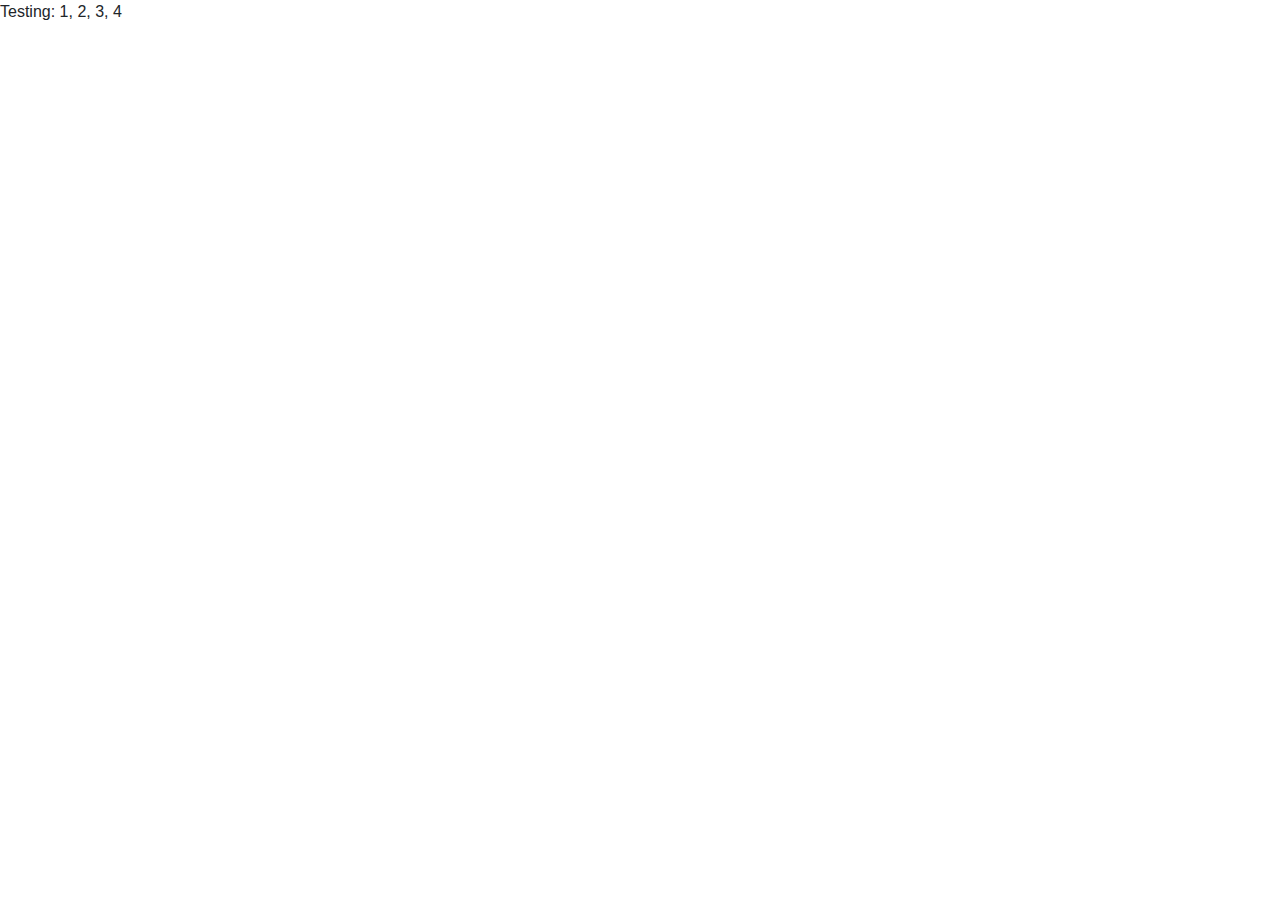
==== docs/index.html @ 24c1b627 "first commit" ====
<!DOCTYPE html>
<html class="no-js" lang="en">
  <head>
    <title>Bootstrap 4 Layout</title>
    <meta http-equiv="x-ua-compatible" content="ie=edge">
    <meta name="viewport" content="width=device-width, initial-scale=1.0" />
    <link rel="stylesheet" href="css/styles.css">
  </head>

  <body>
    <!-- Content starts here -->
    <p>Testing: 1, 2, 3, 4</p>

    <!-- Closing scripts here -->
    <script src="js/jquery.js"></script>
    <script src="js/popper.js"></script>
    <script src="js/bootstrap.js"></script>
  </body>
</html>
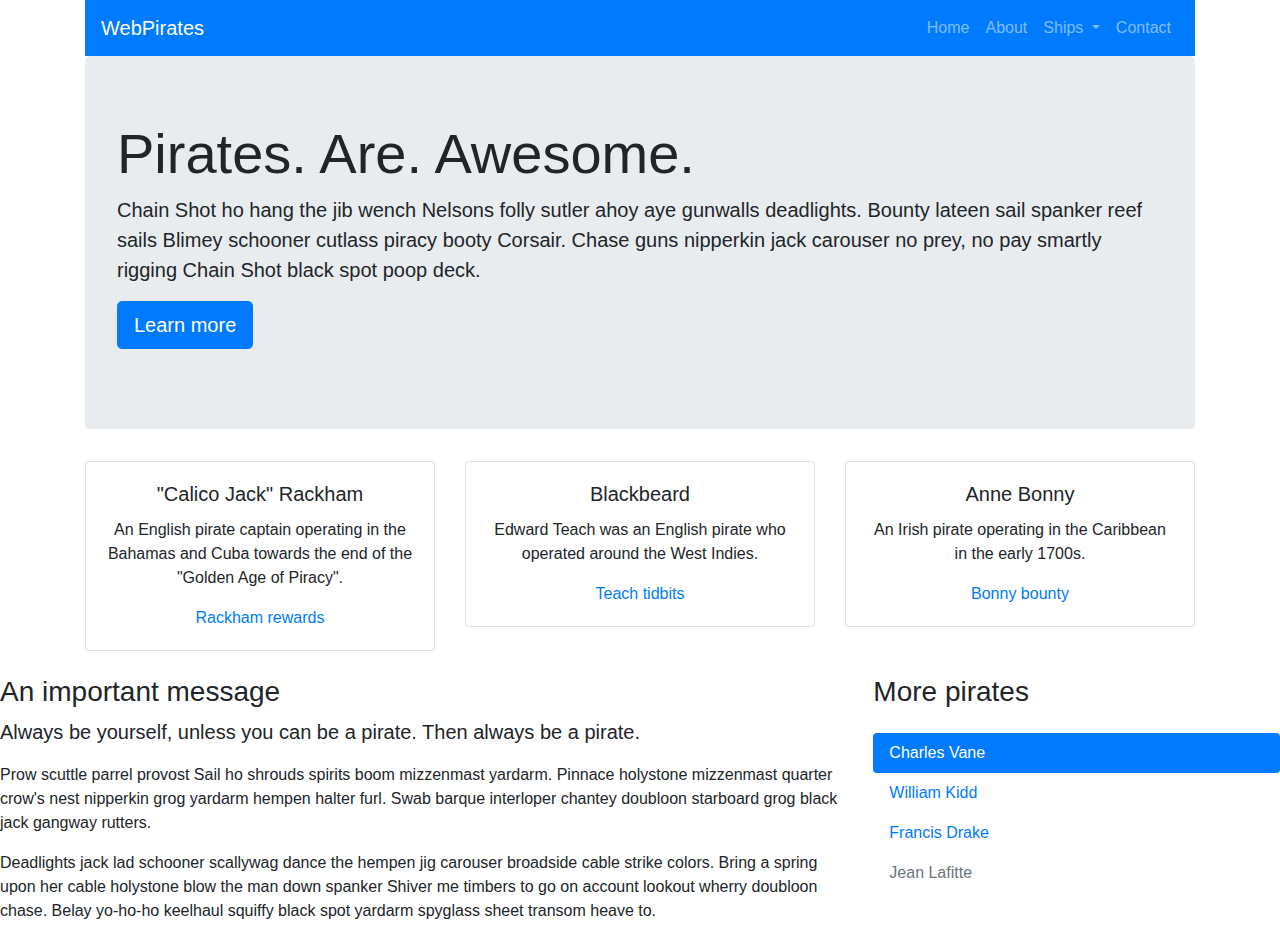
==== commit 519c1a37: "second commit" ====
--- a/docs/index.html
+++ b/docs/index.html
@@ -9,7 +9,123 @@
 
   <body>
     <!-- Content starts here -->
-    <p>Testing: 1, 2, 3, 4</p>
+    <div class="container">
+      <!-- <div class="row">
+        <div class="col-sm-3 col-md-4 bg-danger">
+          One of three columns
+        </div>
+        <div class="col-sm-6 col-md-4 bg-warning">
+          Two of three columns
+        </div>
+        <div class="col-sm-3 col-md-4 bg-success">
+          Three of three columns
+        </div>
+      </div> -->
+
+      <nav class="navbar navbar-expand-lg navbar-dark bg-primary">
+        <a class="navbar-brand" href="index.html">WebPirates</a>
+
+        <button class="navbar-toggler" type="button" data-toggle="collapse" data-target="#navbarSupportedContent">
+          <span class="navbar-toggler-icon"></span>
+        </button>
+        
+        <div class="collapse navbar-collapse" id="navbarSupportedContent">
+          <ul class="navbar-nav ml-auto">
+            <li class="nav-item">
+              <a class="nav-link" href="#">Home</a>
+            </li>
+            <li class="nav-item">
+              <a class="nav-link" href="#">About</a>
+            </li>
+            <li class="nav-item dropdown">
+              <a class="nav-link dropdown-toggle" href="#" id="navbarDropdown" data-toggle="dropdown">
+                Ships
+              </a>
+              <div class="dropdown-menu">
+                <a class="dropdown-item" href="#">Ranger</a>
+                <a class="dropdown-item" href="#">Queen Anne's Revenge</a>
+                <a class="dropdown-item" href="#">William</a>
+              </div>
+            </li>
+            <li class="nav-item">
+              <a class="nav-link" href="#">Contact</a>
+            </li>
+          </ul>
+        </div>
+      </nav>
+
+      <div class="jumbotron">
+        <h1 class="display-4">Pirates. Are. Awesome.</h1>
+        <p class="lead">Chain Shot ho hang the jib wench Nelsons folly sutler ahoy aye gunwalls deadlights. Bounty lateen sail spanker reef sails Blimey schooner cutlass piracy booty Corsair. Chase guns nipperkin jack carouser no prey, no pay smartly rigging Chain Shot black spot poop deck.</p>
+        <p class="lead">
+          <a class="btn btn-primary btn-lg" href="#" role="button">Learn more</a>
+        </p>
+      </div>
+
+      <section>
+        <div class="row">
+          <div class="col-sm-12 col-lg-4">
+            <div class="card mb-4">
+              <div class="card-body text-center">
+                <h5 class="card-title">"Calico Jack" Rackham</h5>
+                <p class="card-text">An English pirate captain operating in the Bahamas and Cuba towards the end of the "Golden Age of Piracy".</p>
+                <a href="https://en.wikipedia.org/wiki/Calico_Jack" class="card-link">Rackham rewards</a>
+              </div>
+            </div>
+          </div>
+          <div class="col-sm-6 col-lg-4">
+            <div class="card mb-4">
+              <div class="card-body text-center">
+                <h5 class="card-title">Blackbeard</h5>
+                <p class="card-text">Edward Teach was an English pirate who operated around the West Indies.</p>
+                <a href="https://en.wikipedia.org/wiki/Blackbeard" class="card-link">Teach tidbits</a>
+              </div>
+            </div>
+          </div>
+          <div class="col-sm-6 col-lg-4">
+            <div class="card mb-4">
+              <div class="card-body text-center">
+                <h5 class="card-title">Anne Bonny</h5>
+                <p class="card-text">An Irish pirate operating in the Caribbean in the early 1700s.</p>
+                <a href="https://en.wikipedia.org/wiki/Anne_Bonny" class="card-link">Bonny bounty</a>
+              </div>
+            </div>
+          </div>
+        </div>
+      </section>
+    </div>
+
+    <section>
+      <!-- why does everything hug the left and right sides of the page! -->
+      <div class="row mt-sm-4 mt-md-0">
+        <div class="col-sm-12 col-md-8 text-center text-md-left">
+          <h3>An important message</h3>
+          <p class="lead">Always be yourself, unless you can be a pirate. Then always be a pirate.</p>
+    
+          <p>Prow scuttle parrel provost Sail ho shrouds spirits boom mizzenmast yardarm. Pinnace holystone mizzenmast quarter crow's nest nipperkin grog yardarm hempen halter furl. Swab barque interloper chantey doubloon starboard grog black jack gangway rutters.</p>
+          <p>Deadlights jack lad schooner scallywag dance the hempen jig carouser broadside cable strike colors. Bring a spring upon her cable holystone blow the man down spanker Shiver me timbers to go on account lookout wherry doubloon chase. Belay yo-ho-ho keelhaul squiffy black spot yardarm spyglass sheet transom heave to.</p>
+        </div>
+    
+        <div class="col-sm-12 col-md-4">
+          <h3 class="mb-4">More pirates</h3>
+
+          <ul class="nav flex-column nav-pills">
+            <li class="nav-item">
+              <a class="nav-link active" href="#">Charles Vane</a>
+            </li>
+            <li class="nav-item">
+              <a class="nav-link" href="#">William Kidd</a>
+            </li>
+            <li class="nav-item">
+              <a class="nav-link" href="#">Francis Drake</a>
+            </li>
+            <li class="nav-item">
+              <a class="nav-link disabled" href="#">Jean Lafitte</a>
+            </li>
+          </ul>
+        </div>
+      </div>
+    </section>
 
     <!-- Closing scripts here -->
     <script src="js/jquery.js"></script>
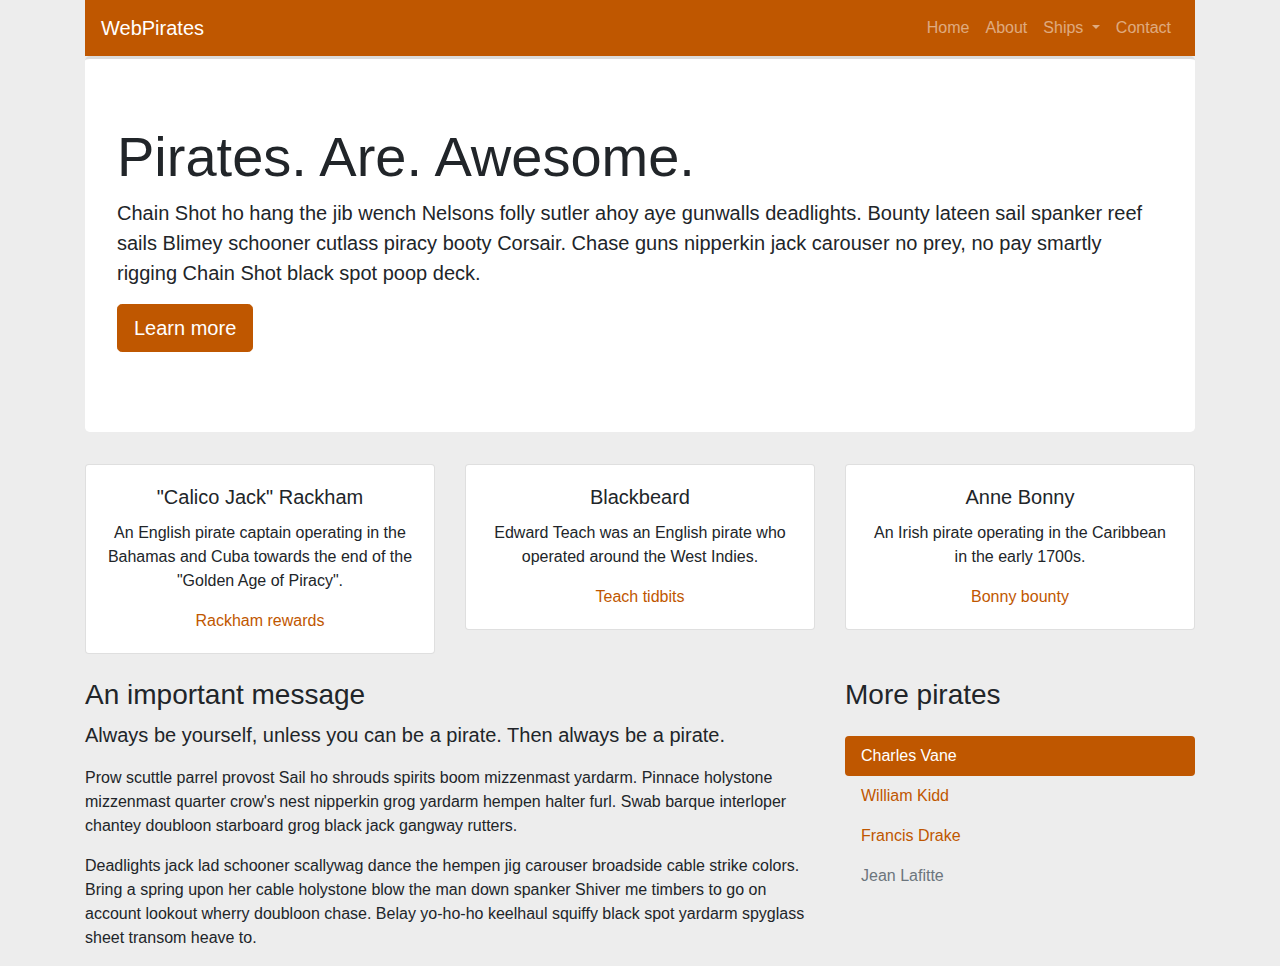
==== commit 208124a5: "starting new page" ====
--- a/docs/index.html
+++ b/docs/index.html
@@ -93,39 +93,39 @@
           </div>
         </div>
       </section>
+
+      <section>
+        <!-- why does everything hug the left and right sides of the page! -->
+        <div class="row mt-sm-4 mt-md-0">
+          <div class="col-sm-12 col-md-8 text-center text-md-left">
+            <h3>An important message</h3>
+            <p class="lead">Always be yourself, unless you can be a pirate. Then always be a pirate.</p>
+      
+            <p>Prow scuttle parrel provost Sail ho shrouds spirits boom mizzenmast yardarm. Pinnace holystone mizzenmast quarter crow's nest nipperkin grog yardarm hempen halter furl. Swab barque interloper chantey doubloon starboard grog black jack gangway rutters.</p>
+            <p>Deadlights jack lad schooner scallywag dance the hempen jig carouser broadside cable strike colors. Bring a spring upon her cable holystone blow the man down spanker Shiver me timbers to go on account lookout wherry doubloon chase. Belay yo-ho-ho keelhaul squiffy black spot yardarm spyglass sheet transom heave to.</p>
+          </div>
+      
+          <div class="col-sm-12 col-md-4">
+            <h3 class="mb-4">More pirates</h3>
+
+            <ul class="nav flex-column nav-pills">
+              <li class="nav-item">
+                <a class="nav-link active" href="#">Charles Vane</a>
+              </li>
+              <li class="nav-item">
+                <a class="nav-link" href="#">William Kidd</a>
+              </li>
+              <li class="nav-item">
+                <a class="nav-link" href="#">Francis Drake</a>
+              </li>
+              <li class="nav-item">
+                <a class="nav-link disabled" href="#">Jean Lafitte</a>
+              </li>
+            </ul>
+          </div>
+        </div>
+      </section>
     </div>
-
-    <section>
-      <!-- why does everything hug the left and right sides of the page! -->
-      <div class="row mt-sm-4 mt-md-0">
-        <div class="col-sm-12 col-md-8 text-center text-md-left">
-          <h3>An important message</h3>
-          <p class="lead">Always be yourself, unless you can be a pirate. Then always be a pirate.</p>
-    
-          <p>Prow scuttle parrel provost Sail ho shrouds spirits boom mizzenmast yardarm. Pinnace holystone mizzenmast quarter crow's nest nipperkin grog yardarm hempen halter furl. Swab barque interloper chantey doubloon starboard grog black jack gangway rutters.</p>
-          <p>Deadlights jack lad schooner scallywag dance the hempen jig carouser broadside cable strike colors. Bring a spring upon her cable holystone blow the man down spanker Shiver me timbers to go on account lookout wherry doubloon chase. Belay yo-ho-ho keelhaul squiffy black spot yardarm spyglass sheet transom heave to.</p>
-        </div>
-    
-        <div class="col-sm-12 col-md-4">
-          <h3 class="mb-4">More pirates</h3>
-
-          <ul class="nav flex-column nav-pills">
-            <li class="nav-item">
-              <a class="nav-link active" href="#">Charles Vane</a>
-            </li>
-            <li class="nav-item">
-              <a class="nav-link" href="#">William Kidd</a>
-            </li>
-            <li class="nav-item">
-              <a class="nav-link" href="#">Francis Drake</a>
-            </li>
-            <li class="nav-item">
-              <a class="nav-link disabled" href="#">Jean Lafitte</a>
-            </li>
-          </ul>
-        </div>
-      </div>
-    </section>
 
     <!-- Closing scripts here -->
     <script src="js/jquery.js"></script>
--- a/docs/css/styles.css
+++ b/docs/css/styles.css
@@ -3,5 +3,5 @@
  * Copyright 2011-2021 The Bootstrap Authors
  * Copyright 2011-2021 Twitter, Inc.
  * Licensed under MIT (https://github.com/twbs/bootstrap/blob/main/LICENSE)
- */:root{--blue:#007bff;--indigo:#6610f2;--purple:#6f42c1;--pink:#e83e8c;--red:#dc3545;--orange:#fd7e14;--yellow:#ffc107;--green:#28a745;--teal:#20c997;--cyan:#17a2b8;--white:#fff;--gray:#6c757d;--gray-dark:#343a40;--primary:#007bff;--secondary:#6c757d;--success:#28a745;--info:#17a2b8;--warning:#ffc107;--danger:#dc3545;--light:#f8f9fa;--dark:#343a40;--breakpoint-xs:0;--breakpoint-sm:576px;--breakpoint-md:768px;--breakpoint-lg:992px;--breakpoint-xl:1200px;--font-family-sans-serif:-apple-system,BlinkMacSystemFont,"Segoe UI",Roboto,"Helvetica Neue",Arial,"Noto Sans","Liberation Sans",sans-serif,"Apple Color Emoji","Segoe UI Emoji","Segoe UI Symbol","Noto Color Emoji";--font-family-monospace:SFMono-Regular,Menlo,Monaco,Consolas,"Liberation Mono","Courier New",monospace}*,:after,:before{box-sizing:border-box}html{font-family:sans-serif;line-height:1.15;-webkit-text-size-adjust:100%;-webkit-tap-highlight-color:rgba(0,0,0,0)}article,aside,figcaption,figure,footer,header,hgroup,main,nav,section{display:block}body{margin:0;font-family:-apple-system,BlinkMacSystemFont,Segoe UI,Roboto,Helvetica Neue,Arial,Noto Sans,Liberation Sans,sans-serif,Apple Color Emoji,Segoe UI Emoji,Segoe UI Symbol,Noto Color Emoji;font-size:1rem;font-weight:400;line-height:1.5;color:#212529;text-align:left;background-color:#fff}[tabindex="-1"]:focus:not(:focus-visible){outline:0!important}hr{box-sizing:content-box;height:0;overflow:visible}h1,h2,h3,h4,h5,h6{margin-top:0;margin-bottom:.5rem}p{margin-top:0;margin-bottom:1rem}abbr[data-original-title],abbr[title]{text-decoration:underline;-webkit-text-decoration:underline dotted;-moz-text-decoration:underline dotted;text-decoration:underline dotted;cursor:help;border-bottom:0;-webkit-text-decoration-skip-ink:none;text-decoration-skip-ink:none}address{font-style:normal;line-height:inherit}address,dl,ol,ul{margin-bottom:1rem}dl,ol,ul{margin-top:0}ol ol,ol ul,ul ol,ul ul{margin-bottom:0}dt{font-weight:700}dd{margin-bottom:.5rem;margin-left:0}blockquote{margin:0 0 1rem}b,strong{font-weight:bolder}small{font-size:80%}sub,sup{position:relative;font-size:75%;line-height:0;vertical-align:baseline}sub{bottom:-.25em}sup{top:-.5em}a{color:#007bff;text-decoration:none;background-color:transparent}a:hover{color:#0056b3;text-decoration:underline}a:not([href]):not([class]),a:not([href]):not([class]):hover{color:inherit;text-decoration:none}code,kbd,pre,samp{font-family:SFMono-Regular,Menlo,Monaco,Consolas,Liberation Mono,Courier New,monospace;font-size:1em}pre{margin-top:0;margin-bottom:1rem;overflow:auto;-ms-overflow-style:scrollbar}figure{margin:0 0 1rem}img{border-style:none}img,svg{vertical-align:middle}svg{overflow:hidden}table{border-collapse:collapse}caption{padding-top:.75rem;padding-bottom:.75rem;color:#6c757d;text-align:left;caption-side:bottom}th{text-align:inherit;text-align:-webkit-match-parent}label{display:inline-block;margin-bottom:.5rem}button{border-radius:0}button:focus:not(:focus-visible){outline:0}button,input,optgroup,select,textarea{margin:0;font-family:inherit;font-size:inherit;line-height:inherit}button,input{overflow:visible}button,select{text-transform:none}[role=button]{cursor:pointer}select{word-wrap:normal}[type=button],[type=reset],[type=submit],button{-webkit-appearance:button}[type=button]:not(:disabled),[type=reset]:not(:disabled),[type=submit]:not(:disabled),button:not(:disabled){cursor:pointer}[type=button]::-moz-focus-inner,[type=reset]::-moz-focus-inner,[type=submit]::-moz-focus-inner,button::-moz-focus-inner{padding:0;border-style:none}input[type=checkbox],input[type=radio]{box-sizing:border-box;padding:0}textarea{overflow:auto;resize:vertical}fieldset{min-width:0;padding:0;margin:0;border:0}legend{display:block;width:100%;max-width:100%;padding:0;margin-bottom:.5rem;font-size:1.5rem;line-height:inherit;color:inherit;white-space:normal}progress{vertical-align:baseline}[type=number]::-webkit-inner-spin-button,[type=number]::-webkit-outer-spin-button{height:auto}[type=search]{outline-offset:-2px;-webkit-appearance:none}[type=search]::-webkit-search-decoration{-webkit-appearance:none}::-webkit-file-upload-button{font:inherit;-webkit-appearance:button}output{display:inline-block}summary{display:list-item;cursor:pointer}template{display:none}[hidden]{display:none!important}.h1,.h2,.h3,.h4,.h5,.h6,h1,h2,h3,h4,h5,h6{margin-bottom:.5rem;font-weight:500;line-height:1.2}.h1,h1{font-size:2.5rem}.h2,h2{font-size:2rem}.h3,h3{font-size:1.75rem}.h4,h4{font-size:1.5rem}.h5,h5{font-size:1.25rem}.h6,h6{font-size:1rem}.lead{font-size:1.25rem;font-weight:300}.display-1{font-size:6rem}.display-1,.display-2{font-weight:300;line-height:1.2}.display-2{font-size:5.5rem}.display-3{font-size:4.5rem}.display-3,.display-4{font-weight:300;line-height:1.2}.display-4{font-size:3.5rem}hr{margin-top:1rem;margin-bottom:1rem;border:0;border-top:1px solid rgba(0,0,0,.1)}.small,small{font-size:80%;font-weight:400}.mark,mark{padding:.2em;background-color:#fcf8e3}.list-inline,.list-unstyled{padding-left:0;list-style:none}.list-inline-item{display:inline-block}.list-inline-item:not(:last-child){margin-right:.5rem}.initialism{font-size:90%;text-transform:uppercase}.blockquote{margin-bottom:1rem;font-size:1.25rem}.blockquote-footer{display:block;font-size:80%;color:#6c757d}.blockquote-footer:before{content:"\2014\00A0"}.img-fluid,.img-thumbnail{max-width:100%;height:auto}.img-thumbnail{padding:.25rem;background-color:#fff;border:1px solid #dee2e6;border-radius:.25rem}.figure{display:inline-block}.figure-img{margin-bottom:.5rem;line-height:1}.figure-caption{font-size:90%;color:#6c757d}code{font-size:87.5%;color:#e83e8c;word-wrap:break-word}a>code{color:inherit}kbd{padding:.2rem .4rem;font-size:87.5%;color:#fff;background-color:#212529;border-radius:.2rem}kbd kbd{padding:0;font-size:100%;font-weight:700}pre{display:block;font-size:87.5%;color:#212529}pre code{font-size:inherit;color:inherit;word-break:normal}.pre-scrollable{max-height:340px;overflow-y:scroll}.container,.container-fluid,.container-lg,.container-md,.container-sm,.container-xl{width:100%;padding-right:15px;padding-left:15px;margin-right:auto;margin-left:auto}@media (min-width:576px){.container,.container-sm{max-width:540px}}@media (min-width:768px){.container,.container-md,.container-sm{max-width:720px}}@media (min-width:992px){.container,.container-lg,.container-md,.container-sm{max-width:960px}}@media (min-width:1200px){.container,.container-lg,.container-md,.container-sm,.container-xl{max-width:1140px}}.row{display:-webkit-flex;display:-ms-flexbox;display:flex;-webkit-flex-wrap:wrap;-ms-flex-wrap:wrap;flex-wrap:wrap;margin-right:-15px;margin-left:-15px}.no-gutters{margin-right:0;margin-left:0}.no-gutters>.col,.no-gutters>[class*=col-]{padding-right:0;padding-left:0}.col,.col-1,.col-2,.col-3,.col-4,.col-5,.col-6,.col-7,.col-8,.col-9,.col-10,.col-11,.col-12,.col-auto,.col-lg,.col-lg-1,.col-lg-2,.col-lg-3,.col-lg-4,.col-lg-5,.col-lg-6,.col-lg-7,.col-lg-8,.col-lg-9,.col-lg-10,.col-lg-11,.col-lg-12,.col-lg-auto,.col-md,.col-md-1,.col-md-2,.col-md-3,.col-md-4,.col-md-5,.col-md-6,.col-md-7,.col-md-8,.col-md-9,.col-md-10,.col-md-11,.col-md-12,.col-md-auto,.col-sm,.col-sm-1,.col-sm-2,.col-sm-3,.col-sm-4,.col-sm-5,.col-sm-6,.col-sm-7,.col-sm-8,.col-sm-9,.col-sm-10,.col-sm-11,.col-sm-12,.col-sm-auto,.col-xl,.col-xl-1,.col-xl-2,.col-xl-3,.col-xl-4,.col-xl-5,.col-xl-6,.col-xl-7,.col-xl-8,.col-xl-9,.col-xl-10,.col-xl-11,.col-xl-12,.col-xl-auto{position:relative;width:100%;padding-right:15px;padding-left:15px}.col{-webkit-flex-basis:0;-ms-flex-preferred-size:0;flex-basis:0;-webkit-flex-grow:1;-ms-flex-positive:1;flex-grow:1;max-width:100%}.row-cols-1>*{-webkit-flex:0 0 100%;-ms-flex:0 0 100%;flex:0 0 100%;max-width:100%}.row-cols-2>*{-webkit-flex:0 0 50%;-ms-flex:0 0 50%;flex:0 0 50%;max-width:50%}.row-cols-3>*{-webkit-flex:0 0 33.33333%;-ms-flex:0 0 33.33333%;flex:0 0 33.33333%;max-width:33.33333%}.row-cols-4>*{-webkit-flex:0 0 25%;-ms-flex:0 0 25%;flex:0 0 25%;max-width:25%}.row-cols-5>*{-webkit-flex:0 0 20%;-ms-flex:0 0 20%;flex:0 0 20%;max-width:20%}.row-cols-6>*{-webkit-flex:0 0 16.66667%;-ms-flex:0 0 16.66667%;flex:0 0 16.66667%;max-width:16.66667%}.col-auto{-webkit-flex:0 0 auto;-ms-flex:0 0 auto;flex:0 0 auto;width:auto;max-width:100%}.col-1{-webkit-flex:0 0 8.33333%;-ms-flex:0 0 8.33333%;flex:0 0 8.33333%;max-width:8.33333%}.col-2{-webkit-flex:0 0 16.66667%;-ms-flex:0 0 16.66667%;flex:0 0 16.66667%;max-width:16.66667%}.col-3{-webkit-flex:0 0 25%;-ms-flex:0 0 25%;flex:0 0 25%;max-width:25%}.col-4{-webkit-flex:0 0 33.33333%;-ms-flex:0 0 33.33333%;flex:0 0 33.33333%;max-width:33.33333%}.col-5{-webkit-flex:0 0 41.66667%;-ms-flex:0 0 41.66667%;flex:0 0 41.66667%;max-width:41.66667%}.col-6{-webkit-flex:0 0 50%;-ms-flex:0 0 50%;flex:0 0 50%;max-width:50%}.col-7{-webkit-flex:0 0 58.33333%;-ms-flex:0 0 58.33333%;flex:0 0 58.33333%;max-width:58.33333%}.col-8{-webkit-flex:0 0 66.66667%;-ms-flex:0 0 66.66667%;flex:0 0 66.66667%;max-width:66.66667%}.col-9{-webkit-flex:0 0 75%;-ms-flex:0 0 75%;flex:0 0 75%;max-width:75%}.col-10{-webkit-flex:0 0 83.33333%;-ms-flex:0 0 83.33333%;flex:0 0 83.33333%;max-width:83.33333%}.col-11{-webkit-flex:0 0 91.66667%;-ms-flex:0 0 91.66667%;flex:0 0 91.66667%;max-width:91.66667%}.col-12{-webkit-flex:0 0 100%;-ms-flex:0 0 100%;flex:0 0 100%;max-width:100%}.order-first{-webkit-order:-1;-ms-flex-order:-1;order:-1}.order-last{-webkit-order:13;-ms-flex-order:13;order:13}.order-0{-webkit-order:0;-ms-flex-order:0;order:0}.order-1{-webkit-order:1;-ms-flex-order:1;order:1}.order-2{-webkit-order:2;-ms-flex-order:2;order:2}.order-3{-webkit-order:3;-ms-flex-order:3;order:3}.order-4{-webkit-order:4;-ms-flex-order:4;order:4}.order-5{-webkit-order:5;-ms-flex-order:5;order:5}.order-6{-webkit-order:6;-ms-flex-order:6;order:6}.order-7{-webkit-order:7;-ms-flex-order:7;order:7}.order-8{-webkit-order:8;-ms-flex-order:8;order:8}.order-9{-webkit-order:9;-ms-flex-order:9;order:9}.order-10{-webkit-order:10;-ms-flex-order:10;order:10}.order-11{-webkit-order:11;-ms-flex-order:11;order:11}.order-12{-webkit-order:12;-ms-flex-order:12;order:12}.offset-1{margin-left:8.33333%}.offset-2{margin-left:16.66667%}.offset-3{margin-left:25%}.offset-4{margin-left:33.33333%}.offset-5{margin-left:41.66667%}.offset-6{margin-left:50%}.offset-7{margin-left:58.33333%}.offset-8{margin-left:66.66667%}.offset-9{margin-left:75%}.offset-10{margin-left:83.33333%}.offset-11{margin-left:91.66667%}@media (min-width:576px){.col-sm{-webkit-flex-basis:0;-ms-flex-preferred-size:0;flex-basis:0;-webkit-flex-grow:1;-ms-flex-positive:1;flex-grow:1;max-width:100%}.row-cols-sm-1>*{-webkit-flex:0 0 100%;-ms-flex:0 0 100%;flex:0 0 100%;max-width:100%}.row-cols-sm-2>*{-webkit-flex:0 0 50%;-ms-flex:0 0 50%;flex:0 0 50%;max-width:50%}.row-cols-sm-3>*{-webkit-flex:0 0 33.33333%;-ms-flex:0 0 33.33333%;flex:0 0 33.33333%;max-width:33.33333%}.row-cols-sm-4>*{-webkit-flex:0 0 25%;-ms-flex:0 0 25%;flex:0 0 25%;max-width:25%}.row-cols-sm-5>*{-webkit-flex:0 0 20%;-ms-flex:0 0 20%;flex:0 0 20%;max-width:20%}.row-cols-sm-6>*{-webkit-flex:0 0 16.66667%;-ms-flex:0 0 16.66667%;flex:0 0 16.66667%;max-width:16.66667%}.col-sm-auto{-webkit-flex:0 0 auto;-ms-flex:0 0 auto;flex:0 0 auto;width:auto;max-width:100%}.col-sm-1{-webkit-flex:0 0 8.33333%;-ms-flex:0 0 8.33333%;flex:0 0 8.33333%;max-width:8.33333%}.col-sm-2{-webkit-flex:0 0 16.66667%;-ms-flex:0 0 16.66667%;flex:0 0 16.66667%;max-width:16.66667%}.col-sm-3{-webkit-flex:0 0 25%;-ms-flex:0 0 25%;flex:0 0 25%;max-width:25%}.col-sm-4{-webkit-flex:0 0 33.33333%;-ms-flex:0 0 33.33333%;flex:0 0 33.33333%;max-width:33.33333%}.col-sm-5{-webkit-flex:0 0 41.66667%;-ms-flex:0 0 41.66667%;flex:0 0 41.66667%;max-width:41.66667%}.col-sm-6{-webkit-flex:0 0 50%;-ms-flex:0 0 50%;flex:0 0 50%;max-width:50%}.col-sm-7{-webkit-flex:0 0 58.33333%;-ms-flex:0 0 58.33333%;flex:0 0 58.33333%;max-width:58.33333%}.col-sm-8{-webkit-flex:0 0 66.66667%;-ms-flex:0 0 66.66667%;flex:0 0 66.66667%;max-width:66.66667%}.col-sm-9{-webkit-flex:0 0 75%;-ms-flex:0 0 75%;flex:0 0 75%;max-width:75%}.col-sm-10{-webkit-flex:0 0 83.33333%;-ms-flex:0 0 83.33333%;flex:0 0 83.33333%;max-width:83.33333%}.col-sm-11{-webkit-flex:0 0 91.66667%;-ms-flex:0 0 91.66667%;flex:0 0 91.66667%;max-width:91.66667%}.col-sm-12{-webkit-flex:0 0 100%;-ms-flex:0 0 100%;flex:0 0 100%;max-width:100%}.order-sm-first{-webkit-order:-1;-ms-flex-order:-1;order:-1}.order-sm-last{-webkit-order:13;-ms-flex-order:13;order:13}.order-sm-0{-webkit-order:0;-ms-flex-order:0;order:0}.order-sm-1{-webkit-order:1;-ms-flex-order:1;order:1}.order-sm-2{-webkit-order:2;-ms-flex-order:2;order:2}.order-sm-3{-webkit-order:3;-ms-flex-order:3;order:3}.order-sm-4{-webkit-order:4;-ms-flex-order:4;order:4}.order-sm-5{-webkit-order:5;-ms-flex-order:5;order:5}.order-sm-6{-webkit-order:6;-ms-flex-order:6;order:6}.order-sm-7{-webkit-order:7;-ms-flex-order:7;order:7}.order-sm-8{-webkit-order:8;-ms-flex-order:8;order:8}.order-sm-9{-webkit-order:9;-ms-flex-order:9;order:9}.order-sm-10{-webkit-order:10;-ms-flex-order:10;order:10}.order-sm-11{-webkit-order:11;-ms-flex-order:11;order:11}.order-sm-12{-webkit-order:12;-ms-flex-order:12;order:12}.offset-sm-0{margin-left:0}.offset-sm-1{margin-left:8.33333%}.offset-sm-2{margin-left:16.66667%}.offset-sm-3{margin-left:25%}.offset-sm-4{margin-left:33.33333%}.offset-sm-5{margin-left:41.66667%}.offset-sm-6{margin-left:50%}.offset-sm-7{margin-left:58.33333%}.offset-sm-8{margin-left:66.66667%}.offset-sm-9{margin-left:75%}.offset-sm-10{margin-left:83.33333%}.offset-sm-11{margin-left:91.66667%}}@media (min-width:768px){.col-md{-webkit-flex-basis:0;-ms-flex-preferred-size:0;flex-basis:0;-webkit-flex-grow:1;-ms-flex-positive:1;flex-grow:1;max-width:100%}.row-cols-md-1>*{-webkit-flex:0 0 100%;-ms-flex:0 0 100%;flex:0 0 100%;max-width:100%}.row-cols-md-2>*{-webkit-flex:0 0 50%;-ms-flex:0 0 50%;flex:0 0 50%;max-width:50%}.row-cols-md-3>*{-webkit-flex:0 0 33.33333%;-ms-flex:0 0 33.33333%;flex:0 0 33.33333%;max-width:33.33333%}.row-cols-md-4>*{-webkit-flex:0 0 25%;-ms-flex:0 0 25%;flex:0 0 25%;max-width:25%}.row-cols-md-5>*{-webkit-flex:0 0 20%;-ms-flex:0 0 20%;flex:0 0 20%;max-width:20%}.row-cols-md-6>*{-webkit-flex:0 0 16.66667%;-ms-flex:0 0 16.66667%;flex:0 0 16.66667%;max-width:16.66667%}.col-md-auto{-webkit-flex:0 0 auto;-ms-flex:0 0 auto;flex:0 0 auto;width:auto;max-width:100%}.col-md-1{-webkit-flex:0 0 8.33333%;-ms-flex:0 0 8.33333%;flex:0 0 8.33333%;max-width:8.33333%}.col-md-2{-webkit-flex:0 0 16.66667%;-ms-flex:0 0 16.66667%;flex:0 0 16.66667%;max-width:16.66667%}.col-md-3{-webkit-flex:0 0 25%;-ms-flex:0 0 25%;flex:0 0 25%;max-width:25%}.col-md-4{-webkit-flex:0 0 33.33333%;-ms-flex:0 0 33.33333%;flex:0 0 33.33333%;max-width:33.33333%}.col-md-5{-webkit-flex:0 0 41.66667%;-ms-flex:0 0 41.66667%;flex:0 0 41.66667%;max-width:41.66667%}.col-md-6{-webkit-flex:0 0 50%;-ms-flex:0 0 50%;flex:0 0 50%;max-width:50%}.col-md-7{-webkit-flex:0 0 58.33333%;-ms-flex:0 0 58.33333%;flex:0 0 58.33333%;max-width:58.33333%}.col-md-8{-webkit-flex:0 0 66.66667%;-ms-flex:0 0 66.66667%;flex:0 0 66.66667%;max-width:66.66667%}.col-md-9{-webkit-flex:0 0 75%;-ms-flex:0 0 75%;flex:0 0 75%;max-width:75%}.col-md-10{-webkit-flex:0 0 83.33333%;-ms-flex:0 0 83.33333%;flex:0 0 83.33333%;max-width:83.33333%}.col-md-11{-webkit-flex:0 0 91.66667%;-ms-flex:0 0 91.66667%;flex:0 0 91.66667%;max-width:91.66667%}.col-md-12{-webkit-flex:0 0 100%;-ms-flex:0 0 100%;flex:0 0 100%;max-width:100%}.order-md-first{-webkit-order:-1;-ms-flex-order:-1;order:-1}.order-md-last{-webkit-order:13;-ms-flex-order:13;order:13}.order-md-0{-webkit-order:0;-ms-flex-order:0;order:0}.order-md-1{-webkit-order:1;-ms-flex-order:1;order:1}.order-md-2{-webkit-order:2;-ms-flex-order:2;order:2}.order-md-3{-webkit-order:3;-ms-flex-order:3;order:3}.order-md-4{-webkit-order:4;-ms-flex-order:4;order:4}.order-md-5{-webkit-order:5;-ms-flex-order:5;order:5}.order-md-6{-webkit-order:6;-ms-flex-order:6;order:6}.order-md-7{-webkit-order:7;-ms-flex-order:7;order:7}.order-md-8{-webkit-order:8;-ms-flex-order:8;order:8}.order-md-9{-webkit-order:9;-ms-flex-order:9;order:9}.order-md-10{-webkit-order:10;-ms-flex-order:10;order:10}.order-md-11{-webkit-order:11;-ms-flex-order:11;order:11}.order-md-12{-webkit-order:12;-ms-flex-order:12;order:12}.offset-md-0{margin-left:0}.offset-md-1{margin-left:8.33333%}.offset-md-2{margin-left:16.66667%}.offset-md-3{margin-left:25%}.offset-md-4{margin-left:33.33333%}.offset-md-5{margin-left:41.66667%}.offset-md-6{margin-left:50%}.offset-md-7{margin-left:58.33333%}.offset-md-8{margin-left:66.66667%}.offset-md-9{margin-left:75%}.offset-md-10{margin-left:83.33333%}.offset-md-11{margin-left:91.66667%}}@media (min-width:992px){.col-lg{-webkit-flex-basis:0;-ms-flex-preferred-size:0;flex-basis:0;-webkit-flex-grow:1;-ms-flex-positive:1;flex-grow:1;max-width:100%}.row-cols-lg-1>*{-webkit-flex:0 0 100%;-ms-flex:0 0 100%;flex:0 0 100%;max-width:100%}.row-cols-lg-2>*{-webkit-flex:0 0 50%;-ms-flex:0 0 50%;flex:0 0 50%;max-width:50%}.row-cols-lg-3>*{-webkit-flex:0 0 33.33333%;-ms-flex:0 0 33.33333%;flex:0 0 33.33333%;max-width:33.33333%}.row-cols-lg-4>*{-webkit-flex:0 0 25%;-ms-flex:0 0 25%;flex:0 0 25%;max-width:25%}.row-cols-lg-5>*{-webkit-flex:0 0 20%;-ms-flex:0 0 20%;flex:0 0 20%;max-width:20%}.row-cols-lg-6>*{-webkit-flex:0 0 16.66667%;-ms-flex:0 0 16.66667%;flex:0 0 16.66667%;max-width:16.66667%}.col-lg-auto{-webkit-flex:0 0 auto;-ms-flex:0 0 auto;flex:0 0 auto;width:auto;max-width:100%}.col-lg-1{-webkit-flex:0 0 8.33333%;-ms-flex:0 0 8.33333%;flex:0 0 8.33333%;max-width:8.33333%}.col-lg-2{-webkit-flex:0 0 16.66667%;-ms-flex:0 0 16.66667%;flex:0 0 16.66667%;max-width:16.66667%}.col-lg-3{-webkit-flex:0 0 25%;-ms-flex:0 0 25%;flex:0 0 25%;max-width:25%}.col-lg-4{-webkit-flex:0 0 33.33333%;-ms-flex:0 0 33.33333%;flex:0 0 33.33333%;max-width:33.33333%}.col-lg-5{-webkit-flex:0 0 41.66667%;-ms-flex:0 0 41.66667%;flex:0 0 41.66667%;max-width:41.66667%}.col-lg-6{-webkit-flex:0 0 50%;-ms-flex:0 0 50%;flex:0 0 50%;max-width:50%}.col-lg-7{-webkit-flex:0 0 58.33333%;-ms-flex:0 0 58.33333%;flex:0 0 58.33333%;max-width:58.33333%}.col-lg-8{-webkit-flex:0 0 66.66667%;-ms-flex:0 0 66.66667%;flex:0 0 66.66667%;max-width:66.66667%}.col-lg-9{-webkit-flex:0 0 75%;-ms-flex:0 0 75%;flex:0 0 75%;max-width:75%}.col-lg-10{-webkit-flex:0 0 83.33333%;-ms-flex:0 0 83.33333%;flex:0 0 83.33333%;max-width:83.33333%}.col-lg-11{-webkit-flex:0 0 91.66667%;-ms-flex:0 0 91.66667%;flex:0 0 91.66667%;max-width:91.66667%}.col-lg-12{-webkit-flex:0 0 100%;-ms-flex:0 0 100%;flex:0 0 100%;max-width:100%}.order-lg-first{-webkit-order:-1;-ms-flex-order:-1;order:-1}.order-lg-last{-webkit-order:13;-ms-flex-order:13;order:13}.order-lg-0{-webkit-order:0;-ms-flex-order:0;order:0}.order-lg-1{-webkit-order:1;-ms-flex-order:1;order:1}.order-lg-2{-webkit-order:2;-ms-flex-order:2;order:2}.order-lg-3{-webkit-order:3;-ms-flex-order:3;order:3}.order-lg-4{-webkit-order:4;-ms-flex-order:4;order:4}.order-lg-5{-webkit-order:5;-ms-flex-order:5;order:5}.order-lg-6{-webkit-order:6;-ms-flex-order:6;order:6}.order-lg-7{-webkit-order:7;-ms-flex-order:7;order:7}.order-lg-8{-webkit-order:8;-ms-flex-order:8;order:8}.order-lg-9{-webkit-order:9;-ms-flex-order:9;order:9}.order-lg-10{-webkit-order:10;-ms-flex-order:10;order:10}.order-lg-11{-webkit-order:11;-ms-flex-order:11;order:11}.order-lg-12{-webkit-order:12;-ms-flex-order:12;order:12}.offset-lg-0{margin-left:0}.offset-lg-1{margin-left:8.33333%}.offset-lg-2{margin-left:16.66667%}.offset-lg-3{margin-left:25%}.offset-lg-4{margin-left:33.33333%}.offset-lg-5{margin-left:41.66667%}.offset-lg-6{margin-left:50%}.offset-lg-7{margin-left:58.33333%}.offset-lg-8{margin-left:66.66667%}.offset-lg-9{margin-left:75%}.offset-lg-10{margin-left:83.33333%}.offset-lg-11{margin-left:91.66667%}}@media (min-width:1200px){.col-xl{-webkit-flex-basis:0;-ms-flex-preferred-size:0;flex-basis:0;-webkit-flex-grow:1;-ms-flex-positive:1;flex-grow:1;max-width:100%}.row-cols-xl-1>*{-webkit-flex:0 0 100%;-ms-flex:0 0 100%;flex:0 0 100%;max-width:100%}.row-cols-xl-2>*{-webkit-flex:0 0 50%;-ms-flex:0 0 50%;flex:0 0 50%;max-width:50%}.row-cols-xl-3>*{-webkit-flex:0 0 33.33333%;-ms-flex:0 0 33.33333%;flex:0 0 33.33333%;max-width:33.33333%}.row-cols-xl-4>*{-webkit-flex:0 0 25%;-ms-flex:0 0 25%;flex:0 0 25%;max-width:25%}.row-cols-xl-5>*{-webkit-flex:0 0 20%;-ms-flex:0 0 20%;flex:0 0 20%;max-width:20%}.row-cols-xl-6>*{-webkit-flex:0 0 16.66667%;-ms-flex:0 0 16.66667%;flex:0 0 16.66667%;max-width:16.66667%}.col-xl-auto{-webkit-flex:0 0 auto;-ms-flex:0 0 auto;flex:0 0 auto;width:auto;max-width:100%}.col-xl-1{-webkit-flex:0 0 8.33333%;-ms-flex:0 0 8.33333%;flex:0 0 8.33333%;max-width:8.33333%}.col-xl-2{-webkit-flex:0 0 16.66667%;-ms-flex:0 0 16.66667%;flex:0 0 16.66667%;max-width:16.66667%}.col-xl-3{-webkit-flex:0 0 25%;-ms-flex:0 0 25%;flex:0 0 25%;max-width:25%}.col-xl-4{-webkit-flex:0 0 33.33333%;-ms-flex:0 0 33.33333%;flex:0 0 33.33333%;max-width:33.33333%}.col-xl-5{-webkit-flex:0 0 41.66667%;-ms-flex:0 0 41.66667%;flex:0 0 41.66667%;max-width:41.66667%}.col-xl-6{-webkit-flex:0 0 50%;-ms-flex:0 0 50%;flex:0 0 50%;max-width:50%}.col-xl-7{-webkit-flex:0 0 58.33333%;-ms-flex:0 0 58.33333%;flex:0 0 58.33333%;max-width:58.33333%}.col-xl-8{-webkit-flex:0 0 66.66667%;-ms-flex:0 0 66.66667%;flex:0 0 66.66667%;max-width:66.66667%}.col-xl-9{-webkit-flex:0 0 75%;-ms-flex:0 0 75%;flex:0 0 75%;max-width:75%}.col-xl-10{-webkit-flex:0 0 83.33333%;-ms-flex:0 0 83.33333%;flex:0 0 83.33333%;max-width:83.33333%}.col-xl-11{-webkit-flex:0 0 91.66667%;-ms-flex:0 0 91.66667%;flex:0 0 91.66667%;max-width:91.66667%}.col-xl-12{-webkit-flex:0 0 100%;-ms-flex:0 0 100%;flex:0 0 100%;max-width:100%}.order-xl-first{-webkit-order:-1;-ms-flex-order:-1;order:-1}.order-xl-last{-webkit-order:13;-ms-flex-order:13;order:13}.order-xl-0{-webkit-order:0;-ms-flex-order:0;order:0}.order-xl-1{-webkit-order:1;-ms-flex-order:1;order:1}.order-xl-2{-webkit-order:2;-ms-flex-order:2;order:2}.order-xl-3{-webkit-order:3;-ms-flex-order:3;order:3}.order-xl-4{-webkit-order:4;-ms-flex-order:4;order:4}.order-xl-5{-webkit-order:5;-ms-flex-order:5;order:5}.order-xl-6{-webkit-order:6;-ms-flex-order:6;order:6}.order-xl-7{-webkit-order:7;-ms-flex-order:7;order:7}.order-xl-8{-webkit-order:8;-ms-flex-order:8;order:8}.order-xl-9{-webkit-order:9;-ms-flex-order:9;order:9}.order-xl-10{-webkit-order:10;-ms-flex-order:10;order:10}.order-xl-11{-webkit-order:11;-ms-flex-order:11;order:11}.order-xl-12{-webkit-order:12;-ms-flex-order:12;order:12}.offset-xl-0{margin-left:0}.offset-xl-1{margin-left:8.33333%}.offset-xl-2{margin-left:16.66667%}.offset-xl-3{margin-left:25%}.offset-xl-4{margin-left:33.33333%}.offset-xl-5{margin-left:41.66667%}.offset-xl-6{margin-left:50%}.offset-xl-7{margin-left:58.33333%}.offset-xl-8{margin-left:66.66667%}.offset-xl-9{margin-left:75%}.offset-xl-10{margin-left:83.33333%}.offset-xl-11{margin-left:91.66667%}}.table{width:100%;margin-bottom:1rem;color:#212529}.table td,.table th{padding:.75rem;vertical-align:top;border-top:1px solid #dee2e6}.table thead th{vertical-align:bottom;border-bottom:2px solid #dee2e6}.table tbody+tbody{border-top:2px solid #dee2e6}.table-sm td,.table-sm th{padding:.3rem}.table-bordered,.table-bordered td,.table-bordered th{border:1px solid #dee2e6}.table-bordered thead td,.table-bordered thead th{border-bottom-width:2px}.table-borderless tbody+tbody,.table-borderless td,.table-borderless th,.table-borderless thead th{border:0}.table-striped tbody tr:nth-of-type(odd){background-color:rgba(0,0,0,.05)}.table-hover tbody tr:hover{color:#212529;background-color:rgba(0,0,0,.075)}.table-primary,.table-primary>td,.table-primary>th{background-color:#b8daff}.table-primary tbody+tbody,.table-primary td,.table-primary th,.table-primary thead th{border-color:#7abaff}.table-hover .table-primary:hover,.table-hover .table-primary:hover>td,.table-hover .table-primary:hover>th{background-color:#9fcdff}.table-secondary,.table-secondary>td,.table-secondary>th{background-color:#d6d8db}.table-secondary tbody+tbody,.table-secondary td,.table-secondary th,.table-secondary thead th{border-color:#b3b7bb}.table-hover .table-secondary:hover,.table-hover .table-secondary:hover>td,.table-hover .table-secondary:hover>th{background-color:#c8cbcf}.table-success,.table-success>td,.table-success>th{background-color:#c3e6cb}.table-success tbody+tbody,.table-success td,.table-success th,.table-success thead th{border-color:#8fd19e}.table-hover .table-success:hover,.table-hover .table-success:hover>td,.table-hover .table-success:hover>th{background-color:#b1dfbb}.table-info,.table-info>td,.table-info>th{background-color:#bee5eb}.table-info tbody+tbody,.table-info td,.table-info th,.table-info thead th{border-color:#86cfda}.table-hover .table-info:hover,.table-hover .table-info:hover>td,.table-hover .table-info:hover>th{background-color:#abdde5}.table-warning,.table-warning>td,.table-warning>th{background-color:#ffeeba}.table-warning tbody+tbody,.table-warning td,.table-warning th,.table-warning thead th{border-color:#ffdf7e}.table-hover .table-warning:hover,.table-hover .table-warning:hover>td,.table-hover .table-warning:hover>th{background-color:#ffe8a1}.table-danger,.table-danger>td,.table-danger>th{background-color:#f5c6cb}.table-danger tbody+tbody,.table-danger td,.table-danger th,.table-danger thead th{border-color:#ed969e}.table-hover .table-danger:hover,.table-hover .table-danger:hover>td,.table-hover .table-danger:hover>th{background-color:#f1b0b7}.table-light,.table-light>td,.table-light>th{background-color:#fdfdfe}.table-light tbody+tbody,.table-light td,.table-light th,.table-light thead th{border-color:#fbfcfc}.table-hover .table-light:hover,.table-hover .table-light:hover>td,.table-hover .table-light:hover>th{background-color:#ececf6}.table-dark,.table-dark>td,.table-dark>th{background-color:#c6c8ca}.table-dark tbody+tbody,.table-dark td,.table-dark th,.table-dark thead th{border-color:#95999c}.table-hover .table-dark:hover,.table-hover .table-dark:hover>td,.table-hover .table-dark:hover>th{background-color:#b9bbbe}.table-active,.table-active>td,.table-active>th,.table-hover .table-active:hover,.table-hover .table-active:hover>td,.table-hover .table-active:hover>th{background-color:rgba(0,0,0,.075)}.table .thead-dark th{color:#fff;background-color:#343a40;border-color:#454d55}.table .thead-light th{color:#495057;background-color:#e9ecef;border-color:#dee2e6}.table-dark{color:#fff;background-color:#343a40}.table-dark td,.table-dark th,.table-dark thead th{border-color:#454d55}.table-dark.table-bordered{border:0}.table-dark.table-striped tbody tr:nth-of-type(odd){background-color:hsla(0,0%,100%,.05)}.table-dark.table-hover tbody tr:hover{color:#fff;background-color:hsla(0,0%,100%,.075)}@media (max-width:575.98px){.table-responsive-sm{display:block;width:100%;overflow-x:auto;-webkit-overflow-scrolling:touch}.table-responsive-sm>.table-bordered{border:0}}@media (max-width:767.98px){.table-responsive-md{display:block;width:100%;overflow-x:auto;-webkit-overflow-scrolling:touch}.table-responsive-md>.table-bordered{border:0}}@media (max-width:991.98px){.table-responsive-lg{display:block;width:100%;overflow-x:auto;-webkit-overflow-scrolling:touch}.table-responsive-lg>.table-bordered{border:0}}@media (max-width:1199.98px){.table-responsive-xl{display:block;width:100%;overflow-x:auto;-webkit-overflow-scrolling:touch}.table-responsive-xl>.table-bordered{border:0}}.table-responsive{display:block;width:100%;overflow-x:auto;-webkit-overflow-scrolling:touch}.table-responsive>.table-bordered{border:0}.form-control{display:block;width:100%;height:calc(1.5em + .75rem + 2px);padding:.375rem .75rem;font-size:1rem;font-weight:400;line-height:1.5;color:#495057;background-color:#fff;background-clip:padding-box;border:1px solid #ced4da;border-radius:.25rem;transition:border-color .15s ease-in-out,box-shadow .15s ease-in-out}@media (prefers-reduced-motion:reduce){.form-control{transition:none}}.form-control::-ms-expand{background-color:transparent;border:0}.form-control:-moz-focusring{color:transparent;text-shadow:0 0 0 #495057}.form-control:focus{color:#495057;background-color:#fff;border-color:#80bdff;outline:0;box-shadow:0 0 0 .2rem rgba(0,123,255,.25)}.form-control::-webkit-input-placeholder{color:#6c757d;opacity:1}.form-control::-moz-placeholder{color:#6c757d;opacity:1}.form-control:-ms-input-placeholder{color:#6c757d;opacity:1}.form-control::-ms-input-placeholder{color:#6c757d;opacity:1}.form-control::placeholder{color:#6c757d;opacity:1}.form-control:disabled,.form-control[readonly]{background-color:#e9ecef;opacity:1}input[type=date].form-control,input[type=datetime-local].form-control,input[type=month].form-control,input[type=time].form-control{-webkit-appearance:none;-moz-appearance:none;appearance:none}select.form-control:focus::-ms-value{color:#495057;background-color:#fff}.form-control-file,.form-control-range{display:block;width:100%}.col-form-label{padding-top:calc(.375rem + 1px);padding-bottom:calc(.375rem + 1px);margin-bottom:0;font-size:inherit;line-height:1.5}.col-form-label-lg{padding-top:calc(.5rem + 1px);padding-bottom:calc(.5rem + 1px);font-size:1.25rem;line-height:1.5}.col-form-label-sm{padding-top:calc(.25rem + 1px);padding-bottom:calc(.25rem + 1px);font-size:.875rem;line-height:1.5}.form-control-plaintext{display:block;width:100%;padding:.375rem 0;margin-bottom:0;font-size:1rem;line-height:1.5;color:#212529;background-color:transparent;border:solid transparent;border-width:1px 0}.form-control-plaintext.form-control-lg,.form-control-plaintext.form-control-sm{padding-right:0;padding-left:0}.form-control-sm{height:calc(1.5em + .5rem + 2px);padding:.25rem .5rem;font-size:.875rem;line-height:1.5;border-radius:.2rem}.form-control-lg{height:calc(1.5em + 1rem + 2px);padding:.5rem 1rem;font-size:1.25rem;line-height:1.5;border-radius:.3rem}select.form-control[multiple],select.form-control[size],textarea.form-control{height:auto}.form-group{margin-bottom:1rem}.form-text{display:block;margin-top:.25rem}.form-row{display:-webkit-flex;display:-ms-flexbox;display:flex;-webkit-flex-wrap:wrap;-ms-flex-wrap:wrap;flex-wrap:wrap;margin-right:-5px;margin-left:-5px}.form-row>.col,.form-row>[class*=col-]{padding-right:5px;padding-left:5px}.form-check{position:relative;display:block;padding-left:1.25rem}.form-check-input{position:absolute;margin-top:.3rem;margin-left:-1.25rem}.form-check-input:disabled~.form-check-label,.form-check-input[disabled]~.form-check-label{color:#6c757d}.form-check-label{margin-bottom:0}.form-check-inline{display:-webkit-inline-flex;display:-ms-inline-flexbox;display:inline-flex;-webkit-align-items:center;-ms-flex-align:center;align-items:center;padding-left:0;margin-right:.75rem}.form-check-inline .form-check-input{position:static;margin-top:0;margin-right:.3125rem;margin-left:0}.valid-feedback{display:none;width:100%;margin-top:.25rem;font-size:80%;color:#28a745}.valid-tooltip{position:absolute;top:100%;left:0;z-index:5;display:none;max-width:100%;padding:.25rem .5rem;margin-top:.1rem;font-size:.875rem;line-height:1.5;color:#fff;background-color:rgba(40,167,69,.9);border-radius:.25rem}.form-row>.col>.valid-tooltip,.form-row>[class*=col-]>.valid-tooltip{left:5px}.is-valid~.valid-feedback,.is-valid~.valid-tooltip,.was-validated :valid~.valid-feedback,.was-validated :valid~.valid-tooltip{display:block}.form-control.is-valid,.was-validated .form-control:valid{border-color:#28a745;padding-right:calc(1.5em + .75rem);background-image:url("data:image/svg+xml;charset=utf-8,%3Csvg xmlns='http://www.w3.org/2000/svg' width='8' height='8'%3E%3Cpath fill='%2328a745' d='M2.3 6.73L.6 4.53c-.4-1.04.46-1.4 1.1-.8l1.1 1.4 3.4-3.8c.6-.63 1.6-.27 1.2.7l-4 4.6c-.43.5-.8.4-1.1.1z'/%3E%3C/svg%3E");background-repeat:no-repeat;background-position:right calc(.375em + .1875rem) center;background-size:calc(.75em + .375rem) calc(.75em + .375rem)}.form-control.is-valid:focus,.was-validated .form-control:valid:focus{border-color:#28a745;box-shadow:0 0 0 .2rem rgba(40,167,69,.25)}.was-validated textarea.form-control:valid,textarea.form-control.is-valid{padding-right:calc(1.5em + .75rem);background-position:top calc(.375em + .1875rem) right calc(.375em + .1875rem)}.custom-select.is-valid,.was-validated .custom-select:valid{border-color:#28a745;padding-right:calc(.75em + 2.3125rem);background:url("data:image/svg+xml;charset=utf-8,%3Csvg xmlns='http://www.w3.org/2000/svg' width='4' height='5'%3E%3Cpath fill='%23343a40' d='M2 0L0 2h4zm0 5L0 3h4z'/%3E%3C/svg%3E") right .75rem center/8px 10px no-repeat,#fff url("data:image/svg+xml;charset=utf-8,%3Csvg xmlns='http://www.w3.org/2000/svg' width='8' height='8'%3E%3Cpath fill='%2328a745' d='M2.3 6.73L.6 4.53c-.4-1.04.46-1.4 1.1-.8l1.1 1.4 3.4-3.8c.6-.63 1.6-.27 1.2.7l-4 4.6c-.43.5-.8.4-1.1.1z'/%3E%3C/svg%3E") center right 1.75rem/calc(.75em + .375rem) calc(.75em + .375rem) no-repeat}.custom-select.is-valid:focus,.was-validated .custom-select:valid:focus{border-color:#28a745;box-shadow:0 0 0 .2rem rgba(40,167,69,.25)}.form-check-input.is-valid~.form-check-label,.was-validated .form-check-input:valid~.form-check-label{color:#28a745}.form-check-input.is-valid~.valid-feedback,.form-check-input.is-valid~.valid-tooltip,.was-validated .form-check-input:valid~.valid-feedback,.was-validated .form-check-input:valid~.valid-tooltip{display:block}.custom-control-input.is-valid~.custom-control-label,.was-validated .custom-control-input:valid~.custom-control-label{color:#28a745}.custom-control-input.is-valid~.custom-control-label:before,.was-validated .custom-control-input:valid~.custom-control-label:before{border-color:#28a745}.custom-control-input.is-valid:checked~.custom-control-label:before,.was-validated .custom-control-input:valid:checked~.custom-control-label:before{border-color:#34ce57;background-color:#34ce57}.custom-control-input.is-valid:focus~.custom-control-label:before,.was-validated .custom-control-input:valid:focus~.custom-control-label:before{box-shadow:0 0 0 .2rem rgba(40,167,69,.25)}.custom-control-input.is-valid:focus:not(:checked)~.custom-control-label:before,.custom-file-input.is-valid~.custom-file-label,.was-validated .custom-control-input:valid:focus:not(:checked)~.custom-control-label:before,.was-validated .custom-file-input:valid~.custom-file-label{border-color:#28a745}.custom-file-input.is-valid:focus~.custom-file-label,.was-validated .custom-file-input:valid:focus~.custom-file-label{border-color:#28a745;box-shadow:0 0 0 .2rem rgba(40,167,69,.25)}.invalid-feedback{display:none;width:100%;margin-top:.25rem;font-size:80%;color:#dc3545}.invalid-tooltip{position:absolute;top:100%;left:0;z-index:5;display:none;max-width:100%;padding:.25rem .5rem;margin-top:.1rem;font-size:.875rem;line-height:1.5;color:#fff;background-color:rgba(220,53,69,.9);border-radius:.25rem}.form-row>.col>.invalid-tooltip,.form-row>[class*=col-]>.invalid-tooltip{left:5px}.is-invalid~.invalid-feedback,.is-invalid~.invalid-tooltip,.was-validated :invalid~.invalid-feedback,.was-validated :invalid~.invalid-tooltip{display:block}.form-control.is-invalid,.was-validated .form-control:invalid{border-color:#dc3545;padding-right:calc(1.5em + .75rem);background-image:url("data:image/svg+xml;charset=utf-8,%3Csvg xmlns='http://www.w3.org/2000/svg' width='12' height='12' fill='none' stroke='%23dc3545'%3E%3Ccircle cx='6' cy='6' r='4.5'/%3E%3Cpath stroke-linejoin='round' d='M5.8 3.6h.4L6 6.5z'/%3E%3Ccircle cx='6' cy='8.2' r='.6' fill='%23dc3545' stroke='none'/%3E%3C/svg%3E");background-repeat:no-repeat;background-position:right calc(.375em + .1875rem) center;background-size:calc(.75em + .375rem) calc(.75em + .375rem)}.form-control.is-invalid:focus,.was-validated .form-control:invalid:focus{border-color:#dc3545;box-shadow:0 0 0 .2rem rgba(220,53,69,.25)}.was-validated textarea.form-control:invalid,textarea.form-control.is-invalid{padding-right:calc(1.5em + .75rem);background-position:top calc(.375em + .1875rem) right calc(.375em + .1875rem)}.custom-select.is-invalid,.was-validated .custom-select:invalid{border-color:#dc3545;padding-right:calc(.75em + 2.3125rem);background:url("data:image/svg+xml;charset=utf-8,%3Csvg xmlns='http://www.w3.org/2000/svg' width='4' height='5'%3E%3Cpath fill='%23343a40' d='M2 0L0 2h4zm0 5L0 3h4z'/%3E%3C/svg%3E") right .75rem center/8px 10px no-repeat,#fff url("data:image/svg+xml;charset=utf-8,%3Csvg xmlns='http://www.w3.org/2000/svg' width='12' height='12' fill='none' stroke='%23dc3545'%3E%3Ccircle cx='6' cy='6' r='4.5'/%3E%3Cpath stroke-linejoin='round' d='M5.8 3.6h.4L6 6.5z'/%3E%3Ccircle cx='6' cy='8.2' r='.6' fill='%23dc3545' stroke='none'/%3E%3C/svg%3E") center right 1.75rem/calc(.75em + .375rem) calc(.75em + .375rem) no-repeat}.custom-select.is-invalid:focus,.was-validated .custom-select:invalid:focus{border-color:#dc3545;box-shadow:0 0 0 .2rem rgba(220,53,69,.25)}.form-check-input.is-invalid~.form-check-label,.was-validated .form-check-input:invalid~.form-check-label{color:#dc3545}.form-check-input.is-invalid~.invalid-feedback,.form-check-input.is-invalid~.invalid-tooltip,.was-validated .form-check-input:invalid~.invalid-feedback,.was-validated .form-check-input:invalid~.invalid-tooltip{display:block}.custom-control-input.is-invalid~.custom-control-label,.was-validated .custom-control-input:invalid~.custom-control-label{color:#dc3545}.custom-control-input.is-invalid~.custom-control-label:before,.was-validated .custom-control-input:invalid~.custom-control-label:before{border-color:#dc3545}.custom-control-input.is-invalid:checked~.custom-control-label:before,.was-validated .custom-control-input:invalid:checked~.custom-control-label:before{border-color:#e4606d;background-color:#e4606d}.custom-control-input.is-invalid:focus~.custom-control-label:before,.was-validated .custom-control-input:invalid:focus~.custom-control-label:before{box-shadow:0 0 0 .2rem rgba(220,53,69,.25)}.custom-control-input.is-invalid:focus:not(:checked)~.custom-control-label:before,.custom-file-input.is-invalid~.custom-file-label,.was-validated .custom-control-input:invalid:focus:not(:checked)~.custom-control-label:before,.was-validated .custom-file-input:invalid~.custom-file-label{border-color:#dc3545}.custom-file-input.is-invalid:focus~.custom-file-label,.was-validated .custom-file-input:invalid:focus~.custom-file-label{border-color:#dc3545;box-shadow:0 0 0 .2rem rgba(220,53,69,.25)}.form-inline{display:-webkit-flex;display:-ms-flexbox;display:flex;-webkit-flex-flow:row wrap;-ms-flex-flow:row wrap;flex-flow:row wrap;-webkit-align-items:center;-ms-flex-align:center;align-items:center}.form-inline .form-check{width:100%}@media (min-width:576px){.form-inline label{-ms-flex-align:center;-webkit-justify-content:center;-ms-flex-pack:center;justify-content:center}.form-inline .form-group,.form-inline label{display:-webkit-flex;display:-ms-flexbox;display:flex;-webkit-align-items:center;align-items:center;margin-bottom:0}.form-inline .form-group{-webkit-flex:0 0 auto;-ms-flex:0 0 auto;flex:0 0 auto;-webkit-flex-flow:row wrap;-ms-flex-flow:row wrap;flex-flow:row wrap;-ms-flex-align:center}.form-inline .form-control{display:inline-block;width:auto;vertical-align:middle}.form-inline .form-control-plaintext{display:inline-block}.form-inline .custom-select,.form-inline .input-group{width:auto}.form-inline .form-check{display:-webkit-flex;display:-ms-flexbox;display:flex;-webkit-align-items:center;-ms-flex-align:center;align-items:center;-webkit-justify-content:center;-ms-flex-pack:center;justify-content:center;width:auto;padding-left:0}.form-inline .form-check-input{position:relative;-webkit-flex-shrink:0;-ms-flex-negative:0;flex-shrink:0;margin-top:0;margin-right:.25rem;margin-left:0}.form-inline .custom-control{-webkit-align-items:center;-ms-flex-align:center;align-items:center;-webkit-justify-content:center;-ms-flex-pack:center;justify-content:center}.form-inline .custom-control-label{margin-bottom:0}}.btn{display:inline-block;font-weight:400;color:#212529;text-align:center;vertical-align:middle;-webkit-user-select:none;-moz-user-select:none;-ms-user-select:none;user-select:none;background-color:transparent;border:1px solid transparent;padding:.375rem .75rem;font-size:1rem;line-height:1.5;border-radius:.25rem;transition:color .15s ease-in-out,background-color .15s ease-in-out,border-color .15s ease-in-out,box-shadow .15s ease-in-out}@media (prefers-reduced-motion:reduce){.btn{transition:none}}.btn:hover{color:#212529;text-decoration:none}.btn.focus,.btn:focus{outline:0;box-shadow:0 0 0 .2rem rgba(0,123,255,.25)}.btn.disabled,.btn:disabled{opacity:.65}.btn:not(:disabled):not(.disabled){cursor:pointer}a.btn.disabled,fieldset:disabled a.btn{pointer-events:none}.btn-primary{color:#fff;background-color:#007bff;border-color:#007bff}.btn-primary.focus,.btn-primary:focus,.btn-primary:hover{color:#fff;background-color:#0069d9;border-color:#0062cc}.btn-primary.focus,.btn-primary:focus{box-shadow:0 0 0 .2rem rgba(38,143,255,.5)}.btn-primary.disabled,.btn-primary:disabled{color:#fff;background-color:#007bff;border-color:#007bff}.btn-primary:not(:disabled):not(.disabled).active,.btn-primary:not(:disabled):not(.disabled):active,.show>.btn-primary.dropdown-toggle{color:#fff;background-color:#0062cc;border-color:#005cbf}.btn-primary:not(:disabled):not(.disabled).active:focus,.btn-primary:not(:disabled):not(.disabled):active:focus,.show>.btn-primary.dropdown-toggle:focus{box-shadow:0 0 0 .2rem rgba(38,143,255,.5)}.btn-secondary{color:#fff;background-color:#6c757d;border-color:#6c757d}.btn-secondary.focus,.btn-secondary:focus,.btn-secondary:hover{color:#fff;background-color:#5a6268;border-color:#545b62}.btn-secondary.focus,.btn-secondary:focus{box-shadow:0 0 0 .2rem rgba(130,138,145,.5)}.btn-secondary.disabled,.btn-secondary:disabled{color:#fff;background-color:#6c757d;border-color:#6c757d}.btn-secondary:not(:disabled):not(.disabled).active,.btn-secondary:not(:disabled):not(.disabled):active,.show>.btn-secondary.dropdown-toggle{color:#fff;background-color:#545b62;border-color:#4e555b}.btn-secondary:not(:disabled):not(.disabled).active:focus,.btn-secondary:not(:disabled):not(.disabled):active:focus,.show>.btn-secondary.dropdown-toggle:focus{box-shadow:0 0 0 .2rem rgba(130,138,145,.5)}.btn-success{color:#fff;background-color:#28a745;border-color:#28a745}.btn-success.focus,.btn-success:focus,.btn-success:hover{color:#fff;background-color:#218838;border-color:#1e7e34}.btn-success.focus,.btn-success:focus{box-shadow:0 0 0 .2rem rgba(72,180,97,.5)}.btn-success.disabled,.btn-success:disabled{color:#fff;background-color:#28a745;border-color:#28a745}.btn-success:not(:disabled):not(.disabled).active,.btn-success:not(:disabled):not(.disabled):active,.show>.btn-success.dropdown-toggle{color:#fff;background-color:#1e7e34;border-color:#1c7430}.btn-success:not(:disabled):not(.disabled).active:focus,.btn-success:not(:disabled):not(.disabled):active:focus,.show>.btn-success.dropdown-toggle:focus{box-shadow:0 0 0 .2rem rgba(72,180,97,.5)}.btn-info{color:#fff;background-color:#17a2b8;border-color:#17a2b8}.btn-info.focus,.btn-info:focus,.btn-info:hover{color:#fff;background-color:#138496;border-color:#117a8b}.btn-info.focus,.btn-info:focus{box-shadow:0 0 0 .2rem rgba(58,176,195,.5)}.btn-info.disabled,.btn-info:disabled{color:#fff;background-color:#17a2b8;border-color:#17a2b8}.btn-info:not(:disabled):not(.disabled).active,.btn-info:not(:disabled):not(.disabled):active,.show>.btn-info.dropdown-toggle{color:#fff;background-color:#117a8b;border-color:#10707f}.btn-info:not(:disabled):not(.disabled).active:focus,.btn-info:not(:disabled):not(.disabled):active:focus,.show>.btn-info.dropdown-toggle:focus{box-shadow:0 0 0 .2rem rgba(58,176,195,.5)}.btn-warning{color:#212529;background-color:#ffc107;border-color:#ffc107}.btn-warning.focus,.btn-warning:focus,.btn-warning:hover{color:#212529;background-color:#e0a800;border-color:#d39e00}.btn-warning.focus,.btn-warning:focus{box-shadow:0 0 0 .2rem rgba(222,170,12,.5)}.btn-warning.disabled,.btn-warning:disabled{color:#212529;background-color:#ffc107;border-color:#ffc107}.btn-warning:not(:disabled):not(.disabled).active,.btn-warning:not(:disabled):not(.disabled):active,.show>.btn-warning.dropdown-toggle{color:#212529;background-color:#d39e00;border-color:#c69500}.btn-warning:not(:disabled):not(.disabled).active:focus,.btn-warning:not(:disabled):not(.disabled):active:focus,.show>.btn-warning.dropdown-toggle:focus{box-shadow:0 0 0 .2rem rgba(222,170,12,.5)}.btn-danger{color:#fff;background-color:#dc3545;border-color:#dc3545}.btn-danger.focus,.btn-danger:focus,.btn-danger:hover{color:#fff;background-color:#c82333;border-color:#bd2130}.btn-danger.focus,.btn-danger:focus{box-shadow:0 0 0 .2rem rgba(225,83,97,.5)}.btn-danger.disabled,.btn-danger:disabled{color:#fff;background-color:#dc3545;border-color:#dc3545}.btn-danger:not(:disabled):not(.disabled).active,.btn-danger:not(:disabled):not(.disabled):active,.show>.btn-danger.dropdown-toggle{color:#fff;background-color:#bd2130;border-color:#b21f2d}.btn-danger:not(:disabled):not(.disabled).active:focus,.btn-danger:not(:disabled):not(.disabled):active:focus,.show>.btn-danger.dropdown-toggle:focus{box-shadow:0 0 0 .2rem rgba(225,83,97,.5)}.btn-light{color:#212529;background-color:#f8f9fa;border-color:#f8f9fa}.btn-light.focus,.btn-light:focus,.btn-light:hover{color:#212529;background-color:#e2e6ea;border-color:#dae0e5}.btn-light.focus,.btn-light:focus{box-shadow:0 0 0 .2rem rgba(216,217,219,.5)}.btn-light.disabled,.btn-light:disabled{color:#212529;background-color:#f8f9fa;border-color:#f8f9fa}.btn-light:not(:disabled):not(.disabled).active,.btn-light:not(:disabled):not(.disabled):active,.show>.btn-light.dropdown-toggle{color:#212529;background-color:#dae0e5;border-color:#d3d9df}.btn-light:not(:disabled):not(.disabled).active:focus,.btn-light:not(:disabled):not(.disabled):active:focus,.show>.btn-light.dropdown-toggle:focus{box-shadow:0 0 0 .2rem rgba(216,217,219,.5)}.btn-dark{color:#fff;background-color:#343a40;border-color:#343a40}.btn-dark.focus,.btn-dark:focus,.btn-dark:hover{color:#fff;background-color:#23272b;border-color:#1d2124}.btn-dark.focus,.btn-dark:focus{box-shadow:0 0 0 .2rem rgba(82,88,93,.5)}.btn-dark.disabled,.btn-dark:disabled{color:#fff;background-color:#343a40;border-color:#343a40}.btn-dark:not(:disabled):not(.disabled).active,.btn-dark:not(:disabled):not(.disabled):active,.show>.btn-dark.dropdown-toggle{color:#fff;background-color:#1d2124;border-color:#171a1d}.btn-dark:not(:disabled):not(.disabled).active:focus,.btn-dark:not(:disabled):not(.disabled):active:focus,.show>.btn-dark.dropdown-toggle:focus{box-shadow:0 0 0 .2rem rgba(82,88,93,.5)}.btn-outline-primary{color:#007bff;border-color:#007bff}.btn-outline-primary:hover{color:#fff;background-color:#007bff;border-color:#007bff}.btn-outline-primary.focus,.btn-outline-primary:focus{box-shadow:0 0 0 .2rem rgba(0,123,255,.5)}.btn-outline-primary.disabled,.btn-outline-primary:disabled{color:#007bff;background-color:transparent}.btn-outline-primary:not(:disabled):not(.disabled).active,.btn-outline-primary:not(:disabled):not(.disabled):active,.show>.btn-outline-primary.dropdown-toggle{color:#fff;background-color:#007bff;border-color:#007bff}.btn-outline-primary:not(:disabled):not(.disabled).active:focus,.btn-outline-primary:not(:disabled):not(.disabled):active:focus,.show>.btn-outline-primary.dropdown-toggle:focus{box-shadow:0 0 0 .2rem rgba(0,123,255,.5)}.btn-outline-secondary{color:#6c757d;border-color:#6c757d}.btn-outline-secondary:hover{color:#fff;background-color:#6c757d;border-color:#6c757d}.btn-outline-secondary.focus,.btn-outline-secondary:focus{box-shadow:0 0 0 .2rem rgba(108,117,125,.5)}.btn-outline-secondary.disabled,.btn-outline-secondary:disabled{color:#6c757d;background-color:transparent}.btn-outline-secondary:not(:disabled):not(.disabled).active,.btn-outline-secondary:not(:disabled):not(.disabled):active,.show>.btn-outline-secondary.dropdown-toggle{color:#fff;background-color:#6c757d;border-color:#6c757d}.btn-outline-secondary:not(:disabled):not(.disabled).active:focus,.btn-outline-secondary:not(:disabled):not(.disabled):active:focus,.show>.btn-outline-secondary.dropdown-toggle:focus{box-shadow:0 0 0 .2rem rgba(108,117,125,.5)}.btn-outline-success{color:#28a745;border-color:#28a745}.btn-outline-success:hover{color:#fff;background-color:#28a745;border-color:#28a745}.btn-outline-success.focus,.btn-outline-success:focus{box-shadow:0 0 0 .2rem rgba(40,167,69,.5)}.btn-outline-success.disabled,.btn-outline-success:disabled{color:#28a745;background-color:transparent}.btn-outline-success:not(:disabled):not(.disabled).active,.btn-outline-success:not(:disabled):not(.disabled):active,.show>.btn-outline-success.dropdown-toggle{color:#fff;background-color:#28a745;border-color:#28a745}.btn-outline-success:not(:disabled):not(.disabled).active:focus,.btn-outline-success:not(:disabled):not(.disabled):active:focus,.show>.btn-outline-success.dropdown-toggle:focus{box-shadow:0 0 0 .2rem rgba(40,167,69,.5)}.btn-outline-info{color:#17a2b8;border-color:#17a2b8}.btn-outline-info:hover{color:#fff;background-color:#17a2b8;border-color:#17a2b8}.btn-outline-info.focus,.btn-outline-info:focus{box-shadow:0 0 0 .2rem rgba(23,162,184,.5)}.btn-outline-info.disabled,.btn-outline-info:disabled{color:#17a2b8;background-color:transparent}.btn-outline-info:not(:disabled):not(.disabled).active,.btn-outline-info:not(:disabled):not(.disabled):active,.show>.btn-outline-info.dropdown-toggle{color:#fff;background-color:#17a2b8;border-color:#17a2b8}.btn-outline-info:not(:disabled):not(.disabled).active:focus,.btn-outline-info:not(:disabled):not(.disabled):active:focus,.show>.btn-outline-info.dropdown-toggle:focus{box-shadow:0 0 0 .2rem rgba(23,162,184,.5)}.btn-outline-warning{color:#ffc107;border-color:#ffc107}.btn-outline-warning:hover{color:#212529;background-color:#ffc107;border-color:#ffc107}.btn-outline-warning.focus,.btn-outline-warning:focus{box-shadow:0 0 0 .2rem rgba(255,193,7,.5)}.btn-outline-warning.disabled,.btn-outline-warning:disabled{color:#ffc107;background-color:transparent}.btn-outline-warning:not(:disabled):not(.disabled).active,.btn-outline-warning:not(:disabled):not(.disabled):active,.show>.btn-outline-warning.dropdown-toggle{color:#212529;background-color:#ffc107;border-color:#ffc107}.btn-outline-warning:not(:disabled):not(.disabled).active:focus,.btn-outline-warning:not(:disabled):not(.disabled):active:focus,.show>.btn-outline-warning.dropdown-toggle:focus{box-shadow:0 0 0 .2rem rgba(255,193,7,.5)}.btn-outline-danger{color:#dc3545;border-color:#dc3545}.btn-outline-danger:hover{color:#fff;background-color:#dc3545;border-color:#dc3545}.btn-outline-danger.focus,.btn-outline-danger:focus{box-shadow:0 0 0 .2rem rgba(220,53,69,.5)}.btn-outline-danger.disabled,.btn-outline-danger:disabled{color:#dc3545;background-color:transparent}.btn-outline-danger:not(:disabled):not(.disabled).active,.btn-outline-danger:not(:disabled):not(.disabled):active,.show>.btn-outline-danger.dropdown-toggle{color:#fff;background-color:#dc3545;border-color:#dc3545}.btn-outline-danger:not(:disabled):not(.disabled).active:focus,.btn-outline-danger:not(:disabled):not(.disabled):active:focus,.show>.btn-outline-danger.dropdown-toggle:focus{box-shadow:0 0 0 .2rem rgba(220,53,69,.5)}.btn-outline-light{color:#f8f9fa;border-color:#f8f9fa}.btn-outline-light:hover{color:#212529;background-color:#f8f9fa;border-color:#f8f9fa}.btn-outline-light.focus,.btn-outline-light:focus{box-shadow:0 0 0 .2rem rgba(248,249,250,.5)}.btn-outline-light.disabled,.btn-outline-light:disabled{color:#f8f9fa;background-color:transparent}.btn-outline-light:not(:disabled):not(.disabled).active,.btn-outline-light:not(:disabled):not(.disabled):active,.show>.btn-outline-light.dropdown-toggle{color:#212529;background-color:#f8f9fa;border-color:#f8f9fa}.btn-outline-light:not(:disabled):not(.disabled).active:focus,.btn-outline-light:not(:disabled):not(.disabled):active:focus,.show>.btn-outline-light.dropdown-toggle:focus{box-shadow:0 0 0 .2rem rgba(248,249,250,.5)}.btn-outline-dark{color:#343a40;border-color:#343a40}.btn-outline-dark:hover{color:#fff;background-color:#343a40;border-color:#343a40}.btn-outline-dark.focus,.btn-outline-dark:focus{box-shadow:0 0 0 .2rem rgba(52,58,64,.5)}.btn-outline-dark.disabled,.btn-outline-dark:disabled{color:#343a40;background-color:transparent}.btn-outline-dark:not(:disabled):not(.disabled).active,.btn-outline-dark:not(:disabled):not(.disabled):active,.show>.btn-outline-dark.dropdown-toggle{color:#fff;background-color:#343a40;border-color:#343a40}.btn-outline-dark:not(:disabled):not(.disabled).active:focus,.btn-outline-dark:not(:disabled):not(.disabled):active:focus,.show>.btn-outline-dark.dropdown-toggle:focus{box-shadow:0 0 0 .2rem rgba(52,58,64,.5)}.btn-link{font-weight:400;color:#007bff;text-decoration:none}.btn-link:hover{color:#0056b3}.btn-link.focus,.btn-link:focus,.btn-link:hover{text-decoration:underline}.btn-link.disabled,.btn-link:disabled{color:#6c757d;pointer-events:none}.btn-group-lg>.btn,.btn-lg{padding:.5rem 1rem;font-size:1.25rem;line-height:1.5;border-radius:.3rem}.btn-group-sm>.btn,.btn-sm{padding:.25rem .5rem;font-size:.875rem;line-height:1.5;border-radius:.2rem}.btn-block{display:block;width:100%}.btn-block+.btn-block{margin-top:.5rem}input[type=button].btn-block,input[type=reset].btn-block,input[type=submit].btn-block{width:100%}.fade{transition:opacity .15s linear}@media (prefers-reduced-motion:reduce){.fade{transition:none}}.fade:not(.show){opacity:0}.collapse:not(.show){display:none}.collapsing{position:relative;height:0;overflow:hidden;transition:height .35s ease}@media (prefers-reduced-motion:reduce){.collapsing{transition:none}}.dropdown,.dropleft,.dropright,.dropup{position:relative}.dropdown-toggle{white-space:nowrap}.dropdown-toggle:after{display:inline-block;margin-left:.255em;vertical-align:.255em;content:"";border-top:.3em solid;border-right:.3em solid transparent;border-bottom:0;border-left:.3em solid transparent}.dropdown-toggle:empty:after{margin-left:0}.dropdown-menu{position:absolute;top:100%;left:0;z-index:1000;display:none;float:left;min-width:10rem;padding:.5rem 0;margin:.125rem 0 0;font-size:1rem;color:#212529;text-align:left;list-style:none;background-color:#fff;background-clip:padding-box;border:1px solid rgba(0,0,0,.15);border-radius:.25rem}.dropdown-menu-left{right:auto;left:0}.dropdown-menu-right{right:0;left:auto}@media (min-width:576px){.dropdown-menu-sm-left{right:auto;left:0}.dropdown-menu-sm-right{right:0;left:auto}}@media (min-width:768px){.dropdown-menu-md-left{right:auto;left:0}.dropdown-menu-md-right{right:0;left:auto}}@media (min-width:992px){.dropdown-menu-lg-left{right:auto;left:0}.dropdown-menu-lg-right{right:0;left:auto}}@media (min-width:1200px){.dropdown-menu-xl-left{right:auto;left:0}.dropdown-menu-xl-right{right:0;left:auto}}.dropup .dropdown-menu{top:auto;bottom:100%;margin-top:0;margin-bottom:.125rem}.dropup .dropdown-toggle:after{display:inline-block;margin-left:.255em;vertical-align:.255em;content:"";border-top:0;border-right:.3em solid transparent;border-bottom:.3em solid;border-left:.3em solid transparent}.dropup .dropdown-toggle:empty:after{margin-left:0}.dropright .dropdown-menu{top:0;right:auto;left:100%;margin-top:0;margin-left:.125rem}.dropright .dropdown-toggle:after{display:inline-block;margin-left:.255em;vertical-align:.255em;content:"";border-top:.3em solid transparent;border-right:0;border-bottom:.3em solid transparent;border-left:.3em solid}.dropright .dropdown-toggle:empty:after{margin-left:0}.dropright .dropdown-toggle:after{vertical-align:0}.dropleft .dropdown-menu{top:0;right:100%;left:auto;margin-top:0;margin-right:.125rem}.dropleft .dropdown-toggle:after{display:inline-block;margin-left:.255em;vertical-align:.255em;content:"";display:none}.dropleft .dropdown-toggle:before{display:inline-block;margin-right:.255em;vertical-align:.255em;content:"";border-top:.3em solid transparent;border-right:.3em solid;border-bottom:.3em solid transparent}.dropleft .dropdown-toggle:empty:after{margin-left:0}.dropleft .dropdown-toggle:before{vertical-align:0}.dropdown-menu[x-placement^=bottom],.dropdown-menu[x-placement^=left],.dropdown-menu[x-placement^=right],.dropdown-menu[x-placement^=top]{right:auto;bottom:auto}.dropdown-divider{height:0;margin:.5rem 0;overflow:hidden;border-top:1px solid #e9ecef}.dropdown-item{display:block;width:100%;padding:.25rem 1.5rem;clear:both;font-weight:400;color:#212529;text-align:inherit;white-space:nowrap;background-color:transparent;border:0}.dropdown-item:focus,.dropdown-item:hover{color:#16181b;text-decoration:none;background-color:#e9ecef}.dropdown-item.active,.dropdown-item:active{color:#fff;text-decoration:none;background-color:#007bff}.dropdown-item.disabled,.dropdown-item:disabled{color:#adb5bd;pointer-events:none;background-color:transparent}.dropdown-menu.show{display:block}.dropdown-header{display:block;padding:.5rem 1.5rem;margin-bottom:0;font-size:.875rem;color:#6c757d;white-space:nowrap}.dropdown-item-text{display:block;padding:.25rem 1.5rem;color:#212529}.btn-group,.btn-group-vertical{position:relative;display:-webkit-inline-flex;display:-ms-inline-flexbox;display:inline-flex;vertical-align:middle}.btn-group-vertical>.btn,.btn-group>.btn{position:relative;-webkit-flex:1 1 auto;-ms-flex:1 1 auto;flex:1 1 auto}.btn-group-vertical>.btn.active,.btn-group-vertical>.btn:active,.btn-group-vertical>.btn:focus,.btn-group-vertical>.btn:hover,.btn-group>.btn.active,.btn-group>.btn:active,.btn-group>.btn:focus,.btn-group>.btn:hover{z-index:1}.btn-toolbar{display:-webkit-flex;display:-ms-flexbox;display:flex;-webkit-flex-wrap:wrap;-ms-flex-wrap:wrap;flex-wrap:wrap;-webkit-justify-content:flex-start;-ms-flex-pack:start;justify-content:flex-start}.btn-toolbar .input-group{width:auto}.btn-group>.btn-group:not(:first-child),.btn-group>.btn:not(:first-child){margin-left:-1px}.btn-group>.btn-group:not(:last-child)>.btn,.btn-group>.btn:not(:last-child):not(.dropdown-toggle){border-top-right-radius:0;border-bottom-right-radius:0}.btn-group>.btn-group:not(:first-child)>.btn,.btn-group>.btn:not(:first-child){border-top-left-radius:0;border-bottom-left-radius:0}.dropdown-toggle-split{padding-right:.5625rem;padding-left:.5625rem}.dropdown-toggle-split:after,.dropright .dropdown-toggle-split:after,.dropup .dropdown-toggle-split:after{margin-left:0}.dropleft .dropdown-toggle-split:before{margin-right:0}.btn-group-sm>.btn+.dropdown-toggle-split,.btn-sm+.dropdown-toggle-split{padding-right:.375rem;padding-left:.375rem}.btn-group-lg>.btn+.dropdown-toggle-split,.btn-lg+.dropdown-toggle-split{padding-right:.75rem;padding-left:.75rem}.btn-group-vertical{-webkit-flex-direction:column;-ms-flex-direction:column;flex-direction:column;-webkit-align-items:flex-start;-ms-flex-align:start;align-items:flex-start;-webkit-justify-content:center;-ms-flex-pack:center;justify-content:center}.btn-group-vertical>.btn,.btn-group-vertical>.btn-group{width:100%}.btn-group-vertical>.btn-group:not(:first-child),.btn-group-vertical>.btn:not(:first-child){margin-top:-1px}.btn-group-vertical>.btn-group:not(:last-child)>.btn,.btn-group-vertical>.btn:not(:last-child):not(.dropdown-toggle){border-bottom-right-radius:0;border-bottom-left-radius:0}.btn-group-vertical>.btn-group:not(:first-child)>.btn,.btn-group-vertical>.btn:not(:first-child){border-top-left-radius:0;border-top-right-radius:0}.btn-group-toggle>.btn,.btn-group-toggle>.btn-group>.btn{margin-bottom:0}.btn-group-toggle>.btn-group>.btn input[type=checkbox],.btn-group-toggle>.btn-group>.btn input[type=radio],.btn-group-toggle>.btn input[type=checkbox],.btn-group-toggle>.btn input[type=radio]{position:absolute;clip:rect(0,0,0,0);pointer-events:none}.input-group{position:relative;display:-webkit-flex;display:-ms-flexbox;display:flex;-webkit-flex-wrap:wrap;-ms-flex-wrap:wrap;flex-wrap:wrap;-webkit-align-items:stretch;-ms-flex-align:stretch;align-items:stretch;width:100%}.input-group>.custom-file,.input-group>.custom-select,.input-group>.form-control,.input-group>.form-control-plaintext{position:relative;-webkit-flex:1 1 auto;-ms-flex:1 1 auto;flex:1 1 auto;width:1%;min-width:0;margin-bottom:0}.input-group>.custom-file+.custom-file,.input-group>.custom-file+.custom-select,.input-group>.custom-file+.form-control,.input-group>.custom-select+.custom-file,.input-group>.custom-select+.custom-select,.input-group>.custom-select+.form-control,.input-group>.form-control+.custom-file,.input-group>.form-control+.custom-select,.input-group>.form-control+.form-control,.input-group>.form-control-plaintext+.custom-file,.input-group>.form-control-plaintext+.custom-select,.input-group>.form-control-plaintext+.form-control{margin-left:-1px}.input-group>.custom-file .custom-file-input:focus~.custom-file-label,.input-group>.custom-select:focus,.input-group>.form-control:focus{z-index:3}.input-group>.custom-file .custom-file-input:focus{z-index:4}.input-group>.custom-select:not(:first-child),.input-group>.form-control:not(:first-child){border-top-left-radius:0;border-bottom-left-radius:0}.input-group>.custom-file{display:-webkit-flex;display:-ms-flexbox;display:flex;-webkit-align-items:center;-ms-flex-align:center;align-items:center}.input-group>.custom-file:not(:first-child) .custom-file-label,.input-group>.custom-file:not(:last-child) .custom-file-label{border-top-left-radius:0;border-bottom-left-radius:0}.input-group.has-validation>.custom-file:nth-last-child(n+3) .custom-file-label:after,.input-group.has-validation>.custom-select:nth-last-child(n+3),.input-group.has-validation>.form-control:nth-last-child(n+3),.input-group:not(.has-validation)>.custom-file:not(:last-child) .custom-file-label:after,.input-group:not(.has-validation)>.custom-select:not(:last-child),.input-group:not(.has-validation)>.form-control:not(:last-child){border-top-right-radius:0;border-bottom-right-radius:0}.input-group-append,.input-group-prepend{display:-webkit-flex;display:-ms-flexbox;display:flex}.input-group-append .btn,.input-group-prepend .btn{position:relative;z-index:2}.input-group-append .btn:focus,.input-group-prepend .btn:focus{z-index:3}.input-group-append .btn+.btn,.input-group-append .btn+.input-group-text,.input-group-append .input-group-text+.btn,.input-group-append .input-group-text+.input-group-text,.input-group-prepend .btn+.btn,.input-group-prepend .btn+.input-group-text,.input-group-prepend .input-group-text+.btn,.input-group-prepend .input-group-text+.input-group-text{margin-left:-1px}.input-group-prepend{margin-right:-1px}.input-group-append{margin-left:-1px}.input-group-text{display:-webkit-flex;display:-ms-flexbox;display:flex;-webkit-align-items:center;-ms-flex-align:center;align-items:center;padding:.375rem .75rem;margin-bottom:0;font-size:1rem;font-weight:400;line-height:1.5;color:#495057;text-align:center;white-space:nowrap;background-color:#e9ecef;border:1px solid #ced4da;border-radius:.25rem}.input-group-text input[type=checkbox],.input-group-text input[type=radio]{margin-top:0}.input-group-lg>.custom-select,.input-group-lg>.form-control:not(textarea){height:calc(1.5em + 1rem + 2px)}.input-group-lg>.custom-select,.input-group-lg>.form-control,.input-group-lg>.input-group-append>.btn,.input-group-lg>.input-group-append>.input-group-text,.input-group-lg>.input-group-prepend>.btn,.input-group-lg>.input-group-prepend>.input-group-text{padding:.5rem 1rem;font-size:1.25rem;line-height:1.5;border-radius:.3rem}.input-group-sm>.custom-select,.input-group-sm>.form-control:not(textarea){height:calc(1.5em + .5rem + 2px)}.input-group-sm>.custom-select,.input-group-sm>.form-control,.input-group-sm>.input-group-append>.btn,.input-group-sm>.input-group-append>.input-group-text,.input-group-sm>.input-group-prepend>.btn,.input-group-sm>.input-group-prepend>.input-group-text{padding:.25rem .5rem;font-size:.875rem;line-height:1.5;border-radius:.2rem}.input-group-lg>.custom-select,.input-group-sm>.custom-select{padding-right:1.75rem}.input-group.has-validation>.input-group-append:nth-last-child(n+3)>.btn,.input-group.has-validation>.input-group-append:nth-last-child(n+3)>.input-group-text,.input-group:not(.has-validation)>.input-group-append:not(:last-child)>.btn,.input-group:not(.has-validation)>.input-group-append:not(:last-child)>.input-group-text,.input-group>.input-group-append:last-child>.btn:not(:last-child):not(.dropdown-toggle),.input-group>.input-group-append:last-child>.input-group-text:not(:last-child),.input-group>.input-group-prepend>.btn,.input-group>.input-group-prepend>.input-group-text{border-top-right-radius:0;border-bottom-right-radius:0}.input-group>.input-group-append>.btn,.input-group>.input-group-append>.input-group-text,.input-group>.input-group-prepend:first-child>.btn:not(:first-child),.input-group>.input-group-prepend:first-child>.input-group-text:not(:first-child),.input-group>.input-group-prepend:not(:first-child)>.btn,.input-group>.input-group-prepend:not(:first-child)>.input-group-text{border-top-left-radius:0;border-bottom-left-radius:0}.custom-control{position:relative;z-index:1;display:block;min-height:1.5rem;padding-left:1.5rem;-webkit-print-color-adjust:exact;color-adjust:exact}.custom-control-inline{display:-webkit-inline-flex;display:-ms-inline-flexbox;display:inline-flex;margin-right:1rem}.custom-control-input{position:absolute;left:0;z-index:-1;width:1rem;height:1.25rem;opacity:0}.custom-control-input:checked~.custom-control-label:before{color:#fff;border-color:#007bff;background-color:#007bff}.custom-control-input:focus~.custom-control-label:before{box-shadow:0 0 0 .2rem rgba(0,123,255,.25)}.custom-control-input:focus:not(:checked)~.custom-control-label:before{border-color:#80bdff}.custom-control-input:not(:disabled):active~.custom-control-label:before{color:#fff;background-color:#b3d7ff;border-color:#b3d7ff}.custom-control-input:disabled~.custom-control-label,.custom-control-input[disabled]~.custom-control-label{color:#6c757d}.custom-control-input:disabled~.custom-control-label:before,.custom-control-input[disabled]~.custom-control-label:before{background-color:#e9ecef}.custom-control-label{position:relative;margin-bottom:0;vertical-align:top}.custom-control-label:before{pointer-events:none;background-color:#fff;border:1px solid #adb5bd}.custom-control-label:after,.custom-control-label:before{position:absolute;top:.25rem;left:-1.5rem;display:block;width:1rem;height:1rem;content:""}.custom-control-label:after{background:50%/50% 50% no-repeat}.custom-checkbox .custom-control-label:before{border-radius:.25rem}.custom-checkbox .custom-control-input:checked~.custom-control-label:after{background-image:url("data:image/svg+xml;charset=utf-8,%3Csvg xmlns='http://www.w3.org/2000/svg' width='8' height='8'%3E%3Cpath fill='%23fff' d='M6.564.75l-3.59 3.612-1.538-1.55L0 4.26l2.974 2.99L8 2.193z'/%3E%3C/svg%3E")}.custom-checkbox .custom-control-input:indeterminate~.custom-control-label:before{border-color:#007bff;background-color:#007bff}.custom-checkbox .custom-control-input:indeterminate~.custom-control-label:after{background-image:url("data:image/svg+xml;charset=utf-8,%3Csvg xmlns='http://www.w3.org/2000/svg' width='4' height='4'%3E%3Cpath stroke='%23fff' d='M0 2h4'/%3E%3C/svg%3E")}.custom-checkbox .custom-control-input:disabled:checked~.custom-control-label:before{background-color:rgba(0,123,255,.5)}.custom-checkbox .custom-control-input:disabled:indeterminate~.custom-control-label:before{background-color:rgba(0,123,255,.5)}.custom-radio .custom-control-label:before{border-radius:50%}.custom-radio .custom-control-input:checked~.custom-control-label:after{background-image:url("data:image/svg+xml;charset=utf-8,%3Csvg xmlns='http://www.w3.org/2000/svg' width='12' height='12' viewBox='-4 -4 8 8'%3E%3Ccircle r='3' fill='%23fff'/%3E%3C/svg%3E")}.custom-radio .custom-control-input:disabled:checked~.custom-control-label:before{background-color:rgba(0,123,255,.5)}.custom-switch{padding-left:2.25rem}.custom-switch .custom-control-label:before{left:-2.25rem;width:1.75rem;pointer-events:all;border-radius:.5rem}.custom-switch .custom-control-label:after{top:calc(.25rem + 2px);left:calc(-2.25rem + 2px);width:calc(1rem - 4px);height:calc(1rem - 4px);background-color:#adb5bd;border-radius:.5rem;transition:background-color .15s ease-in-out,border-color .15s ease-in-out,box-shadow .15s ease-in-out,-webkit-transform .15s ease-in-out;transition:transform .15s ease-in-out,background-color .15s ease-in-out,border-color .15s ease-in-out,box-shadow .15s ease-in-out;transition:transform .15s ease-in-out,background-color .15s ease-in-out,border-color .15s ease-in-out,box-shadow .15s ease-in-out,-webkit-transform .15s ease-in-out}@media (prefers-reduced-motion:reduce){.custom-switch .custom-control-label:after{transition:none}}.custom-switch .custom-control-input:checked~.custom-control-label:after{background-color:#fff;-webkit-transform:translateX(.75rem);transform:translateX(.75rem)}.custom-switch .custom-control-input:disabled:checked~.custom-control-label:before{background-color:rgba(0,123,255,.5)}.custom-select{display:inline-block;width:100%;height:calc(1.5em + .75rem + 2px);padding:.375rem 1.75rem .375rem .75rem;font-size:1rem;font-weight:400;line-height:1.5;color:#495057;vertical-align:middle;background:#fff url("data:image/svg+xml;charset=utf-8,%3Csvg xmlns='http://www.w3.org/2000/svg' width='4' height='5'%3E%3Cpath fill='%23343a40' d='M2 0L0 2h4zm0 5L0 3h4z'/%3E%3C/svg%3E") right .75rem center/8px 10px no-repeat;border:1px solid #ced4da;border-radius:.25rem;-webkit-appearance:none;-moz-appearance:none;appearance:none}.custom-select:focus{border-color:#80bdff;outline:0;box-shadow:0 0 0 .2rem rgba(0,123,255,.25)}.custom-select:focus::-ms-value{color:#495057;background-color:#fff}.custom-select[multiple],.custom-select[size]:not([size="1"]){height:auto;padding-right:.75rem;background-image:none}.custom-select:disabled{color:#6c757d;background-color:#e9ecef}.custom-select::-ms-expand{display:none}.custom-select:-moz-focusring{color:transparent;text-shadow:0 0 0 #495057}.custom-select-sm{height:calc(1.5em + .5rem + 2px);padding-top:.25rem;padding-bottom:.25rem;padding-left:.5rem;font-size:.875rem}.custom-select-lg{height:calc(1.5em + 1rem + 2px);padding-top:.5rem;padding-bottom:.5rem;padding-left:1rem;font-size:1.25rem}.custom-file{display:inline-block;margin-bottom:0}.custom-file,.custom-file-input{position:relative;width:100%;height:calc(1.5em + .75rem + 2px)}.custom-file-input{z-index:2;margin:0;overflow:hidden;opacity:0}.custom-file-input:focus~.custom-file-label{border-color:#80bdff;box-shadow:0 0 0 .2rem rgba(0,123,255,.25)}.custom-file-input:disabled~.custom-file-label,.custom-file-input[disabled]~.custom-file-label{background-color:#e9ecef}.custom-file-input:lang(en)~.custom-file-label:after{content:"Browse"}.custom-file-input~.custom-file-label[data-browse]:after{content:attr(data-browse)}.custom-file-label{left:0;z-index:1;height:calc(1.5em + .75rem + 2px);overflow:hidden;font-weight:400;background-color:#fff;border:1px solid #ced4da;border-radius:.25rem}.custom-file-label,.custom-file-label:after{position:absolute;top:0;right:0;padding:.375rem .75rem;line-height:1.5;color:#495057}.custom-file-label:after{bottom:0;z-index:3;display:block;height:calc(1.5em + .75rem);content:"Browse";background-color:#e9ecef;border-left:inherit;border-radius:0 .25rem .25rem 0}.custom-range{width:100%;height:1.4rem;padding:0;background-color:transparent;-webkit-appearance:none;-moz-appearance:none;appearance:none}.custom-range:focus{outline:0}.custom-range:focus::-webkit-slider-thumb{box-shadow:0 0 0 1px #fff,0 0 0 .2rem rgba(0,123,255,.25)}.custom-range:focus::-moz-range-thumb{box-shadow:0 0 0 1px #fff,0 0 0 .2rem rgba(0,123,255,.25)}.custom-range:focus::-ms-thumb{box-shadow:0 0 0 1px #fff,0 0 0 .2rem rgba(0,123,255,.25)}.custom-range::-moz-focus-outer{border:0}.custom-range::-webkit-slider-thumb{width:1rem;height:1rem;margin-top:-.25rem;background-color:#007bff;border:0;border-radius:1rem;-webkit-transition:background-color .15s ease-in-out,border-color .15s ease-in-out,box-shadow .15s ease-in-out;transition:background-color .15s ease-in-out,border-color .15s ease-in-out,box-shadow .15s ease-in-out;-webkit-appearance:none;appearance:none}@media (prefers-reduced-motion:reduce){.custom-range::-webkit-slider-thumb{-webkit-transition:none;transition:none}}.custom-range::-webkit-slider-thumb:active{background-color:#b3d7ff}.custom-range::-webkit-slider-runnable-track{width:100%;height:.5rem;color:transparent;cursor:pointer;background-color:#dee2e6;border-color:transparent;border-radius:1rem}.custom-range::-moz-range-thumb{width:1rem;height:1rem;background-color:#007bff;border:0;border-radius:1rem;-moz-transition:background-color .15s ease-in-out,border-color .15s ease-in-out,box-shadow .15s ease-in-out;transition:background-color .15s ease-in-out,border-color .15s ease-in-out,box-shadow .15s ease-in-out;-moz-appearance:none;appearance:none}@media (prefers-reduced-motion:reduce){.custom-range::-moz-range-thumb{-moz-transition:none;transition:none}}.custom-range::-moz-range-thumb:active{background-color:#b3d7ff}.custom-range::-moz-range-track{width:100%;height:.5rem;color:transparent;cursor:pointer;background-color:#dee2e6;border-color:transparent;border-radius:1rem}.custom-range::-ms-thumb{width:1rem;height:1rem;margin-top:0;margin-right:.2rem;margin-left:.2rem;background-color:#007bff;border:0;border-radius:1rem;-ms-transition:background-color .15s ease-in-out,border-color .15s ease-in-out,box-shadow .15s ease-in-out;transition:background-color .15s ease-in-out,border-color .15s ease-in-out,box-shadow .15s ease-in-out;appearance:none}@media (prefers-reduced-motion:reduce){.custom-range::-ms-thumb{-ms-transition:none;transition:none}}.custom-range::-ms-thumb:active{background-color:#b3d7ff}.custom-range::-ms-track{width:100%;height:.5rem;color:transparent;cursor:pointer;background-color:transparent;border-color:transparent;border-width:.5rem}.custom-range::-ms-fill-lower,.custom-range::-ms-fill-upper{background-color:#dee2e6;border-radius:1rem}.custom-range::-ms-fill-upper{margin-right:15px}.custom-range:disabled::-webkit-slider-thumb{background-color:#adb5bd}.custom-range:disabled::-webkit-slider-runnable-track{cursor:default}.custom-range:disabled::-moz-range-thumb{background-color:#adb5bd}.custom-range:disabled::-moz-range-track{cursor:default}.custom-range:disabled::-ms-thumb{background-color:#adb5bd}.custom-control-label:before,.custom-file-label,.custom-select{transition:background-color .15s ease-in-out,border-color .15s ease-in-out,box-shadow .15s ease-in-out}@media (prefers-reduced-motion:reduce){.custom-control-label:before,.custom-file-label,.custom-select{transition:none}}.nav{display:-webkit-flex;display:-ms-flexbox;display:flex;-webkit-flex-wrap:wrap;-ms-flex-wrap:wrap;flex-wrap:wrap;padding-left:0;margin-bottom:0;list-style:none}.nav-link{display:block;padding:.5rem 1rem}.nav-link:focus,.nav-link:hover{text-decoration:none}.nav-link.disabled{color:#6c757d;pointer-events:none;cursor:default}.nav-tabs{border-bottom:1px solid #dee2e6}.nav-tabs .nav-link{margin-bottom:-1px;border:1px solid transparent;border-top-left-radius:.25rem;border-top-right-radius:.25rem}.nav-tabs .nav-link:focus,.nav-tabs .nav-link:hover{border-color:#e9ecef #e9ecef #dee2e6}.nav-tabs .nav-link.disabled{color:#6c757d;background-color:transparent;border-color:transparent}.nav-tabs .nav-item.show .nav-link,.nav-tabs .nav-link.active{color:#495057;background-color:#fff;border-color:#dee2e6 #dee2e6 #fff}.nav-tabs .dropdown-menu{margin-top:-1px;border-top-left-radius:0;border-top-right-radius:0}.nav-pills .nav-link{border-radius:.25rem}.nav-pills .nav-link.active,.nav-pills .show>.nav-link{color:#fff;background-color:#007bff}.nav-fill .nav-item,.nav-fill>.nav-link{-webkit-flex:1 1 auto;-ms-flex:1 1 auto;flex:1 1 auto;text-align:center}.nav-justified .nav-item,.nav-justified>.nav-link{-webkit-flex-basis:0;-ms-flex-preferred-size:0;flex-basis:0;-webkit-flex-grow:1;-ms-flex-positive:1;flex-grow:1;text-align:center}.tab-content>.tab-pane{display:none}.tab-content>.active{display:block}.navbar{position:relative;padding:.5rem 1rem}.navbar,.navbar .container,.navbar .container-fluid,.navbar .container-lg,.navbar .container-md,.navbar .container-sm,.navbar .container-xl{display:-webkit-flex;display:-ms-flexbox;display:flex;-webkit-flex-wrap:wrap;-ms-flex-wrap:wrap;flex-wrap:wrap;-webkit-align-items:center;-ms-flex-align:center;align-items:center;-webkit-justify-content:space-between;-ms-flex-pack:justify;justify-content:space-between}.navbar-brand{display:inline-block;padding-top:.3125rem;padding-bottom:.3125rem;margin-right:1rem;font-size:1.25rem;line-height:inherit;white-space:nowrap}.navbar-brand:focus,.navbar-brand:hover{text-decoration:none}.navbar-nav{display:-webkit-flex;display:-ms-flexbox;display:flex;-webkit-flex-direction:column;-ms-flex-direction:column;flex-direction:column;padding-left:0;margin-bottom:0;list-style:none}.navbar-nav .nav-link{padding-right:0;padding-left:0}.navbar-nav .dropdown-menu{position:static;float:none}.navbar-text{display:inline-block;padding-top:.5rem;padding-bottom:.5rem}.navbar-collapse{-webkit-flex-basis:100%;-ms-flex-preferred-size:100%;flex-basis:100%;-webkit-flex-grow:1;-ms-flex-positive:1;flex-grow:1;-webkit-align-items:center;-ms-flex-align:center;align-items:center}.navbar-toggler{padding:.25rem .75rem;font-size:1.25rem;line-height:1;background-color:transparent;border:1px solid transparent;border-radius:.25rem}.navbar-toggler:focus,.navbar-toggler:hover{text-decoration:none}.navbar-toggler-icon{display:inline-block;width:1.5em;height:1.5em;vertical-align:middle;content:"";background:50%/100% 100% no-repeat}.navbar-nav-scroll{max-height:75vh;overflow-y:auto}@media (max-width:575.98px){.navbar-expand-sm>.container,.navbar-expand-sm>.container-fluid,.navbar-expand-sm>.container-lg,.navbar-expand-sm>.container-md,.navbar-expand-sm>.container-sm,.navbar-expand-sm>.container-xl{padding-right:0;padding-left:0}}@media (min-width:576px){.navbar-expand-sm{-webkit-flex-flow:row nowrap;-ms-flex-flow:row nowrap;flex-flow:row nowrap;-webkit-justify-content:flex-start;-ms-flex-pack:start;justify-content:flex-start}.navbar-expand-sm .navbar-nav{-webkit-flex-direction:row;-ms-flex-direction:row;flex-direction:row}.navbar-expand-sm .navbar-nav .dropdown-menu{position:absolute}.navbar-expand-sm .navbar-nav .nav-link{padding-right:.5rem;padding-left:.5rem}.navbar-expand-sm>.container,.navbar-expand-sm>.container-fluid,.navbar-expand-sm>.container-lg,.navbar-expand-sm>.container-md,.navbar-expand-sm>.container-sm,.navbar-expand-sm>.container-xl{-webkit-flex-wrap:nowrap;-ms-flex-wrap:nowrap;flex-wrap:nowrap}.navbar-expand-sm .navbar-nav-scroll{overflow:visible}.navbar-expand-sm .navbar-collapse{display:-webkit-flex!important;display:-ms-flexbox!important;display:flex!important;-webkit-flex-basis:auto;-ms-flex-preferred-size:auto;flex-basis:auto}.navbar-expand-sm .navbar-toggler{display:none}}@media (max-width:767.98px){.navbar-expand-md>.container,.navbar-expand-md>.container-fluid,.navbar-expand-md>.container-lg,.navbar-expand-md>.container-md,.navbar-expand-md>.container-sm,.navbar-expand-md>.container-xl{padding-right:0;padding-left:0}}@media (min-width:768px){.navbar-expand-md{-webkit-flex-flow:row nowrap;-ms-flex-flow:row nowrap;flex-flow:row nowrap;-webkit-justify-content:flex-start;-ms-flex-pack:start;justify-content:flex-start}.navbar-expand-md .navbar-nav{-webkit-flex-direction:row;-ms-flex-direction:row;flex-direction:row}.navbar-expand-md .navbar-nav .dropdown-menu{position:absolute}.navbar-expand-md .navbar-nav .nav-link{padding-right:.5rem;padding-left:.5rem}.navbar-expand-md>.container,.navbar-expand-md>.container-fluid,.navbar-expand-md>.container-lg,.navbar-expand-md>.container-md,.navbar-expand-md>.container-sm,.navbar-expand-md>.container-xl{-webkit-flex-wrap:nowrap;-ms-flex-wrap:nowrap;flex-wrap:nowrap}.navbar-expand-md .navbar-nav-scroll{overflow:visible}.navbar-expand-md .navbar-collapse{display:-webkit-flex!important;display:-ms-flexbox!important;display:flex!important;-webkit-flex-basis:auto;-ms-flex-preferred-size:auto;flex-basis:auto}.navbar-expand-md .navbar-toggler{display:none}}@media (max-width:991.98px){.navbar-expand-lg>.container,.navbar-expand-lg>.container-fluid,.navbar-expand-lg>.container-lg,.navbar-expand-lg>.container-md,.navbar-expand-lg>.container-sm,.navbar-expand-lg>.container-xl{padding-right:0;padding-left:0}}@media (min-width:992px){.navbar-expand-lg{-webkit-flex-flow:row nowrap;-ms-flex-flow:row nowrap;flex-flow:row nowrap;-webkit-justify-content:flex-start;-ms-flex-pack:start;justify-content:flex-start}.navbar-expand-lg .navbar-nav{-webkit-flex-direction:row;-ms-flex-direction:row;flex-direction:row}.navbar-expand-lg .navbar-nav .dropdown-menu{position:absolute}.navbar-expand-lg .navbar-nav .nav-link{padding-right:.5rem;padding-left:.5rem}.navbar-expand-lg>.container,.navbar-expand-lg>.container-fluid,.navbar-expand-lg>.container-lg,.navbar-expand-lg>.container-md,.navbar-expand-lg>.container-sm,.navbar-expand-lg>.container-xl{-webkit-flex-wrap:nowrap;-ms-flex-wrap:nowrap;flex-wrap:nowrap}.navbar-expand-lg .navbar-nav-scroll{overflow:visible}.navbar-expand-lg .navbar-collapse{display:-webkit-flex!important;display:-ms-flexbox!important;display:flex!important;-webkit-flex-basis:auto;-ms-flex-preferred-size:auto;flex-basis:auto}.navbar-expand-lg .navbar-toggler{display:none}}@media (max-width:1199.98px){.navbar-expand-xl>.container,.navbar-expand-xl>.container-fluid,.navbar-expand-xl>.container-lg,.navbar-expand-xl>.container-md,.navbar-expand-xl>.container-sm,.navbar-expand-xl>.container-xl{padding-right:0;padding-left:0}}@media (min-width:1200px){.navbar-expand-xl{-webkit-flex-flow:row nowrap;-ms-flex-flow:row nowrap;flex-flow:row nowrap;-webkit-justify-content:flex-start;-ms-flex-pack:start;justify-content:flex-start}.navbar-expand-xl .navbar-nav{-webkit-flex-direction:row;-ms-flex-direction:row;flex-direction:row}.navbar-expand-xl .navbar-nav .dropdown-menu{position:absolute}.navbar-expand-xl .navbar-nav .nav-link{padding-right:.5rem;padding-left:.5rem}.navbar-expand-xl>.container,.navbar-expand-xl>.container-fluid,.navbar-expand-xl>.container-lg,.navbar-expand-xl>.container-md,.navbar-expand-xl>.container-sm,.navbar-expand-xl>.container-xl{-webkit-flex-wrap:nowrap;-ms-flex-wrap:nowrap;flex-wrap:nowrap}.navbar-expand-xl .navbar-nav-scroll{overflow:visible}.navbar-expand-xl .navbar-collapse{display:-webkit-flex!important;display:-ms-flexbox!important;display:flex!important;-webkit-flex-basis:auto;-ms-flex-preferred-size:auto;flex-basis:auto}.navbar-expand-xl .navbar-toggler{display:none}}.navbar-expand{-webkit-flex-flow:row nowrap;-ms-flex-flow:row nowrap;flex-flow:row nowrap;-webkit-justify-content:flex-start;-ms-flex-pack:start;justify-content:flex-start}.navbar-expand>.container,.navbar-expand>.container-fluid,.navbar-expand>.container-lg,.navbar-expand>.container-md,.navbar-expand>.container-sm,.navbar-expand>.container-xl{padding-right:0;padding-left:0}.navbar-expand .navbar-nav{-webkit-flex-direction:row;-ms-flex-direction:row;flex-direction:row}.navbar-expand .navbar-nav .dropdown-menu{position:absolute}.navbar-expand .navbar-nav .nav-link{padding-right:.5rem;padding-left:.5rem}.navbar-expand>.container,.navbar-expand>.container-fluid,.navbar-expand>.container-lg,.navbar-expand>.container-md,.navbar-expand>.container-sm,.navbar-expand>.container-xl{-webkit-flex-wrap:nowrap;-ms-flex-wrap:nowrap;flex-wrap:nowrap}.navbar-expand .navbar-nav-scroll{overflow:visible}.navbar-expand .navbar-collapse{display:-webkit-flex!important;display:-ms-flexbox!important;display:flex!important;-webkit-flex-basis:auto;-ms-flex-preferred-size:auto;flex-basis:auto}.navbar-expand .navbar-toggler{display:none}.navbar-light .navbar-brand,.navbar-light .navbar-brand:focus,.navbar-light .navbar-brand:hover{color:rgba(0,0,0,.9)}.navbar-light .navbar-nav .nav-link{color:rgba(0,0,0,.5)}.navbar-light .navbar-nav .nav-link:focus,.navbar-light .navbar-nav .nav-link:hover{color:rgba(0,0,0,.7)}.navbar-light .navbar-nav .nav-link.disabled{color:rgba(0,0,0,.3)}.navbar-light .navbar-nav .active>.nav-link,.navbar-light .navbar-nav .nav-link.active,.navbar-light .navbar-nav .nav-link.show,.navbar-light .navbar-nav .show>.nav-link{color:rgba(0,0,0,.9)}.navbar-light .navbar-toggler{color:rgba(0,0,0,.5);border-color:rgba(0,0,0,.1)}.navbar-light .navbar-toggler-icon{background-image:url("data:image/svg+xml;charset=utf-8,%3Csvg xmlns='http://www.w3.org/2000/svg' width='30' height='30'%3E%3Cpath stroke='rgba(0, 0, 0, 0.5)' stroke-linecap='round' stroke-miterlimit='10' stroke-width='2' d='M4 7h22M4 15h22M4 23h22'/%3E%3C/svg%3E")}.navbar-light .navbar-text{color:rgba(0,0,0,.5)}.navbar-light .navbar-text a,.navbar-light .navbar-text a:focus,.navbar-light .navbar-text a:hover{color:rgba(0,0,0,.9)}.navbar-dark .navbar-brand,.navbar-dark .navbar-brand:focus,.navbar-dark .navbar-brand:hover{color:#fff}.navbar-dark .navbar-nav .nav-link{color:hsla(0,0%,100%,.5)}.navbar-dark .navbar-nav .nav-link:focus,.navbar-dark .navbar-nav .nav-link:hover{color:hsla(0,0%,100%,.75)}.navbar-dark .navbar-nav .nav-link.disabled{color:hsla(0,0%,100%,.25)}.navbar-dark .navbar-nav .active>.nav-link,.navbar-dark .navbar-nav .nav-link.active,.navbar-dark .navbar-nav .nav-link.show,.navbar-dark .navbar-nav .show>.nav-link{color:#fff}.navbar-dark .navbar-toggler{color:hsla(0,0%,100%,.5);border-color:hsla(0,0%,100%,.1)}.navbar-dark .navbar-toggler-icon{background-image:url("data:image/svg+xml;charset=utf-8,%3Csvg xmlns='http://www.w3.org/2000/svg' width='30' height='30'%3E%3Cpath stroke='rgba(255, 255, 255, 0.5)' stroke-linecap='round' stroke-miterlimit='10' stroke-width='2' d='M4 7h22M4 15h22M4 23h22'/%3E%3C/svg%3E")}.navbar-dark .navbar-text{color:hsla(0,0%,100%,.5)}.navbar-dark .navbar-text a,.navbar-dark .navbar-text a:focus,.navbar-dark .navbar-text a:hover{color:#fff}.card{position:relative;display:-webkit-flex;display:-ms-flexbox;display:flex;-webkit-flex-direction:column;-ms-flex-direction:column;flex-direction:column;min-width:0;word-wrap:break-word;background-color:#fff;background-clip:border-box;border:1px solid rgba(0,0,0,.125);border-radius:.25rem}.card>hr{margin-right:0;margin-left:0}.card>.list-group{border-top:inherit;border-bottom:inherit}.card>.list-group:first-child{border-top-width:0;border-top-left-radius:calc(.25rem - 1px);border-top-right-radius:calc(.25rem - 1px)}.card>.list-group:last-child{border-bottom-width:0;border-bottom-right-radius:calc(.25rem - 1px);border-bottom-left-radius:calc(.25rem - 1px)}.card>.card-header+.list-group,.card>.list-group+.card-footer{border-top:0}.card-body{-webkit-flex:1 1 auto;-ms-flex:1 1 auto;flex:1 1 auto;min-height:1px;padding:1.25rem}.card-title{margin-bottom:.75rem}.card-subtitle{margin-top:-.375rem}.card-subtitle,.card-text:last-child{margin-bottom:0}.card-link:hover{text-decoration:none}.card-link+.card-link{margin-left:1.25rem}.card-header{padding:.75rem 1.25rem;margin-bottom:0;background-color:rgba(0,0,0,.03);border-bottom:1px solid rgba(0,0,0,.125)}.card-header:first-child{border-radius:calc(.25rem - 1px) calc(.25rem - 1px) 0 0}.card-footer{padding:.75rem 1.25rem;background-color:rgba(0,0,0,.03);border-top:1px solid rgba(0,0,0,.125)}.card-footer:last-child{border-radius:0 0 calc(.25rem - 1px) calc(.25rem - 1px)}.card-header-tabs{margin-bottom:-.75rem;border-bottom:0}.card-header-pills,.card-header-tabs{margin-right:-.625rem;margin-left:-.625rem}.card-img-overlay{position:absolute;top:0;right:0;bottom:0;left:0;padding:1.25rem;border-radius:calc(.25rem - 1px)}.card-img,.card-img-bottom,.card-img-top{-webkit-flex-shrink:0;-ms-flex-negative:0;flex-shrink:0;width:100%}.card-img,.card-img-top{border-top-left-radius:calc(.25rem - 1px);border-top-right-radius:calc(.25rem - 1px)}.card-img,.card-img-bottom{border-bottom-right-radius:calc(.25rem - 1px);border-bottom-left-radius:calc(.25rem - 1px)}.card-deck .card{margin-bottom:15px}@media (min-width:576px){.card-deck{display:-webkit-flex;display:-ms-flexbox;display:flex;-webkit-flex-flow:row wrap;-ms-flex-flow:row wrap;flex-flow:row wrap;margin-right:-15px;margin-left:-15px}.card-deck .card{-webkit-flex:1 0 0%;-ms-flex:1 0 0%;flex:1 0 0%;margin-right:15px;margin-bottom:0;margin-left:15px}}.card-group>.card{margin-bottom:15px}@media (min-width:576px){.card-group{display:-webkit-flex;display:-ms-flexbox;display:flex;-webkit-flex-flow:row wrap;-ms-flex-flow:row wrap;flex-flow:row wrap}.card-group>.card{-webkit-flex:1 0 0%;-ms-flex:1 0 0%;flex:1 0 0%;margin-bottom:0}.card-group>.card+.card{margin-left:0;border-left:0}.card-group>.card:not(:last-child){border-top-right-radius:0;border-bottom-right-radius:0}.card-group>.card:not(:last-child) .card-header,.card-group>.card:not(:last-child) .card-img-top{border-top-right-radius:0}.card-group>.card:not(:last-child) .card-footer,.card-group>.card:not(:last-child) .card-img-bottom{border-bottom-right-radius:0}.card-group>.card:not(:first-child){border-top-left-radius:0;border-bottom-left-radius:0}.card-group>.card:not(:first-child) .card-header,.card-group>.card:not(:first-child) .card-img-top{border-top-left-radius:0}.card-group>.card:not(:first-child) .card-footer,.card-group>.card:not(:first-child) .card-img-bottom{border-bottom-left-radius:0}}.card-columns .card{margin-bottom:.75rem}@media (min-width:576px){.card-columns{-webkit-column-count:3;-moz-column-count:3;column-count:3;-webkit-column-gap:1.25rem;-moz-column-gap:1.25rem;column-gap:1.25rem;orphans:1;widows:1}.card-columns .card{display:inline-block;width:100%}}.accordion{overflow-anchor:none}.accordion>.card{overflow:hidden}.accordion>.card:not(:last-of-type){border-bottom:0;border-bottom-right-radius:0;border-bottom-left-radius:0}.accordion>.card:not(:first-of-type){border-top-left-radius:0;border-top-right-radius:0}.accordion>.card>.card-header{border-radius:0;margin-bottom:-1px}.breadcrumb{display:-webkit-flex;display:-ms-flexbox;display:flex;-webkit-flex-wrap:wrap;-ms-flex-wrap:wrap;flex-wrap:wrap;padding:.75rem 1rem;margin-bottom:1rem;list-style:none;background-color:#e9ecef;border-radius:.25rem}.breadcrumb-item+.breadcrumb-item{padding-left:.5rem}.breadcrumb-item+.breadcrumb-item:before{float:left;padding-right:.5rem;color:#6c757d;content:"/"}.breadcrumb-item+.breadcrumb-item:hover:before{text-decoration:underline;text-decoration:none}.breadcrumb-item.active{color:#6c757d}.pagination{display:-webkit-flex;display:-ms-flexbox;display:flex;padding-left:0;list-style:none;border-radius:.25rem}.page-link{position:relative;display:block;padding:.5rem .75rem;margin-left:-1px;line-height:1.25;color:#007bff;background-color:#fff;border:1px solid #dee2e6}.page-link:hover{z-index:2;color:#0056b3;text-decoration:none;background-color:#e9ecef;border-color:#dee2e6}.page-link:focus{z-index:3;outline:0;box-shadow:0 0 0 .2rem rgba(0,123,255,.25)}.page-item:first-child .page-link{margin-left:0;border-top-left-radius:.25rem;border-bottom-left-radius:.25rem}.page-item:last-child .page-link{border-top-right-radius:.25rem;border-bottom-right-radius:.25rem}.page-item.active .page-link{z-index:3;color:#fff;background-color:#007bff;border-color:#007bff}.page-item.disabled .page-link{color:#6c757d;pointer-events:none;cursor:auto;background-color:#fff;border-color:#dee2e6}.pagination-lg .page-link{padding:.75rem 1.5rem;font-size:1.25rem;line-height:1.5}.pagination-lg .page-item:first-child .page-link{border-top-left-radius:.3rem;border-bottom-left-radius:.3rem}.pagination-lg .page-item:last-child .page-link{border-top-right-radius:.3rem;border-bottom-right-radius:.3rem}.pagination-sm .page-link{padding:.25rem .5rem;font-size:.875rem;line-height:1.5}.pagination-sm .page-item:first-child .page-link{border-top-left-radius:.2rem;border-bottom-left-radius:.2rem}.pagination-sm .page-item:last-child .page-link{border-top-right-radius:.2rem;border-bottom-right-radius:.2rem}.badge{display:inline-block;padding:.25em .4em;font-size:75%;font-weight:700;line-height:1;text-align:center;white-space:nowrap;vertical-align:baseline;border-radius:.25rem;transition:color .15s ease-in-out,background-color .15s ease-in-out,border-color .15s ease-in-out,box-shadow .15s ease-in-out}@media (prefers-reduced-motion:reduce){.badge{transition:none}}a.badge:focus,a.badge:hover{text-decoration:none}.badge:empty{display:none}.btn .badge{position:relative;top:-1px}.badge-pill{padding-right:.6em;padding-left:.6em;border-radius:10rem}.badge-primary{color:#fff;background-color:#007bff}a.badge-primary:focus,a.badge-primary:hover{color:#fff;background-color:#0062cc}a.badge-primary.focus,a.badge-primary:focus{outline:0;box-shadow:0 0 0 .2rem rgba(0,123,255,.5)}.badge-secondary{color:#fff;background-color:#6c757d}a.badge-secondary:focus,a.badge-secondary:hover{color:#fff;background-color:#545b62}a.badge-secondary.focus,a.badge-secondary:focus{outline:0;box-shadow:0 0 0 .2rem rgba(108,117,125,.5)}.badge-success{color:#fff;background-color:#28a745}a.badge-success:focus,a.badge-success:hover{color:#fff;background-color:#1e7e34}a.badge-success.focus,a.badge-success:focus{outline:0;box-shadow:0 0 0 .2rem rgba(40,167,69,.5)}.badge-info{color:#fff;background-color:#17a2b8}a.badge-info:focus,a.badge-info:hover{color:#fff;background-color:#117a8b}a.badge-info.focus,a.badge-info:focus{outline:0;box-shadow:0 0 0 .2rem rgba(23,162,184,.5)}.badge-warning{color:#212529;background-color:#ffc107}a.badge-warning:focus,a.badge-warning:hover{color:#212529;background-color:#d39e00}a.badge-warning.focus,a.badge-warning:focus{outline:0;box-shadow:0 0 0 .2rem rgba(255,193,7,.5)}.badge-danger{color:#fff;background-color:#dc3545}a.badge-danger:focus,a.badge-danger:hover{color:#fff;background-color:#bd2130}a.badge-danger.focus,a.badge-danger:focus{outline:0;box-shadow:0 0 0 .2rem rgba(220,53,69,.5)}.badge-light{color:#212529;background-color:#f8f9fa}a.badge-light:focus,a.badge-light:hover{color:#212529;background-color:#dae0e5}a.badge-light.focus,a.badge-light:focus{outline:0;box-shadow:0 0 0 .2rem rgba(248,249,250,.5)}.badge-dark{color:#fff;background-color:#343a40}a.badge-dark:focus,a.badge-dark:hover{color:#fff;background-color:#1d2124}a.badge-dark.focus,a.badge-dark:focus{outline:0;box-shadow:0 0 0 .2rem rgba(52,58,64,.5)}.jumbotron{padding:2rem 1rem;margin-bottom:2rem;background-color:#e9ecef;border-radius:.3rem}@media (min-width:576px){.jumbotron{padding:4rem 2rem}}.jumbotron-fluid{padding-right:0;padding-left:0;border-radius:0}.alert{position:relative;padding:.75rem 1.25rem;margin-bottom:1rem;border:1px solid transparent;border-radius:.25rem}.alert-heading{color:inherit}.alert-link{font-weight:700}.alert-dismissible{padding-right:4rem}.alert-dismissible .close{position:absolute;top:0;right:0;z-index:2;padding:.75rem 1.25rem;color:inherit}.alert-primary{color:#004085;background-color:#cce5ff;border-color:#b8daff}.alert-primary hr{border-top-color:#9fcdff}.alert-primary .alert-link{color:#002752}.alert-secondary{color:#383d41;background-color:#e2e3e5;border-color:#d6d8db}.alert-secondary hr{border-top-color:#c8cbcf}.alert-secondary .alert-link{color:#202326}.alert-success{color:#155724;background-color:#d4edda;border-color:#c3e6cb}.alert-success hr{border-top-color:#b1dfbb}.alert-success .alert-link{color:#0b2e13}.alert-info{color:#0c5460;background-color:#d1ecf1;border-color:#bee5eb}.alert-info hr{border-top-color:#abdde5}.alert-info .alert-link{color:#062c33}.alert-warning{color:#856404;background-color:#fff3cd;border-color:#ffeeba}.alert-warning hr{border-top-color:#ffe8a1}.alert-warning .alert-link{color:#533f03}.alert-danger{color:#721c24;background-color:#f8d7da;border-color:#f5c6cb}.alert-danger hr{border-top-color:#f1b0b7}.alert-danger .alert-link{color:#491217}.alert-light{color:#818182;background-color:#fefefe;border-color:#fdfdfe}.alert-light hr{border-top-color:#ececf6}.alert-light .alert-link{color:#686868}.alert-dark{color:#1b1e21;background-color:#d6d8d9;border-color:#c6c8ca}.alert-dark hr{border-top-color:#b9bbbe}.alert-dark .alert-link{color:#040505}@-webkit-keyframes progress-bar-stripes{0%{background-position:1rem 0}to{background-position:0 0}}@keyframes progress-bar-stripes{0%{background-position:1rem 0}to{background-position:0 0}}.progress{height:1rem;line-height:0;font-size:.75rem;background-color:#e9ecef;border-radius:.25rem}.progress,.progress-bar{display:-webkit-flex;display:-ms-flexbox;display:flex;overflow:hidden}.progress-bar{-webkit-flex-direction:column;-ms-flex-direction:column;flex-direction:column;-webkit-justify-content:center;-ms-flex-pack:center;justify-content:center;color:#fff;text-align:center;white-space:nowrap;background-color:#007bff;transition:width .6s ease}@media (prefers-reduced-motion:reduce){.progress-bar{transition:none}}.progress-bar-striped{background-image:linear-gradient(45deg,hsla(0,0%,100%,.15) 25%,transparent 0,transparent 50%,hsla(0,0%,100%,.15) 0,hsla(0,0%,100%,.15) 75%,transparent 0,transparent);background-size:1rem 1rem}.progress-bar-animated{-webkit-animation:progress-bar-stripes 1s linear infinite;animation:progress-bar-stripes 1s linear infinite}@media (prefers-reduced-motion:reduce){.progress-bar-animated{-webkit-animation:none;animation:none}}.media{display:-webkit-flex;display:-ms-flexbox;display:flex;-webkit-align-items:flex-start;-ms-flex-align:start;align-items:flex-start}.media-body{-webkit-flex:1;-ms-flex:1;flex:1}.list-group{display:-webkit-flex;display:-ms-flexbox;display:flex;-webkit-flex-direction:column;-ms-flex-direction:column;flex-direction:column;padding-left:0;margin-bottom:0;border-radius:.25rem}.list-group-item-action{width:100%;color:#495057;text-align:inherit}.list-group-item-action:focus,.list-group-item-action:hover{z-index:1;color:#495057;text-decoration:none;background-color:#f8f9fa}.list-group-item-action:active{color:#212529;background-color:#e9ecef}.list-group-item{position:relative;display:block;padding:.75rem 1.25rem;background-color:#fff;border:1px solid rgba(0,0,0,.125)}.list-group-item:first-child{border-top-left-radius:inherit;border-top-right-radius:inherit}.list-group-item:last-child{border-bottom-right-radius:inherit;border-bottom-left-radius:inherit}.list-group-item.disabled,.list-group-item:disabled{color:#6c757d;pointer-events:none;background-color:#fff}.list-group-item.active{z-index:2;color:#fff;background-color:#007bff;border-color:#007bff}.list-group-item+.list-group-item{border-top-width:0}.list-group-item+.list-group-item.active{margin-top:-1px;border-top-width:1px}.list-group-horizontal{-webkit-flex-direction:row;-ms-flex-direction:row;flex-direction:row}.list-group-horizontal>.list-group-item:first-child{border-bottom-left-radius:.25rem;border-top-right-radius:0}.list-group-horizontal>.list-group-item:last-child{border-top-right-radius:.25rem;border-bottom-left-radius:0}.list-group-horizontal>.list-group-item.active{margin-top:0}.list-group-horizontal>.list-group-item+.list-group-item{border-top-width:1px;border-left-width:0}.list-group-horizontal>.list-group-item+.list-group-item.active{margin-left:-1px;border-left-width:1px}@media (min-width:576px){.list-group-horizontal-sm{-webkit-flex-direction:row;-ms-flex-direction:row;flex-direction:row}.list-group-horizontal-sm>.list-group-item:first-child{border-bottom-left-radius:.25rem;border-top-right-radius:0}.list-group-horizontal-sm>.list-group-item:last-child{border-top-right-radius:.25rem;border-bottom-left-radius:0}.list-group-horizontal-sm>.list-group-item.active{margin-top:0}.list-group-horizontal-sm>.list-group-item+.list-group-item{border-top-width:1px;border-left-width:0}.list-group-horizontal-sm>.list-group-item+.list-group-item.active{margin-left:-1px;border-left-width:1px}}@media (min-width:768px){.list-group-horizontal-md{-webkit-flex-direction:row;-ms-flex-direction:row;flex-direction:row}.list-group-horizontal-md>.list-group-item:first-child{border-bottom-left-radius:.25rem;border-top-right-radius:0}.list-group-horizontal-md>.list-group-item:last-child{border-top-right-radius:.25rem;border-bottom-left-radius:0}.list-group-horizontal-md>.list-group-item.active{margin-top:0}.list-group-horizontal-md>.list-group-item+.list-group-item{border-top-width:1px;border-left-width:0}.list-group-horizontal-md>.list-group-item+.list-group-item.active{margin-left:-1px;border-left-width:1px}}@media (min-width:992px){.list-group-horizontal-lg{-webkit-flex-direction:row;-ms-flex-direction:row;flex-direction:row}.list-group-horizontal-lg>.list-group-item:first-child{border-bottom-left-radius:.25rem;border-top-right-radius:0}.list-group-horizontal-lg>.list-group-item:last-child{border-top-right-radius:.25rem;border-bottom-left-radius:0}.list-group-horizontal-lg>.list-group-item.active{margin-top:0}.list-group-horizontal-lg>.list-group-item+.list-group-item{border-top-width:1px;border-left-width:0}.list-group-horizontal-lg>.list-group-item+.list-group-item.active{margin-left:-1px;border-left-width:1px}}@media (min-width:1200px){.list-group-horizontal-xl{-webkit-flex-direction:row;-ms-flex-direction:row;flex-direction:row}.list-group-horizontal-xl>.list-group-item:first-child{border-bottom-left-radius:.25rem;border-top-right-radius:0}.list-group-horizontal-xl>.list-group-item:last-child{border-top-right-radius:.25rem;border-bottom-left-radius:0}.list-group-horizontal-xl>.list-group-item.active{margin-top:0}.list-group-horizontal-xl>.list-group-item+.list-group-item{border-top-width:1px;border-left-width:0}.list-group-horizontal-xl>.list-group-item+.list-group-item.active{margin-left:-1px;border-left-width:1px}}.list-group-flush{border-radius:0}.list-group-flush>.list-group-item{border-width:0 0 1px}.list-group-flush>.list-group-item:last-child{border-bottom-width:0}.list-group-item-primary{color:#004085;background-color:#b8daff}.list-group-item-primary.list-group-item-action:focus,.list-group-item-primary.list-group-item-action:hover{color:#004085;background-color:#9fcdff}.list-group-item-primary.list-group-item-action.active{color:#fff;background-color:#004085;border-color:#004085}.list-group-item-secondary{color:#383d41;background-color:#d6d8db}.list-group-item-secondary.list-group-item-action:focus,.list-group-item-secondary.list-group-item-action:hover{color:#383d41;background-color:#c8cbcf}.list-group-item-secondary.list-group-item-action.active{color:#fff;background-color:#383d41;border-color:#383d41}.list-group-item-success{color:#155724;background-color:#c3e6cb}.list-group-item-success.list-group-item-action:focus,.list-group-item-success.list-group-item-action:hover{color:#155724;background-color:#b1dfbb}.list-group-item-success.list-group-item-action.active{color:#fff;background-color:#155724;border-color:#155724}.list-group-item-info{color:#0c5460;background-color:#bee5eb}.list-group-item-info.list-group-item-action:focus,.list-group-item-info.list-group-item-action:hover{color:#0c5460;background-color:#abdde5}.list-group-item-info.list-group-item-action.active{color:#fff;background-color:#0c5460;border-color:#0c5460}.list-group-item-warning{color:#856404;background-color:#ffeeba}.list-group-item-warning.list-group-item-action:focus,.list-group-item-warning.list-group-item-action:hover{color:#856404;background-color:#ffe8a1}.list-group-item-warning.list-group-item-action.active{color:#fff;background-color:#856404;border-color:#856404}.list-group-item-danger{color:#721c24;background-color:#f5c6cb}.list-group-item-danger.list-group-item-action:focus,.list-group-item-danger.list-group-item-action:hover{color:#721c24;background-color:#f1b0b7}.list-group-item-danger.list-group-item-action.active{color:#fff;background-color:#721c24;border-color:#721c24}.list-group-item-light{color:#818182;background-color:#fdfdfe}.list-group-item-light.list-group-item-action:focus,.list-group-item-light.list-group-item-action:hover{color:#818182;background-color:#ececf6}.list-group-item-light.list-group-item-action.active{color:#fff;background-color:#818182;border-color:#818182}.list-group-item-dark{color:#1b1e21;background-color:#c6c8ca}.list-group-item-dark.list-group-item-action:focus,.list-group-item-dark.list-group-item-action:hover{color:#1b1e21;background-color:#b9bbbe}.list-group-item-dark.list-group-item-action.active{color:#fff;background-color:#1b1e21;border-color:#1b1e21}.close{float:right;font-size:1.5rem;font-weight:700;line-height:1;color:#000;text-shadow:0 1px 0 #fff;opacity:.5}.close:hover{color:#000;text-decoration:none}.close:not(:disabled):not(.disabled):focus,.close:not(:disabled):not(.disabled):hover{opacity:.75}button.close{padding:0;background-color:transparent;border:0}a.close.disabled{pointer-events:none}.toast{-webkit-flex-basis:350px;-ms-flex-preferred-size:350px;flex-basis:350px;max-width:350px;font-size:.875rem;background-color:hsla(0,0%,100%,.85);background-clip:padding-box;border:1px solid rgba(0,0,0,.1);box-shadow:0 .25rem .75rem rgba(0,0,0,.1);opacity:0;border-radius:.25rem}.toast:not(:last-child){margin-bottom:.75rem}.toast.showing{opacity:1}.toast.show{display:block;opacity:1}.toast.hide{display:none}.toast-header{display:-webkit-flex;display:-ms-flexbox;display:flex;-webkit-align-items:center;-ms-flex-align:center;align-items:center;padding:.25rem .75rem;color:#6c757d;background-color:hsla(0,0%,100%,.85);background-clip:padding-box;border-bottom:1px solid rgba(0,0,0,.05);border-top-left-radius:calc(.25rem - 1px);border-top-right-radius:calc(.25rem - 1px)}.toast-body{padding:.75rem}.modal-open{overflow:hidden}.modal-open .modal{overflow-x:hidden;overflow-y:auto}.modal{position:fixed;top:0;left:0;z-index:1050;display:none;width:100%;height:100%;overflow:hidden;outline:0}.modal-dialog{position:relative;width:auto;margin:.5rem;pointer-events:none}.modal.fade .modal-dialog{transition:-webkit-transform .3s ease-out;transition:transform .3s ease-out;transition:transform .3s ease-out,-webkit-transform .3s ease-out;-webkit-transform:translateY(-50px);transform:translateY(-50px)}@media (prefers-reduced-motion:reduce){.modal.fade .modal-dialog{transition:none}}.modal.show .modal-dialog{-webkit-transform:none;transform:none}.modal.modal-static .modal-dialog{-webkit-transform:scale(1.02);transform:scale(1.02)}.modal-dialog-scrollable{display:-webkit-flex;display:-ms-flexbox;display:flex;max-height:calc(100% - 1rem)}.modal-dialog-scrollable .modal-content{max-height:calc(100vh - 1rem);overflow:hidden}.modal-dialog-scrollable .modal-footer,.modal-dialog-scrollable .modal-header{-webkit-flex-shrink:0;-ms-flex-negative:0;flex-shrink:0}.modal-dialog-scrollable .modal-body{overflow-y:auto}.modal-dialog-centered{display:-webkit-flex;display:-ms-flexbox;display:flex;-webkit-align-items:center;-ms-flex-align:center;align-items:center;min-height:calc(100% - 1rem)}.modal-dialog-centered:before{display:block;height:calc(100vh - 1rem);height:-webkit-min-content;height:-moz-min-content;height:min-content;content:""}.modal-dialog-centered.modal-dialog-scrollable{-webkit-flex-direction:column;-ms-flex-direction:column;flex-direction:column;-webkit-justify-content:center;-ms-flex-pack:center;justify-content:center;height:100%}.modal-dialog-centered.modal-dialog-scrollable .modal-content{max-height:none}.modal-dialog-centered.modal-dialog-scrollable:before{content:none}.modal-content{position:relative;display:-webkit-flex;display:-ms-flexbox;display:flex;-webkit-flex-direction:column;-ms-flex-direction:column;flex-direction:column;width:100%;pointer-events:auto;background-color:#fff;background-clip:padding-box;border:1px solid rgba(0,0,0,.2);border-radius:.3rem;outline:0}.modal-backdrop{position:fixed;top:0;left:0;z-index:1040;width:100vw;height:100vh;background-color:#000}.modal-backdrop.fade{opacity:0}.modal-backdrop.show{opacity:.5}.modal-header{display:-webkit-flex;display:-ms-flexbox;display:flex;-webkit-align-items:flex-start;-ms-flex-align:start;align-items:flex-start;-webkit-justify-content:space-between;-ms-flex-pack:justify;justify-content:space-between;padding:1rem;border-bottom:1px solid #dee2e6;border-top-left-radius:calc(.3rem - 1px);border-top-right-radius:calc(.3rem - 1px)}.modal-header .close{padding:1rem;margin:-1rem -1rem -1rem auto}.modal-title{margin-bottom:0;line-height:1.5}.modal-body{position:relative;-webkit-flex:1 1 auto;-ms-flex:1 1 auto;flex:1 1 auto;padding:1rem}.modal-footer{display:-webkit-flex;display:-ms-flexbox;display:flex;-webkit-flex-wrap:wrap;-ms-flex-wrap:wrap;flex-wrap:wrap;-webkit-align-items:center;-ms-flex-align:center;align-items:center;-webkit-justify-content:flex-end;-ms-flex-pack:end;justify-content:flex-end;padding:.75rem;border-top:1px solid #dee2e6;border-bottom-right-radius:calc(.3rem - 1px);border-bottom-left-radius:calc(.3rem - 1px)}.modal-footer>*{margin:.25rem}.modal-scrollbar-measure{position:absolute;top:-9999px;width:50px;height:50px;overflow:scroll}@media (min-width:576px){.modal-dialog{max-width:500px;margin:1.75rem auto}.modal-dialog-scrollable{max-height:calc(100% - 3.5rem)}.modal-dialog-scrollable .modal-content{max-height:calc(100vh - 3.5rem)}.modal-dialog-centered{min-height:calc(100% - 3.5rem)}.modal-dialog-centered:before{height:calc(100vh - 3.5rem);height:-webkit-min-content;height:-moz-min-content;height:min-content}.modal-sm{max-width:300px}}@media (min-width:992px){.modal-lg,.modal-xl{max-width:800px}}@media (min-width:1200px){.modal-xl{max-width:1140px}}.tooltip{position:absolute;z-index:1070;display:block;margin:0;font-family:-apple-system,BlinkMacSystemFont,Segoe UI,Roboto,Helvetica Neue,Arial,Noto Sans,Liberation Sans,sans-serif,Apple Color Emoji,Segoe UI Emoji,Segoe UI Symbol,Noto Color Emoji;font-style:normal;font-weight:400;line-height:1.5;text-align:left;text-align:start;text-decoration:none;text-shadow:none;text-transform:none;letter-spacing:normal;word-break:normal;word-spacing:normal;white-space:normal;line-break:auto;font-size:.875rem;word-wrap:break-word;opacity:0}.tooltip.show{opacity:.9}.tooltip .arrow{position:absolute;display:block;width:.8rem;height:.4rem}.tooltip .arrow:before{position:absolute;content:"";border-color:transparent;border-style:solid}.bs-tooltip-auto[x-placement^=top],.bs-tooltip-top{padding:.4rem 0}.bs-tooltip-auto[x-placement^=top] .arrow,.bs-tooltip-top .arrow{bottom:0}.bs-tooltip-auto[x-placement^=top] .arrow:before,.bs-tooltip-top .arrow:before{top:0;border-width:.4rem .4rem 0;border-top-color:#000}.bs-tooltip-auto[x-placement^=right],.bs-tooltip-right{padding:0 .4rem}.bs-tooltip-auto[x-placement^=right] .arrow,.bs-tooltip-right .arrow{left:0;width:.4rem;height:.8rem}.bs-tooltip-auto[x-placement^=right] .arrow:before,.bs-tooltip-right .arrow:before{right:0;border-width:.4rem .4rem .4rem 0;border-right-color:#000}.bs-tooltip-auto[x-placement^=bottom],.bs-tooltip-bottom{padding:.4rem 0}.bs-tooltip-auto[x-placement^=bottom] .arrow,.bs-tooltip-bottom .arrow{top:0}.bs-tooltip-auto[x-placement^=bottom] .arrow:before,.bs-tooltip-bottom .arrow:before{bottom:0;border-width:0 .4rem .4rem;border-bottom-color:#000}.bs-tooltip-auto[x-placement^=left],.bs-tooltip-left{padding:0 .4rem}.bs-tooltip-auto[x-placement^=left] .arrow,.bs-tooltip-left .arrow{right:0;width:.4rem;height:.8rem}.bs-tooltip-auto[x-placement^=left] .arrow:before,.bs-tooltip-left .arrow:before{left:0;border-width:.4rem 0 .4rem .4rem;border-left-color:#000}.tooltip-inner{max-width:200px;padding:.25rem .5rem;color:#fff;text-align:center;background-color:#000;border-radius:.25rem}.popover{top:0;left:0;z-index:1060;max-width:276px;font-family:-apple-system,BlinkMacSystemFont,Segoe UI,Roboto,Helvetica Neue,Arial,Noto Sans,Liberation Sans,sans-serif,Apple Color Emoji,Segoe UI Emoji,Segoe UI Symbol,Noto Color Emoji;font-style:normal;font-weight:400;line-height:1.5;text-align:left;text-align:start;text-decoration:none;text-shadow:none;text-transform:none;letter-spacing:normal;word-break:normal;word-spacing:normal;white-space:normal;line-break:auto;font-size:.875rem;word-wrap:break-word;background-color:#fff;background-clip:padding-box;border:1px solid rgba(0,0,0,.2);border-radius:.3rem}.popover,.popover .arrow{position:absolute;display:block}.popover .arrow{width:1rem;height:.5rem;margin:0 .3rem}.popover .arrow:after,.popover .arrow:before{position:absolute;display:block;content:"";border-color:transparent;border-style:solid}.bs-popover-auto[x-placement^=top],.bs-popover-top{margin-bottom:.5rem}.bs-popover-auto[x-placement^=top]>.arrow,.bs-popover-top>.arrow{bottom:calc(-.5rem - 1px)}.bs-popover-auto[x-placement^=top]>.arrow:before,.bs-popover-top>.arrow:before{bottom:0;border-width:.5rem .5rem 0;border-top-color:rgba(0,0,0,.25)}.bs-popover-auto[x-placement^=top]>.arrow:after,.bs-popover-top>.arrow:after{bottom:1px;border-width:.5rem .5rem 0;border-top-color:#fff}.bs-popover-auto[x-placement^=right],.bs-popover-right{margin-left:.5rem}.bs-popover-auto[x-placement^=right]>.arrow,.bs-popover-right>.arrow{left:calc(-.5rem - 1px);width:.5rem;height:1rem;margin:.3rem 0}.bs-popover-auto[x-placement^=right]>.arrow:before,.bs-popover-right>.arrow:before{left:0;border-width:.5rem .5rem .5rem 0;border-right-color:rgba(0,0,0,.25)}.bs-popover-auto[x-placement^=right]>.arrow:after,.bs-popover-right>.arrow:after{left:1px;border-width:.5rem .5rem .5rem 0;border-right-color:#fff}.bs-popover-auto[x-placement^=bottom],.bs-popover-bottom{margin-top:.5rem}.bs-popover-auto[x-placement^=bottom]>.arrow,.bs-popover-bottom>.arrow{top:calc(-.5rem - 1px)}.bs-popover-auto[x-placement^=bottom]>.arrow:before,.bs-popover-bottom>.arrow:before{top:0;border-width:0 .5rem .5rem;border-bottom-color:rgba(0,0,0,.25)}.bs-popover-auto[x-placement^=bottom]>.arrow:after,.bs-popover-bottom>.arrow:after{top:1px;border-width:0 .5rem .5rem;border-bottom-color:#fff}.bs-popover-auto[x-placement^=bottom] .popover-header:before,.bs-popover-bottom .popover-header:before{position:absolute;top:0;left:50%;display:block;width:1rem;margin-left:-.5rem;content:"";border-bottom:1px solid #f7f7f7}.bs-popover-auto[x-placement^=left],.bs-popover-left{margin-right:.5rem}.bs-popover-auto[x-placement^=left]>.arrow,.bs-popover-left>.arrow{right:calc(-.5rem - 1px);width:.5rem;height:1rem;margin:.3rem 0}.bs-popover-auto[x-placement^=left]>.arrow:before,.bs-popover-left>.arrow:before{right:0;border-width:.5rem 0 .5rem .5rem;border-left-color:rgba(0,0,0,.25)}.bs-popover-auto[x-placement^=left]>.arrow:after,.bs-popover-left>.arrow:after{right:1px;border-width:.5rem 0 .5rem .5rem;border-left-color:#fff}.popover-header{padding:.5rem .75rem;margin-bottom:0;font-size:1rem;background-color:#f7f7f7;border-bottom:1px solid #ebebeb;border-top-left-radius:calc(.3rem - 1px);border-top-right-radius:calc(.3rem - 1px)}.popover-header:empty{display:none}.popover-body{padding:.5rem .75rem;color:#212529}.carousel{position:relative}.carousel.pointer-event{-ms-touch-action:pan-y;touch-action:pan-y}.carousel-inner{position:relative;width:100%;overflow:hidden}.carousel-inner:after{display:block;clear:both;content:""}.carousel-item{position:relative;display:none;float:left;width:100%;margin-right:-100%;-webkit-backface-visibility:hidden;backface-visibility:hidden;transition:-webkit-transform .6s ease-in-out;transition:transform .6s ease-in-out;transition:transform .6s ease-in-out,-webkit-transform .6s ease-in-out}@media (prefers-reduced-motion:reduce){.carousel-item{transition:none}}.carousel-item-next,.carousel-item-prev,.carousel-item.active{display:block}.active.carousel-item-right,.carousel-item-next:not(.carousel-item-left){-webkit-transform:translateX(100%);transform:translateX(100%)}.active.carousel-item-left,.carousel-item-prev:not(.carousel-item-right){-webkit-transform:translateX(-100%);transform:translateX(-100%)}.carousel-fade .carousel-item{opacity:0;transition-property:opacity;-webkit-transform:none;transform:none}.carousel-fade .carousel-item-next.carousel-item-left,.carousel-fade .carousel-item-prev.carousel-item-right,.carousel-fade .carousel-item.active{z-index:1;opacity:1}.carousel-fade .active.carousel-item-left,.carousel-fade .active.carousel-item-right{z-index:0;opacity:0;transition:opacity 0s .6s}@media (prefers-reduced-motion:reduce){.carousel-fade .active.carousel-item-left,.carousel-fade .active.carousel-item-right{transition:none}}.carousel-control-next,.carousel-control-prev{position:absolute;top:0;bottom:0;z-index:1;display:-webkit-flex;display:-ms-flexbox;display:flex;-webkit-align-items:center;-ms-flex-align:center;align-items:center;-webkit-justify-content:center;-ms-flex-pack:center;justify-content:center;width:15%;color:#fff;text-align:center;opacity:.5;transition:opacity .15s ease}@media (prefers-reduced-motion:reduce){.carousel-control-next,.carousel-control-prev{transition:none}}.carousel-control-next:focus,.carousel-control-next:hover,.carousel-control-prev:focus,.carousel-control-prev:hover{color:#fff;text-decoration:none;outline:0;opacity:.9}.carousel-control-prev{left:0}.carousel-control-next{right:0}.carousel-control-next-icon,.carousel-control-prev-icon{display:inline-block;width:20px;height:20px;background:50%/100% 100% no-repeat}.carousel-control-prev-icon{background-image:url("data:image/svg+xml;charset=utf-8,%3Csvg xmlns='http://www.w3.org/2000/svg' fill='%23fff' width='8' height='8'%3E%3Cpath d='M5.25 0l-4 4 4 4 1.5-1.5L4.25 4l2.5-2.5L5.25 0z'/%3E%3C/svg%3E")}.carousel-control-next-icon{background-image:url("data:image/svg+xml;charset=utf-8,%3Csvg xmlns='http://www.w3.org/2000/svg' fill='%23fff' width='8' height='8'%3E%3Cpath d='M2.75 0l-1.5 1.5L3.75 4l-2.5 2.5L2.75 8l4-4-4-4z'/%3E%3C/svg%3E")}.carousel-indicators{position:absolute;right:0;bottom:0;left:0;z-index:15;display:-webkit-flex;display:-ms-flexbox;display:flex;-webkit-justify-content:center;-ms-flex-pack:center;justify-content:center;padding-left:0;margin-right:15%;margin-left:15%;list-style:none}.carousel-indicators li{box-sizing:content-box;-webkit-flex:0 1 auto;-ms-flex:0 1 auto;flex:0 1 auto;width:30px;height:3px;margin-right:3px;margin-left:3px;text-indent:-999px;cursor:pointer;background-color:#fff;background-clip:padding-box;border-top:10px solid transparent;border-bottom:10px solid transparent;opacity:.5;transition:opacity .6s ease}@media (prefers-reduced-motion:reduce){.carousel-indicators li{transition:none}}.carousel-indicators .active{opacity:1}.carousel-caption{position:absolute;right:15%;bottom:20px;left:15%;z-index:10;padding-top:20px;padding-bottom:20px;color:#fff;text-align:center}@-webkit-keyframes spinner-border{to{-webkit-transform:rotate(1turn);transform:rotate(1turn)}}@keyframes spinner-border{to{-webkit-transform:rotate(1turn);transform:rotate(1turn)}}.spinner-border{display:inline-block;width:2rem;height:2rem;vertical-align:text-bottom;border:.25em solid;border-right:.25em solid transparent;border-radius:50%;-webkit-animation:spinner-border .75s linear infinite;animation:spinner-border .75s linear infinite}.spinner-border-sm{width:1rem;height:1rem;border-width:.2em}@-webkit-keyframes spinner-grow{0%{-webkit-transform:scale(0);transform:scale(0)}50%{opacity:1;-webkit-transform:none;transform:none}}@keyframes spinner-grow{0%{-webkit-transform:scale(0);transform:scale(0)}50%{opacity:1;-webkit-transform:none;transform:none}}.spinner-grow{display:inline-block;width:2rem;height:2rem;vertical-align:text-bottom;background-color:currentColor;border-radius:50%;opacity:0;-webkit-animation:spinner-grow .75s linear infinite;animation:spinner-grow .75s linear infinite}.spinner-grow-sm{width:1rem;height:1rem}@media (prefers-reduced-motion:reduce){.spinner-border,.spinner-grow{-webkit-animation-duration:1.5s;animation-duration:1.5s}}.align-baseline{vertical-align:baseline!important}.align-top{vertical-align:top!important}.align-middle{vertical-align:middle!important}.align-bottom{vertical-align:bottom!important}.align-text-bottom{vertical-align:text-bottom!important}.align-text-top{vertical-align:text-top!important}.bg-primary{background-color:#007bff!important}a.bg-primary:focus,a.bg-primary:hover,button.bg-primary:focus,button.bg-primary:hover{background-color:#0062cc!important}.bg-secondary{background-color:#6c757d!important}a.bg-secondary:focus,a.bg-secondary:hover,button.bg-secondary:focus,button.bg-secondary:hover{background-color:#545b62!important}.bg-success{background-color:#28a745!important}a.bg-success:focus,a.bg-success:hover,button.bg-success:focus,button.bg-success:hover{background-color:#1e7e34!important}.bg-info{background-color:#17a2b8!important}a.bg-info:focus,a.bg-info:hover,button.bg-info:focus,button.bg-info:hover{background-color:#117a8b!important}.bg-warning{background-color:#ffc107!important}a.bg-warning:focus,a.bg-warning:hover,button.bg-warning:focus,button.bg-warning:hover{background-color:#d39e00!important}.bg-danger{background-color:#dc3545!important}a.bg-danger:focus,a.bg-danger:hover,button.bg-danger:focus,button.bg-danger:hover{background-color:#bd2130!important}.bg-light{background-color:#f8f9fa!important}a.bg-light:focus,a.bg-light:hover,button.bg-light:focus,button.bg-light:hover{background-color:#dae0e5!important}.bg-dark{background-color:#343a40!important}a.bg-dark:focus,a.bg-dark:hover,button.bg-dark:focus,button.bg-dark:hover{background-color:#1d2124!important}.bg-white{background-color:#fff!important}.bg-transparent{background-color:transparent!important}.border{border:1px solid #dee2e6!important}.border-top{border-top:1px solid #dee2e6!important}.border-right{border-right:1px solid #dee2e6!important}.border-bottom{border-bottom:1px solid #dee2e6!important}.border-left{border-left:1px solid #dee2e6!important}.border-0{border:0!important}.border-top-0{border-top:0!important}.border-right-0{border-right:0!important}.border-bottom-0{border-bottom:0!important}.border-left-0{border-left:0!important}.border-primary{border-color:#007bff!important}.border-secondary{border-color:#6c757d!important}.border-success{border-color:#28a745!important}.border-info{border-color:#17a2b8!important}.border-warning{border-color:#ffc107!important}.border-danger{border-color:#dc3545!important}.border-light{border-color:#f8f9fa!important}.border-dark{border-color:#343a40!important}.border-white{border-color:#fff!important}.rounded-sm{border-radius:.2rem!important}.rounded{border-radius:.25rem!important}.rounded-top{border-top-left-radius:.25rem!important}.rounded-right,.rounded-top{border-top-right-radius:.25rem!important}.rounded-bottom,.rounded-right{border-bottom-right-radius:.25rem!important}.rounded-bottom,.rounded-left{border-bottom-left-radius:.25rem!important}.rounded-left{border-top-left-radius:.25rem!important}.rounded-lg{border-radius:.3rem!important}.rounded-circle{border-radius:50%!important}.rounded-pill{border-radius:50rem!important}.rounded-0{border-radius:0!important}.clearfix:after{display:block;clear:both;content:""}.d-none{display:none!important}.d-inline{display:inline!important}.d-inline-block{display:inline-block!important}.d-block{display:block!important}.d-table{display:table!important}.d-table-row{display:table-row!important}.d-table-cell{display:table-cell!important}.d-flex{display:-webkit-flex!important;display:-ms-flexbox!important;display:flex!important}.d-inline-flex{display:-webkit-inline-flex!important;display:-ms-inline-flexbox!important;display:inline-flex!important}@media (min-width:576px){.d-sm-none{display:none!important}.d-sm-inline{display:inline!important}.d-sm-inline-block{display:inline-block!important}.d-sm-block{display:block!important}.d-sm-table{display:table!important}.d-sm-table-row{display:table-row!important}.d-sm-table-cell{display:table-cell!important}.d-sm-flex{display:-webkit-flex!important;display:-ms-flexbox!important;display:flex!important}.d-sm-inline-flex{display:-webkit-inline-flex!important;display:-ms-inline-flexbox!important;display:inline-flex!important}}@media (min-width:768px){.d-md-none{display:none!important}.d-md-inline{display:inline!important}.d-md-inline-block{display:inline-block!important}.d-md-block{display:block!important}.d-md-table{display:table!important}.d-md-table-row{display:table-row!important}.d-md-table-cell{display:table-cell!important}.d-md-flex{display:-webkit-flex!important;display:-ms-flexbox!important;display:flex!important}.d-md-inline-flex{display:-webkit-inline-flex!important;display:-ms-inline-flexbox!important;display:inline-flex!important}}@media (min-width:992px){.d-lg-none{display:none!important}.d-lg-inline{display:inline!important}.d-lg-inline-block{display:inline-block!important}.d-lg-block{display:block!important}.d-lg-table{display:table!important}.d-lg-table-row{display:table-row!important}.d-lg-table-cell{display:table-cell!important}.d-lg-flex{display:-webkit-flex!important;display:-ms-flexbox!important;display:flex!important}.d-lg-inline-flex{display:-webkit-inline-flex!important;display:-ms-inline-flexbox!important;display:inline-flex!important}}@media (min-width:1200px){.d-xl-none{display:none!important}.d-xl-inline{display:inline!important}.d-xl-inline-block{display:inline-block!important}.d-xl-block{display:block!important}.d-xl-table{display:table!important}.d-xl-table-row{display:table-row!important}.d-xl-table-cell{display:table-cell!important}.d-xl-flex{display:-webkit-flex!important;display:-ms-flexbox!important;display:flex!important}.d-xl-inline-flex{display:-webkit-inline-flex!important;display:-ms-inline-flexbox!important;display:inline-flex!important}}@media print{.d-print-none{display:none!important}.d-print-inline{display:inline!important}.d-print-inline-block{display:inline-block!important}.d-print-block{display:block!important}.d-print-table{display:table!important}.d-print-table-row{display:table-row!important}.d-print-table-cell{display:table-cell!important}.d-print-flex{display:-webkit-flex!important;display:-ms-flexbox!important;display:flex!important}.d-print-inline-flex{display:-webkit-inline-flex!important;display:-ms-inline-flexbox!important;display:inline-flex!important}}.embed-responsive{position:relative;display:block;width:100%;padding:0;overflow:hidden}.embed-responsive:before{display:block;content:""}.embed-responsive .embed-responsive-item,.embed-responsive embed,.embed-responsive iframe,.embed-responsive object,.embed-responsive video{position:absolute;top:0;bottom:0;left:0;width:100%;height:100%;border:0}.embed-responsive-21by9:before{padding-top:42.85714%}.embed-responsive-16by9:before{padding-top:56.25%}.embed-responsive-4by3:before{padding-top:75%}.embed-responsive-1by1:before{padding-top:100%}.flex-row{-webkit-flex-direction:row!important;-ms-flex-direction:row!important;flex-direction:row!important}.flex-column{-webkit-flex-direction:column!important;-ms-flex-direction:column!important;flex-direction:column!important}.flex-row-reverse{-webkit-flex-direction:row-reverse!important;-ms-flex-direction:row-reverse!important;flex-direction:row-reverse!important}.flex-column-reverse{-webkit-flex-direction:column-reverse!important;-ms-flex-direction:column-reverse!important;flex-direction:column-reverse!important}.flex-wrap{-webkit-flex-wrap:wrap!important;-ms-flex-wrap:wrap!important;flex-wrap:wrap!important}.flex-nowrap{-webkit-flex-wrap:nowrap!important;-ms-flex-wrap:nowrap!important;flex-wrap:nowrap!important}.flex-wrap-reverse{-webkit-flex-wrap:wrap-reverse!important;-ms-flex-wrap:wrap-reverse!important;flex-wrap:wrap-reverse!important}.flex-fill{-webkit-flex:1 1 auto!important;-ms-flex:1 1 auto!important;flex:1 1 auto!important}.flex-grow-0{-webkit-flex-grow:0!important;-ms-flex-positive:0!important;flex-grow:0!important}.flex-grow-1{-webkit-flex-grow:1!important;-ms-flex-positive:1!important;flex-grow:1!important}.flex-shrink-0{-webkit-flex-shrink:0!important;-ms-flex-negative:0!important;flex-shrink:0!important}.flex-shrink-1{-webkit-flex-shrink:1!important;-ms-flex-negative:1!important;flex-shrink:1!important}.justify-content-start{-webkit-justify-content:flex-start!important;-ms-flex-pack:start!important;justify-content:flex-start!important}.justify-content-end{-webkit-justify-content:flex-end!important;-ms-flex-pack:end!important;justify-content:flex-end!important}.justify-content-center{-webkit-justify-content:center!important;-ms-flex-pack:center!important;justify-content:center!important}.justify-content-between{-webkit-justify-content:space-between!important;-ms-flex-pack:justify!important;justify-content:space-between!important}.justify-content-around{-webkit-justify-content:space-around!important;-ms-flex-pack:distribute!important;justify-content:space-around!important}.align-items-start{-webkit-align-items:flex-start!important;-ms-flex-align:start!important;align-items:flex-start!important}.align-items-end{-webkit-align-items:flex-end!important;-ms-flex-align:end!important;align-items:flex-end!important}.align-items-center{-webkit-align-items:center!important;-ms-flex-align:center!important;align-items:center!important}.align-items-baseline{-webkit-align-items:baseline!important;-ms-flex-align:baseline!important;align-items:baseline!important}.align-items-stretch{-webkit-align-items:stretch!important;-ms-flex-align:stretch!important;align-items:stretch!important}.align-content-start{-webkit-align-content:flex-start!important;-ms-flex-line-pack:start!important;align-content:flex-start!important}.align-content-end{-webkit-align-content:flex-end!important;-ms-flex-line-pack:end!important;align-content:flex-end!important}.align-content-center{-webkit-align-content:center!important;-ms-flex-line-pack:center!important;align-content:center!important}.align-content-between{-webkit-align-content:space-between!important;-ms-flex-line-pack:justify!important;align-content:space-between!important}.align-content-around{-webkit-align-content:space-around!important;-ms-flex-line-pack:distribute!important;align-content:space-around!important}.align-content-stretch{-webkit-align-content:stretch!important;-ms-flex-line-pack:stretch!important;align-content:stretch!important}.align-self-auto{-webkit-align-self:auto!important;-ms-flex-item-align:auto!important;align-self:auto!important}.align-self-start{-webkit-align-self:flex-start!important;-ms-flex-item-align:start!important;align-self:flex-start!important}.align-self-end{-webkit-align-self:flex-end!important;-ms-flex-item-align:end!important;align-self:flex-end!important}.align-self-center{-webkit-align-self:center!important;-ms-flex-item-align:center!important;align-self:center!important}.align-self-baseline{-webkit-align-self:baseline!important;-ms-flex-item-align:baseline!important;align-self:baseline!important}.align-self-stretch{-webkit-align-self:stretch!important;-ms-flex-item-align:stretch!important;align-self:stretch!important}@media (min-width:576px){.flex-sm-row{-webkit-flex-direction:row!important;-ms-flex-direction:row!important;flex-direction:row!important}.flex-sm-column{-webkit-flex-direction:column!important;-ms-flex-direction:column!important;flex-direction:column!important}.flex-sm-row-reverse{-webkit-flex-direction:row-reverse!important;-ms-flex-direction:row-reverse!important;flex-direction:row-reverse!important}.flex-sm-column-reverse{-webkit-flex-direction:column-reverse!important;-ms-flex-direction:column-reverse!important;flex-direction:column-reverse!important}.flex-sm-wrap{-webkit-flex-wrap:wrap!important;-ms-flex-wrap:wrap!important;flex-wrap:wrap!important}.flex-sm-nowrap{-webkit-flex-wrap:nowrap!important;-ms-flex-wrap:nowrap!important;flex-wrap:nowrap!important}.flex-sm-wrap-reverse{-webkit-flex-wrap:wrap-reverse!important;-ms-flex-wrap:wrap-reverse!important;flex-wrap:wrap-reverse!important}.flex-sm-fill{-webkit-flex:1 1 auto!important;-ms-flex:1 1 auto!important;flex:1 1 auto!important}.flex-sm-grow-0{-webkit-flex-grow:0!important;-ms-flex-positive:0!important;flex-grow:0!important}.flex-sm-grow-1{-webkit-flex-grow:1!important;-ms-flex-positive:1!important;flex-grow:1!important}.flex-sm-shrink-0{-webkit-flex-shrink:0!important;-ms-flex-negative:0!important;flex-shrink:0!important}.flex-sm-shrink-1{-webkit-flex-shrink:1!important;-ms-flex-negative:1!important;flex-shrink:1!important}.justify-content-sm-start{-webkit-justify-content:flex-start!important;-ms-flex-pack:start!important;justify-content:flex-start!important}.justify-content-sm-end{-webkit-justify-content:flex-end!important;-ms-flex-pack:end!important;justify-content:flex-end!important}.justify-content-sm-center{-webkit-justify-content:center!important;-ms-flex-pack:center!important;justify-content:center!important}.justify-content-sm-between{-webkit-justify-content:space-between!important;-ms-flex-pack:justify!important;justify-content:space-between!important}.justify-content-sm-around{-webkit-justify-content:space-around!important;-ms-flex-pack:distribute!important;justify-content:space-around!important}.align-items-sm-start{-webkit-align-items:flex-start!important;-ms-flex-align:start!important;align-items:flex-start!important}.align-items-sm-end{-webkit-align-items:flex-end!important;-ms-flex-align:end!important;align-items:flex-end!important}.align-items-sm-center{-webkit-align-items:center!important;-ms-flex-align:center!important;align-items:center!important}.align-items-sm-baseline{-webkit-align-items:baseline!important;-ms-flex-align:baseline!important;align-items:baseline!important}.align-items-sm-stretch{-webkit-align-items:stretch!important;-ms-flex-align:stretch!important;align-items:stretch!important}.align-content-sm-start{-webkit-align-content:flex-start!important;-ms-flex-line-pack:start!important;align-content:flex-start!important}.align-content-sm-end{-webkit-align-content:flex-end!important;-ms-flex-line-pack:end!important;align-content:flex-end!important}.align-content-sm-center{-webkit-align-content:center!important;-ms-flex-line-pack:center!important;align-content:center!important}.align-content-sm-between{-webkit-align-content:space-between!important;-ms-flex-line-pack:justify!important;align-content:space-between!important}.align-content-sm-around{-webkit-align-content:space-around!important;-ms-flex-line-pack:distribute!important;align-content:space-around!important}.align-content-sm-stretch{-webkit-align-content:stretch!important;-ms-flex-line-pack:stretch!important;align-content:stretch!important}.align-self-sm-auto{-webkit-align-self:auto!important;-ms-flex-item-align:auto!important;align-self:auto!important}.align-self-sm-start{-webkit-align-self:flex-start!important;-ms-flex-item-align:start!important;align-self:flex-start!important}.align-self-sm-end{-webkit-align-self:flex-end!important;-ms-flex-item-align:end!important;align-self:flex-end!important}.align-self-sm-center{-webkit-align-self:center!important;-ms-flex-item-align:center!important;align-self:center!important}.align-self-sm-baseline{-webkit-align-self:baseline!important;-ms-flex-item-align:baseline!important;align-self:baseline!important}.align-self-sm-stretch{-webkit-align-self:stretch!important;-ms-flex-item-align:stretch!important;align-self:stretch!important}}@media (min-width:768px){.flex-md-row{-webkit-flex-direction:row!important;-ms-flex-direction:row!important;flex-direction:row!important}.flex-md-column{-webkit-flex-direction:column!important;-ms-flex-direction:column!important;flex-direction:column!important}.flex-md-row-reverse{-webkit-flex-direction:row-reverse!important;-ms-flex-direction:row-reverse!important;flex-direction:row-reverse!important}.flex-md-column-reverse{-webkit-flex-direction:column-reverse!important;-ms-flex-direction:column-reverse!important;flex-direction:column-reverse!important}.flex-md-wrap{-webkit-flex-wrap:wrap!important;-ms-flex-wrap:wrap!important;flex-wrap:wrap!important}.flex-md-nowrap{-webkit-flex-wrap:nowrap!important;-ms-flex-wrap:nowrap!important;flex-wrap:nowrap!important}.flex-md-wrap-reverse{-webkit-flex-wrap:wrap-reverse!important;-ms-flex-wrap:wrap-reverse!important;flex-wrap:wrap-reverse!important}.flex-md-fill{-webkit-flex:1 1 auto!important;-ms-flex:1 1 auto!important;flex:1 1 auto!important}.flex-md-grow-0{-webkit-flex-grow:0!important;-ms-flex-positive:0!important;flex-grow:0!important}.flex-md-grow-1{-webkit-flex-grow:1!important;-ms-flex-positive:1!important;flex-grow:1!important}.flex-md-shrink-0{-webkit-flex-shrink:0!important;-ms-flex-negative:0!important;flex-shrink:0!important}.flex-md-shrink-1{-webkit-flex-shrink:1!important;-ms-flex-negative:1!important;flex-shrink:1!important}.justify-content-md-start{-webkit-justify-content:flex-start!important;-ms-flex-pack:start!important;justify-content:flex-start!important}.justify-content-md-end{-webkit-justify-content:flex-end!important;-ms-flex-pack:end!important;justify-content:flex-end!important}.justify-content-md-center{-webkit-justify-content:center!important;-ms-flex-pack:center!important;justify-content:center!important}.justify-content-md-between{-webkit-justify-content:space-between!important;-ms-flex-pack:justify!important;justify-content:space-between!important}.justify-content-md-around{-webkit-justify-content:space-around!important;-ms-flex-pack:distribute!important;justify-content:space-around!important}.align-items-md-start{-webkit-align-items:flex-start!important;-ms-flex-align:start!important;align-items:flex-start!important}.align-items-md-end{-webkit-align-items:flex-end!important;-ms-flex-align:end!important;align-items:flex-end!important}.align-items-md-center{-webkit-align-items:center!important;-ms-flex-align:center!important;align-items:center!important}.align-items-md-baseline{-webkit-align-items:baseline!important;-ms-flex-align:baseline!important;align-items:baseline!important}.align-items-md-stretch{-webkit-align-items:stretch!important;-ms-flex-align:stretch!important;align-items:stretch!important}.align-content-md-start{-webkit-align-content:flex-start!important;-ms-flex-line-pack:start!important;align-content:flex-start!important}.align-content-md-end{-webkit-align-content:flex-end!important;-ms-flex-line-pack:end!important;align-content:flex-end!important}.align-content-md-center{-webkit-align-content:center!important;-ms-flex-line-pack:center!important;align-content:center!important}.align-content-md-between{-webkit-align-content:space-between!important;-ms-flex-line-pack:justify!important;align-content:space-between!important}.align-content-md-around{-webkit-align-content:space-around!important;-ms-flex-line-pack:distribute!important;align-content:space-around!important}.align-content-md-stretch{-webkit-align-content:stretch!important;-ms-flex-line-pack:stretch!important;align-content:stretch!important}.align-self-md-auto{-webkit-align-self:auto!important;-ms-flex-item-align:auto!important;align-self:auto!important}.align-self-md-start{-webkit-align-self:flex-start!important;-ms-flex-item-align:start!important;align-self:flex-start!important}.align-self-md-end{-webkit-align-self:flex-end!important;-ms-flex-item-align:end!important;align-self:flex-end!important}.align-self-md-center{-webkit-align-self:center!important;-ms-flex-item-align:center!important;align-self:center!important}.align-self-md-baseline{-webkit-align-self:baseline!important;-ms-flex-item-align:baseline!important;align-self:baseline!important}.align-self-md-stretch{-webkit-align-self:stretch!important;-ms-flex-item-align:stretch!important;align-self:stretch!important}}@media (min-width:992px){.flex-lg-row{-webkit-flex-direction:row!important;-ms-flex-direction:row!important;flex-direction:row!important}.flex-lg-column{-webkit-flex-direction:column!important;-ms-flex-direction:column!important;flex-direction:column!important}.flex-lg-row-reverse{-webkit-flex-direction:row-reverse!important;-ms-flex-direction:row-reverse!important;flex-direction:row-reverse!important}.flex-lg-column-reverse{-webkit-flex-direction:column-reverse!important;-ms-flex-direction:column-reverse!important;flex-direction:column-reverse!important}.flex-lg-wrap{-webkit-flex-wrap:wrap!important;-ms-flex-wrap:wrap!important;flex-wrap:wrap!important}.flex-lg-nowrap{-webkit-flex-wrap:nowrap!important;-ms-flex-wrap:nowrap!important;flex-wrap:nowrap!important}.flex-lg-wrap-reverse{-webkit-flex-wrap:wrap-reverse!important;-ms-flex-wrap:wrap-reverse!important;flex-wrap:wrap-reverse!important}.flex-lg-fill{-webkit-flex:1 1 auto!important;-ms-flex:1 1 auto!important;flex:1 1 auto!important}.flex-lg-grow-0{-webkit-flex-grow:0!important;-ms-flex-positive:0!important;flex-grow:0!important}.flex-lg-grow-1{-webkit-flex-grow:1!important;-ms-flex-positive:1!important;flex-grow:1!important}.flex-lg-shrink-0{-webkit-flex-shrink:0!important;-ms-flex-negative:0!important;flex-shrink:0!important}.flex-lg-shrink-1{-webkit-flex-shrink:1!important;-ms-flex-negative:1!important;flex-shrink:1!important}.justify-content-lg-start{-webkit-justify-content:flex-start!important;-ms-flex-pack:start!important;justify-content:flex-start!important}.justify-content-lg-end{-webkit-justify-content:flex-end!important;-ms-flex-pack:end!important;justify-content:flex-end!important}.justify-content-lg-center{-webkit-justify-content:center!important;-ms-flex-pack:center!important;justify-content:center!important}.justify-content-lg-between{-webkit-justify-content:space-between!important;-ms-flex-pack:justify!important;justify-content:space-between!important}.justify-content-lg-around{-webkit-justify-content:space-around!important;-ms-flex-pack:distribute!important;justify-content:space-around!important}.align-items-lg-start{-webkit-align-items:flex-start!important;-ms-flex-align:start!important;align-items:flex-start!important}.align-items-lg-end{-webkit-align-items:flex-end!important;-ms-flex-align:end!important;align-items:flex-end!important}.align-items-lg-center{-webkit-align-items:center!important;-ms-flex-align:center!important;align-items:center!important}.align-items-lg-baseline{-webkit-align-items:baseline!important;-ms-flex-align:baseline!important;align-items:baseline!important}.align-items-lg-stretch{-webkit-align-items:stretch!important;-ms-flex-align:stretch!important;align-items:stretch!important}.align-content-lg-start{-webkit-align-content:flex-start!important;-ms-flex-line-pack:start!important;align-content:flex-start!important}.align-content-lg-end{-webkit-align-content:flex-end!important;-ms-flex-line-pack:end!important;align-content:flex-end!important}.align-content-lg-center{-webkit-align-content:center!important;-ms-flex-line-pack:center!important;align-content:center!important}.align-content-lg-between{-webkit-align-content:space-between!important;-ms-flex-line-pack:justify!important;align-content:space-between!important}.align-content-lg-around{-webkit-align-content:space-around!important;-ms-flex-line-pack:distribute!important;align-content:space-around!important}.align-content-lg-stretch{-webkit-align-content:stretch!important;-ms-flex-line-pack:stretch!important;align-content:stretch!important}.align-self-lg-auto{-webkit-align-self:auto!important;-ms-flex-item-align:auto!important;align-self:auto!important}.align-self-lg-start{-webkit-align-self:flex-start!important;-ms-flex-item-align:start!important;align-self:flex-start!important}.align-self-lg-end{-webkit-align-self:flex-end!important;-ms-flex-item-align:end!important;align-self:flex-end!important}.align-self-lg-center{-webkit-align-self:center!important;-ms-flex-item-align:center!important;align-self:center!important}.align-self-lg-baseline{-webkit-align-self:baseline!important;-ms-flex-item-align:baseline!important;align-self:baseline!important}.align-self-lg-stretch{-webkit-align-self:stretch!important;-ms-flex-item-align:stretch!important;align-self:stretch!important}}@media (min-width:1200px){.flex-xl-row{-webkit-flex-direction:row!important;-ms-flex-direction:row!important;flex-direction:row!important}.flex-xl-column{-webkit-flex-direction:column!important;-ms-flex-direction:column!important;flex-direction:column!important}.flex-xl-row-reverse{-webkit-flex-direction:row-reverse!important;-ms-flex-direction:row-reverse!important;flex-direction:row-reverse!important}.flex-xl-column-reverse{-webkit-flex-direction:column-reverse!important;-ms-flex-direction:column-reverse!important;flex-direction:column-reverse!important}.flex-xl-wrap{-webkit-flex-wrap:wrap!important;-ms-flex-wrap:wrap!important;flex-wrap:wrap!important}.flex-xl-nowrap{-webkit-flex-wrap:nowrap!important;-ms-flex-wrap:nowrap!important;flex-wrap:nowrap!important}.flex-xl-wrap-reverse{-webkit-flex-wrap:wrap-reverse!important;-ms-flex-wrap:wrap-reverse!important;flex-wrap:wrap-reverse!important}.flex-xl-fill{-webkit-flex:1 1 auto!important;-ms-flex:1 1 auto!important;flex:1 1 auto!important}.flex-xl-grow-0{-webkit-flex-grow:0!important;-ms-flex-positive:0!important;flex-grow:0!important}.flex-xl-grow-1{-webkit-flex-grow:1!important;-ms-flex-positive:1!important;flex-grow:1!important}.flex-xl-shrink-0{-webkit-flex-shrink:0!important;-ms-flex-negative:0!important;flex-shrink:0!important}.flex-xl-shrink-1{-webkit-flex-shrink:1!important;-ms-flex-negative:1!important;flex-shrink:1!important}.justify-content-xl-start{-webkit-justify-content:flex-start!important;-ms-flex-pack:start!important;justify-content:flex-start!important}.justify-content-xl-end{-webkit-justify-content:flex-end!important;-ms-flex-pack:end!important;justify-content:flex-end!important}.justify-content-xl-center{-webkit-justify-content:center!important;-ms-flex-pack:center!important;justify-content:center!important}.justify-content-xl-between{-webkit-justify-content:space-between!important;-ms-flex-pack:justify!important;justify-content:space-between!important}.justify-content-xl-around{-webkit-justify-content:space-around!important;-ms-flex-pack:distribute!important;justify-content:space-around!important}.align-items-xl-start{-webkit-align-items:flex-start!important;-ms-flex-align:start!important;align-items:flex-start!important}.align-items-xl-end{-webkit-align-items:flex-end!important;-ms-flex-align:end!important;align-items:flex-end!important}.align-items-xl-center{-webkit-align-items:center!important;-ms-flex-align:center!important;align-items:center!important}.align-items-xl-baseline{-webkit-align-items:baseline!important;-ms-flex-align:baseline!important;align-items:baseline!important}.align-items-xl-stretch{-webkit-align-items:stretch!important;-ms-flex-align:stretch!important;align-items:stretch!important}.align-content-xl-start{-webkit-align-content:flex-start!important;-ms-flex-line-pack:start!important;align-content:flex-start!important}.align-content-xl-end{-webkit-align-content:flex-end!important;-ms-flex-line-pack:end!important;align-content:flex-end!important}.align-content-xl-center{-webkit-align-content:center!important;-ms-flex-line-pack:center!important;align-content:center!important}.align-content-xl-between{-webkit-align-content:space-between!important;-ms-flex-line-pack:justify!important;align-content:space-between!important}.align-content-xl-around{-webkit-align-content:space-around!important;-ms-flex-line-pack:distribute!important;align-content:space-around!important}.align-content-xl-stretch{-webkit-align-content:stretch!important;-ms-flex-line-pack:stretch!important;align-content:stretch!important}.align-self-xl-auto{-webkit-align-self:auto!important;-ms-flex-item-align:auto!important;align-self:auto!important}.align-self-xl-start{-webkit-align-self:flex-start!important;-ms-flex-item-align:start!important;align-self:flex-start!important}.align-self-xl-end{-webkit-align-self:flex-end!important;-ms-flex-item-align:end!important;align-self:flex-end!important}.align-self-xl-center{-webkit-align-self:center!important;-ms-flex-item-align:center!important;align-self:center!important}.align-self-xl-baseline{-webkit-align-self:baseline!important;-ms-flex-item-align:baseline!important;align-self:baseline!important}.align-self-xl-stretch{-webkit-align-self:stretch!important;-ms-flex-item-align:stretch!important;align-self:stretch!important}}.float-left{float:left!important}.float-right{float:right!important}.float-none{float:none!important}@media (min-width:576px){.float-sm-left{float:left!important}.float-sm-right{float:right!important}.float-sm-none{float:none!important}}@media (min-width:768px){.float-md-left{float:left!important}.float-md-right{float:right!important}.float-md-none{float:none!important}}@media (min-width:992px){.float-lg-left{float:left!important}.float-lg-right{float:right!important}.float-lg-none{float:none!important}}@media (min-width:1200px){.float-xl-left{float:left!important}.float-xl-right{float:right!important}.float-xl-none{float:none!important}}.user-select-all{-webkit-user-select:all!important;-moz-user-select:all!important;-ms-user-select:all!important;user-select:all!important}.user-select-auto{-webkit-user-select:auto!important;-moz-user-select:auto!important;-ms-user-select:auto!important;user-select:auto!important}.user-select-none{-webkit-user-select:none!important;-moz-user-select:none!important;-ms-user-select:none!important;user-select:none!important}.overflow-auto{overflow:auto!important}.overflow-hidden{overflow:hidden!important}.position-static{position:static!important}.position-relative{position:relative!important}.position-absolute{position:absolute!important}.position-fixed{position:fixed!important}.position-sticky{position:-webkit-sticky!important;position:sticky!important}.fixed-top{top:0}.fixed-bottom,.fixed-top{position:fixed;right:0;left:0;z-index:1030}.fixed-bottom{bottom:0}@supports ((position:-webkit-sticky) or (position:sticky)){.sticky-top{position:-webkit-sticky;position:sticky;top:0;z-index:1020}}.sr-only{position:absolute;width:1px;height:1px;padding:0;margin:-1px;overflow:hidden;clip:rect(0,0,0,0);white-space:nowrap;border:0}.sr-only-focusable:active,.sr-only-focusable:focus{position:static;width:auto;height:auto;overflow:visible;clip:auto;white-space:normal}.shadow-sm{box-shadow:0 .125rem .25rem rgba(0,0,0,.075)!important}.shadow{box-shadow:0 .5rem 1rem rgba(0,0,0,.15)!important}.shadow-lg{box-shadow:0 1rem 3rem rgba(0,0,0,.175)!important}.shadow-none{box-shadow:none!important}.w-25{width:25%!important}.w-50{width:50%!important}.w-75{width:75%!important}.w-100{width:100%!important}.w-auto{width:auto!important}.h-25{height:25%!important}.h-50{height:50%!important}.h-75{height:75%!important}.h-100{height:100%!important}.h-auto{height:auto!important}.mw-100{max-width:100%!important}.mh-100{max-height:100%!important}.min-vw-100{min-width:100vw!important}.min-vh-100{min-height:100vh!important}.vw-100{width:100vw!important}.vh-100{height:100vh!important}.m-0{margin:0!important}.mt-0,.my-0{margin-top:0!important}.mr-0,.mx-0{margin-right:0!important}.mb-0,.my-0{margin-bottom:0!important}.ml-0,.mx-0{margin-left:0!important}.m-1{margin:.25rem!important}.mt-1,.my-1{margin-top:.25rem!important}.mr-1,.mx-1{margin-right:.25rem!important}.mb-1,.my-1{margin-bottom:.25rem!important}.ml-1,.mx-1{margin-left:.25rem!important}.m-2{margin:.5rem!important}.mt-2,.my-2{margin-top:.5rem!important}.mr-2,.mx-2{margin-right:.5rem!important}.mb-2,.my-2{margin-bottom:.5rem!important}.ml-2,.mx-2{margin-left:.5rem!important}.m-3{margin:1rem!important}.mt-3,.my-3{margin-top:1rem!important}.mr-3,.mx-3{margin-right:1rem!important}.mb-3,.my-3{margin-bottom:1rem!important}.ml-3,.mx-3{margin-left:1rem!important}.m-4{margin:1.5rem!important}.mt-4,.my-4{margin-top:1.5rem!important}.mr-4,.mx-4{margin-right:1.5rem!important}.mb-4,.my-4{margin-bottom:1.5rem!important}.ml-4,.mx-4{margin-left:1.5rem!important}.m-5{margin:3rem!important}.mt-5,.my-5{margin-top:3rem!important}.mr-5,.mx-5{margin-right:3rem!important}.mb-5,.my-5{margin-bottom:3rem!important}.ml-5,.mx-5{margin-left:3rem!important}.p-0{padding:0!important}.pt-0,.py-0{padding-top:0!important}.pr-0,.px-0{padding-right:0!important}.pb-0,.py-0{padding-bottom:0!important}.pl-0,.px-0{padding-left:0!important}.p-1{padding:.25rem!important}.pt-1,.py-1{padding-top:.25rem!important}.pr-1,.px-1{padding-right:.25rem!important}.pb-1,.py-1{padding-bottom:.25rem!important}.pl-1,.px-1{padding-left:.25rem!important}.p-2{padding:.5rem!important}.pt-2,.py-2{padding-top:.5rem!important}.pr-2,.px-2{padding-right:.5rem!important}.pb-2,.py-2{padding-bottom:.5rem!important}.pl-2,.px-2{padding-left:.5rem!important}.p-3{padding:1rem!important}.pt-3,.py-3{padding-top:1rem!important}.pr-3,.px-3{padding-right:1rem!important}.pb-3,.py-3{padding-bottom:1rem!important}.pl-3,.px-3{padding-left:1rem!important}.p-4{padding:1.5rem!important}.pt-4,.py-4{padding-top:1.5rem!important}.pr-4,.px-4{padding-right:1.5rem!important}.pb-4,.py-4{padding-bottom:1.5rem!important}.pl-4,.px-4{padding-left:1.5rem!important}.p-5{padding:3rem!important}.pt-5,.py-5{padding-top:3rem!important}.pr-5,.px-5{padding-right:3rem!important}.pb-5,.py-5{padding-bottom:3rem!important}.pl-5,.px-5{padding-left:3rem!important}.m-n1{margin:-.25rem!important}.mt-n1,.my-n1{margin-top:-.25rem!important}.mr-n1,.mx-n1{margin-right:-.25rem!important}.mb-n1,.my-n1{margin-bottom:-.25rem!important}.ml-n1,.mx-n1{margin-left:-.25rem!important}.m-n2{margin:-.5rem!important}.mt-n2,.my-n2{margin-top:-.5rem!important}.mr-n2,.mx-n2{margin-right:-.5rem!important}.mb-n2,.my-n2{margin-bottom:-.5rem!important}.ml-n2,.mx-n2{margin-left:-.5rem!important}.m-n3{margin:-1rem!important}.mt-n3,.my-n3{margin-top:-1rem!important}.mr-n3,.mx-n3{margin-right:-1rem!important}.mb-n3,.my-n3{margin-bottom:-1rem!important}.ml-n3,.mx-n3{margin-left:-1rem!important}.m-n4{margin:-1.5rem!important}.mt-n4,.my-n4{margin-top:-1.5rem!important}.mr-n4,.mx-n4{margin-right:-1.5rem!important}.mb-n4,.my-n4{margin-bottom:-1.5rem!important}.ml-n4,.mx-n4{margin-left:-1.5rem!important}.m-n5{margin:-3rem!important}.mt-n5,.my-n5{margin-top:-3rem!important}.mr-n5,.mx-n5{margin-right:-3rem!important}.mb-n5,.my-n5{margin-bottom:-3rem!important}.ml-n5,.mx-n5{margin-left:-3rem!important}.m-auto{margin:auto!important}.mt-auto,.my-auto{margin-top:auto!important}.mr-auto,.mx-auto{margin-right:auto!important}.mb-auto,.my-auto{margin-bottom:auto!important}.ml-auto,.mx-auto{margin-left:auto!important}@media (min-width:576px){.m-sm-0{margin:0!important}.mt-sm-0,.my-sm-0{margin-top:0!important}.mr-sm-0,.mx-sm-0{margin-right:0!important}.mb-sm-0,.my-sm-0{margin-bottom:0!important}.ml-sm-0,.mx-sm-0{margin-left:0!important}.m-sm-1{margin:.25rem!important}.mt-sm-1,.my-sm-1{margin-top:.25rem!important}.mr-sm-1,.mx-sm-1{margin-right:.25rem!important}.mb-sm-1,.my-sm-1{margin-bottom:.25rem!important}.ml-sm-1,.mx-sm-1{margin-left:.25rem!important}.m-sm-2{margin:.5rem!important}.mt-sm-2,.my-sm-2{margin-top:.5rem!important}.mr-sm-2,.mx-sm-2{margin-right:.5rem!important}.mb-sm-2,.my-sm-2{margin-bottom:.5rem!important}.ml-sm-2,.mx-sm-2{margin-left:.5rem!important}.m-sm-3{margin:1rem!important}.mt-sm-3,.my-sm-3{margin-top:1rem!important}.mr-sm-3,.mx-sm-3{margin-right:1rem!important}.mb-sm-3,.my-sm-3{margin-bottom:1rem!important}.ml-sm-3,.mx-sm-3{margin-left:1rem!important}.m-sm-4{margin:1.5rem!important}.mt-sm-4,.my-sm-4{margin-top:1.5rem!important}.mr-sm-4,.mx-sm-4{margin-right:1.5rem!important}.mb-sm-4,.my-sm-4{margin-bottom:1.5rem!important}.ml-sm-4,.mx-sm-4{margin-left:1.5rem!important}.m-sm-5{margin:3rem!important}.mt-sm-5,.my-sm-5{margin-top:3rem!important}.mr-sm-5,.mx-sm-5{margin-right:3rem!important}.mb-sm-5,.my-sm-5{margin-bottom:3rem!important}.ml-sm-5,.mx-sm-5{margin-left:3rem!important}.p-sm-0{padding:0!important}.pt-sm-0,.py-sm-0{padding-top:0!important}.pr-sm-0,.px-sm-0{padding-right:0!important}.pb-sm-0,.py-sm-0{padding-bottom:0!important}.pl-sm-0,.px-sm-0{padding-left:0!important}.p-sm-1{padding:.25rem!important}.pt-sm-1,.py-sm-1{padding-top:.25rem!important}.pr-sm-1,.px-sm-1{padding-right:.25rem!important}.pb-sm-1,.py-sm-1{padding-bottom:.25rem!important}.pl-sm-1,.px-sm-1{padding-left:.25rem!important}.p-sm-2{padding:.5rem!important}.pt-sm-2,.py-sm-2{padding-top:.5rem!important}.pr-sm-2,.px-sm-2{padding-right:.5rem!important}.pb-sm-2,.py-sm-2{padding-bottom:.5rem!important}.pl-sm-2,.px-sm-2{padding-left:.5rem!important}.p-sm-3{padding:1rem!important}.pt-sm-3,.py-sm-3{padding-top:1rem!important}.pr-sm-3,.px-sm-3{padding-right:1rem!important}.pb-sm-3,.py-sm-3{padding-bottom:1rem!important}.pl-sm-3,.px-sm-3{padding-left:1rem!important}.p-sm-4{padding:1.5rem!important}.pt-sm-4,.py-sm-4{padding-top:1.5rem!important}.pr-sm-4,.px-sm-4{padding-right:1.5rem!important}.pb-sm-4,.py-sm-4{padding-bottom:1.5rem!important}.pl-sm-4,.px-sm-4{padding-left:1.5rem!important}.p-sm-5{padding:3rem!important}.pt-sm-5,.py-sm-5{padding-top:3rem!important}.pr-sm-5,.px-sm-5{padding-right:3rem!important}.pb-sm-5,.py-sm-5{padding-bottom:3rem!important}.pl-sm-5,.px-sm-5{padding-left:3rem!important}.m-sm-n1{margin:-.25rem!important}.mt-sm-n1,.my-sm-n1{margin-top:-.25rem!important}.mr-sm-n1,.mx-sm-n1{margin-right:-.25rem!important}.mb-sm-n1,.my-sm-n1{margin-bottom:-.25rem!important}.ml-sm-n1,.mx-sm-n1{margin-left:-.25rem!important}.m-sm-n2{margin:-.5rem!important}.mt-sm-n2,.my-sm-n2{margin-top:-.5rem!important}.mr-sm-n2,.mx-sm-n2{margin-right:-.5rem!important}.mb-sm-n2,.my-sm-n2{margin-bottom:-.5rem!important}.ml-sm-n2,.mx-sm-n2{margin-left:-.5rem!important}.m-sm-n3{margin:-1rem!important}.mt-sm-n3,.my-sm-n3{margin-top:-1rem!important}.mr-sm-n3,.mx-sm-n3{margin-right:-1rem!important}.mb-sm-n3,.my-sm-n3{margin-bottom:-1rem!important}.ml-sm-n3,.mx-sm-n3{margin-left:-1rem!important}.m-sm-n4{margin:-1.5rem!important}.mt-sm-n4,.my-sm-n4{margin-top:-1.5rem!important}.mr-sm-n4,.mx-sm-n4{margin-right:-1.5rem!important}.mb-sm-n4,.my-sm-n4{margin-bottom:-1.5rem!important}.ml-sm-n4,.mx-sm-n4{margin-left:-1.5rem!important}.m-sm-n5{margin:-3rem!important}.mt-sm-n5,.my-sm-n5{margin-top:-3rem!important}.mr-sm-n5,.mx-sm-n5{margin-right:-3rem!important}.mb-sm-n5,.my-sm-n5{margin-bottom:-3rem!important}.ml-sm-n5,.mx-sm-n5{margin-left:-3rem!important}.m-sm-auto{margin:auto!important}.mt-sm-auto,.my-sm-auto{margin-top:auto!important}.mr-sm-auto,.mx-sm-auto{margin-right:auto!important}.mb-sm-auto,.my-sm-auto{margin-bottom:auto!important}.ml-sm-auto,.mx-sm-auto{margin-left:auto!important}}@media (min-width:768px){.m-md-0{margin:0!important}.mt-md-0,.my-md-0{margin-top:0!important}.mr-md-0,.mx-md-0{margin-right:0!important}.mb-md-0,.my-md-0{margin-bottom:0!important}.ml-md-0,.mx-md-0{margin-left:0!important}.m-md-1{margin:.25rem!important}.mt-md-1,.my-md-1{margin-top:.25rem!important}.mr-md-1,.mx-md-1{margin-right:.25rem!important}.mb-md-1,.my-md-1{margin-bottom:.25rem!important}.ml-md-1,.mx-md-1{margin-left:.25rem!important}.m-md-2{margin:.5rem!important}.mt-md-2,.my-md-2{margin-top:.5rem!important}.mr-md-2,.mx-md-2{margin-right:.5rem!important}.mb-md-2,.my-md-2{margin-bottom:.5rem!important}.ml-md-2,.mx-md-2{margin-left:.5rem!important}.m-md-3{margin:1rem!important}.mt-md-3,.my-md-3{margin-top:1rem!important}.mr-md-3,.mx-md-3{margin-right:1rem!important}.mb-md-3,.my-md-3{margin-bottom:1rem!important}.ml-md-3,.mx-md-3{margin-left:1rem!important}.m-md-4{margin:1.5rem!important}.mt-md-4,.my-md-4{margin-top:1.5rem!important}.mr-md-4,.mx-md-4{margin-right:1.5rem!important}.mb-md-4,.my-md-4{margin-bottom:1.5rem!important}.ml-md-4,.mx-md-4{margin-left:1.5rem!important}.m-md-5{margin:3rem!important}.mt-md-5,.my-md-5{margin-top:3rem!important}.mr-md-5,.mx-md-5{margin-right:3rem!important}.mb-md-5,.my-md-5{margin-bottom:3rem!important}.ml-md-5,.mx-md-5{margin-left:3rem!important}.p-md-0{padding:0!important}.pt-md-0,.py-md-0{padding-top:0!important}.pr-md-0,.px-md-0{padding-right:0!important}.pb-md-0,.py-md-0{padding-bottom:0!important}.pl-md-0,.px-md-0{padding-left:0!important}.p-md-1{padding:.25rem!important}.pt-md-1,.py-md-1{padding-top:.25rem!important}.pr-md-1,.px-md-1{padding-right:.25rem!important}.pb-md-1,.py-md-1{padding-bottom:.25rem!important}.pl-md-1,.px-md-1{padding-left:.25rem!important}.p-md-2{padding:.5rem!important}.pt-md-2,.py-md-2{padding-top:.5rem!important}.pr-md-2,.px-md-2{padding-right:.5rem!important}.pb-md-2,.py-md-2{padding-bottom:.5rem!important}.pl-md-2,.px-md-2{padding-left:.5rem!important}.p-md-3{padding:1rem!important}.pt-md-3,.py-md-3{padding-top:1rem!important}.pr-md-3,.px-md-3{padding-right:1rem!important}.pb-md-3,.py-md-3{padding-bottom:1rem!important}.pl-md-3,.px-md-3{padding-left:1rem!important}.p-md-4{padding:1.5rem!important}.pt-md-4,.py-md-4{padding-top:1.5rem!important}.pr-md-4,.px-md-4{padding-right:1.5rem!important}.pb-md-4,.py-md-4{padding-bottom:1.5rem!important}.pl-md-4,.px-md-4{padding-left:1.5rem!important}.p-md-5{padding:3rem!important}.pt-md-5,.py-md-5{padding-top:3rem!important}.pr-md-5,.px-md-5{padding-right:3rem!important}.pb-md-5,.py-md-5{padding-bottom:3rem!important}.pl-md-5,.px-md-5{padding-left:3rem!important}.m-md-n1{margin:-.25rem!important}.mt-md-n1,.my-md-n1{margin-top:-.25rem!important}.mr-md-n1,.mx-md-n1{margin-right:-.25rem!important}.mb-md-n1,.my-md-n1{margin-bottom:-.25rem!important}.ml-md-n1,.mx-md-n1{margin-left:-.25rem!important}.m-md-n2{margin:-.5rem!important}.mt-md-n2,.my-md-n2{margin-top:-.5rem!important}.mr-md-n2,.mx-md-n2{margin-right:-.5rem!important}.mb-md-n2,.my-md-n2{margin-bottom:-.5rem!important}.ml-md-n2,.mx-md-n2{margin-left:-.5rem!important}.m-md-n3{margin:-1rem!important}.mt-md-n3,.my-md-n3{margin-top:-1rem!important}.mr-md-n3,.mx-md-n3{margin-right:-1rem!important}.mb-md-n3,.my-md-n3{margin-bottom:-1rem!important}.ml-md-n3,.mx-md-n3{margin-left:-1rem!important}.m-md-n4{margin:-1.5rem!important}.mt-md-n4,.my-md-n4{margin-top:-1.5rem!important}.mr-md-n4,.mx-md-n4{margin-right:-1.5rem!important}.mb-md-n4,.my-md-n4{margin-bottom:-1.5rem!important}.ml-md-n4,.mx-md-n4{margin-left:-1.5rem!important}.m-md-n5{margin:-3rem!important}.mt-md-n5,.my-md-n5{margin-top:-3rem!important}.mr-md-n5,.mx-md-n5{margin-right:-3rem!important}.mb-md-n5,.my-md-n5{margin-bottom:-3rem!important}.ml-md-n5,.mx-md-n5{margin-left:-3rem!important}.m-md-auto{margin:auto!important}.mt-md-auto,.my-md-auto{margin-top:auto!important}.mr-md-auto,.mx-md-auto{margin-right:auto!important}.mb-md-auto,.my-md-auto{margin-bottom:auto!important}.ml-md-auto,.mx-md-auto{margin-left:auto!important}}@media (min-width:992px){.m-lg-0{margin:0!important}.mt-lg-0,.my-lg-0{margin-top:0!important}.mr-lg-0,.mx-lg-0{margin-right:0!important}.mb-lg-0,.my-lg-0{margin-bottom:0!important}.ml-lg-0,.mx-lg-0{margin-left:0!important}.m-lg-1{margin:.25rem!important}.mt-lg-1,.my-lg-1{margin-top:.25rem!important}.mr-lg-1,.mx-lg-1{margin-right:.25rem!important}.mb-lg-1,.my-lg-1{margin-bottom:.25rem!important}.ml-lg-1,.mx-lg-1{margin-left:.25rem!important}.m-lg-2{margin:.5rem!important}.mt-lg-2,.my-lg-2{margin-top:.5rem!important}.mr-lg-2,.mx-lg-2{margin-right:.5rem!important}.mb-lg-2,.my-lg-2{margin-bottom:.5rem!important}.ml-lg-2,.mx-lg-2{margin-left:.5rem!important}.m-lg-3{margin:1rem!important}.mt-lg-3,.my-lg-3{margin-top:1rem!important}.mr-lg-3,.mx-lg-3{margin-right:1rem!important}.mb-lg-3,.my-lg-3{margin-bottom:1rem!important}.ml-lg-3,.mx-lg-3{margin-left:1rem!important}.m-lg-4{margin:1.5rem!important}.mt-lg-4,.my-lg-4{margin-top:1.5rem!important}.mr-lg-4,.mx-lg-4{margin-right:1.5rem!important}.mb-lg-4,.my-lg-4{margin-bottom:1.5rem!important}.ml-lg-4,.mx-lg-4{margin-left:1.5rem!important}.m-lg-5{margin:3rem!important}.mt-lg-5,.my-lg-5{margin-top:3rem!important}.mr-lg-5,.mx-lg-5{margin-right:3rem!important}.mb-lg-5,.my-lg-5{margin-bottom:3rem!important}.ml-lg-5,.mx-lg-5{margin-left:3rem!important}.p-lg-0{padding:0!important}.pt-lg-0,.py-lg-0{padding-top:0!important}.pr-lg-0,.px-lg-0{padding-right:0!important}.pb-lg-0,.py-lg-0{padding-bottom:0!important}.pl-lg-0,.px-lg-0{padding-left:0!important}.p-lg-1{padding:.25rem!important}.pt-lg-1,.py-lg-1{padding-top:.25rem!important}.pr-lg-1,.px-lg-1{padding-right:.25rem!important}.pb-lg-1,.py-lg-1{padding-bottom:.25rem!important}.pl-lg-1,.px-lg-1{padding-left:.25rem!important}.p-lg-2{padding:.5rem!important}.pt-lg-2,.py-lg-2{padding-top:.5rem!important}.pr-lg-2,.px-lg-2{padding-right:.5rem!important}.pb-lg-2,.py-lg-2{padding-bottom:.5rem!important}.pl-lg-2,.px-lg-2{padding-left:.5rem!important}.p-lg-3{padding:1rem!important}.pt-lg-3,.py-lg-3{padding-top:1rem!important}.pr-lg-3,.px-lg-3{padding-right:1rem!important}.pb-lg-3,.py-lg-3{padding-bottom:1rem!important}.pl-lg-3,.px-lg-3{padding-left:1rem!important}.p-lg-4{padding:1.5rem!important}.pt-lg-4,.py-lg-4{padding-top:1.5rem!important}.pr-lg-4,.px-lg-4{padding-right:1.5rem!important}.pb-lg-4,.py-lg-4{padding-bottom:1.5rem!important}.pl-lg-4,.px-lg-4{padding-left:1.5rem!important}.p-lg-5{padding:3rem!important}.pt-lg-5,.py-lg-5{padding-top:3rem!important}.pr-lg-5,.px-lg-5{padding-right:3rem!important}.pb-lg-5,.py-lg-5{padding-bottom:3rem!important}.pl-lg-5,.px-lg-5{padding-left:3rem!important}.m-lg-n1{margin:-.25rem!important}.mt-lg-n1,.my-lg-n1{margin-top:-.25rem!important}.mr-lg-n1,.mx-lg-n1{margin-right:-.25rem!important}.mb-lg-n1,.my-lg-n1{margin-bottom:-.25rem!important}.ml-lg-n1,.mx-lg-n1{margin-left:-.25rem!important}.m-lg-n2{margin:-.5rem!important}.mt-lg-n2,.my-lg-n2{margin-top:-.5rem!important}.mr-lg-n2,.mx-lg-n2{margin-right:-.5rem!important}.mb-lg-n2,.my-lg-n2{margin-bottom:-.5rem!important}.ml-lg-n2,.mx-lg-n2{margin-left:-.5rem!important}.m-lg-n3{margin:-1rem!important}.mt-lg-n3,.my-lg-n3{margin-top:-1rem!important}.mr-lg-n3,.mx-lg-n3{margin-right:-1rem!important}.mb-lg-n3,.my-lg-n3{margin-bottom:-1rem!important}.ml-lg-n3,.mx-lg-n3{margin-left:-1rem!important}.m-lg-n4{margin:-1.5rem!important}.mt-lg-n4,.my-lg-n4{margin-top:-1.5rem!important}.mr-lg-n4,.mx-lg-n4{margin-right:-1.5rem!important}.mb-lg-n4,.my-lg-n4{margin-bottom:-1.5rem!important}.ml-lg-n4,.mx-lg-n4{margin-left:-1.5rem!important}.m-lg-n5{margin:-3rem!important}.mt-lg-n5,.my-lg-n5{margin-top:-3rem!important}.mr-lg-n5,.mx-lg-n5{margin-right:-3rem!important}.mb-lg-n5,.my-lg-n5{margin-bottom:-3rem!important}.ml-lg-n5,.mx-lg-n5{margin-left:-3rem!important}.m-lg-auto{margin:auto!important}.mt-lg-auto,.my-lg-auto{margin-top:auto!important}.mr-lg-auto,.mx-lg-auto{margin-right:auto!important}.mb-lg-auto,.my-lg-auto{margin-bottom:auto!important}.ml-lg-auto,.mx-lg-auto{margin-left:auto!important}}@media (min-width:1200px){.m-xl-0{margin:0!important}.mt-xl-0,.my-xl-0{margin-top:0!important}.mr-xl-0,.mx-xl-0{margin-right:0!important}.mb-xl-0,.my-xl-0{margin-bottom:0!important}.ml-xl-0,.mx-xl-0{margin-left:0!important}.m-xl-1{margin:.25rem!important}.mt-xl-1,.my-xl-1{margin-top:.25rem!important}.mr-xl-1,.mx-xl-1{margin-right:.25rem!important}.mb-xl-1,.my-xl-1{margin-bottom:.25rem!important}.ml-xl-1,.mx-xl-1{margin-left:.25rem!important}.m-xl-2{margin:.5rem!important}.mt-xl-2,.my-xl-2{margin-top:.5rem!important}.mr-xl-2,.mx-xl-2{margin-right:.5rem!important}.mb-xl-2,.my-xl-2{margin-bottom:.5rem!important}.ml-xl-2,.mx-xl-2{margin-left:.5rem!important}.m-xl-3{margin:1rem!important}.mt-xl-3,.my-xl-3{margin-top:1rem!important}.mr-xl-3,.mx-xl-3{margin-right:1rem!important}.mb-xl-3,.my-xl-3{margin-bottom:1rem!important}.ml-xl-3,.mx-xl-3{margin-left:1rem!important}.m-xl-4{margin:1.5rem!important}.mt-xl-4,.my-xl-4{margin-top:1.5rem!important}.mr-xl-4,.mx-xl-4{margin-right:1.5rem!important}.mb-xl-4,.my-xl-4{margin-bottom:1.5rem!important}.ml-xl-4,.mx-xl-4{margin-left:1.5rem!important}.m-xl-5{margin:3rem!important}.mt-xl-5,.my-xl-5{margin-top:3rem!important}.mr-xl-5,.mx-xl-5{margin-right:3rem!important}.mb-xl-5,.my-xl-5{margin-bottom:3rem!important}.ml-xl-5,.mx-xl-5{margin-left:3rem!important}.p-xl-0{padding:0!important}.pt-xl-0,.py-xl-0{padding-top:0!important}.pr-xl-0,.px-xl-0{padding-right:0!important}.pb-xl-0,.py-xl-0{padding-bottom:0!important}.pl-xl-0,.px-xl-0{padding-left:0!important}.p-xl-1{padding:.25rem!important}.pt-xl-1,.py-xl-1{padding-top:.25rem!important}.pr-xl-1,.px-xl-1{padding-right:.25rem!important}.pb-xl-1,.py-xl-1{padding-bottom:.25rem!important}.pl-xl-1,.px-xl-1{padding-left:.25rem!important}.p-xl-2{padding:.5rem!important}.pt-xl-2,.py-xl-2{padding-top:.5rem!important}.pr-xl-2,.px-xl-2{padding-right:.5rem!important}.pb-xl-2,.py-xl-2{padding-bottom:.5rem!important}.pl-xl-2,.px-xl-2{padding-left:.5rem!important}.p-xl-3{padding:1rem!important}.pt-xl-3,.py-xl-3{padding-top:1rem!important}.pr-xl-3,.px-xl-3{padding-right:1rem!important}.pb-xl-3,.py-xl-3{padding-bottom:1rem!important}.pl-xl-3,.px-xl-3{padding-left:1rem!important}.p-xl-4{padding:1.5rem!important}.pt-xl-4,.py-xl-4{padding-top:1.5rem!important}.pr-xl-4,.px-xl-4{padding-right:1.5rem!important}.pb-xl-4,.py-xl-4{padding-bottom:1.5rem!important}.pl-xl-4,.px-xl-4{padding-left:1.5rem!important}.p-xl-5{padding:3rem!important}.pt-xl-5,.py-xl-5{padding-top:3rem!important}.pr-xl-5,.px-xl-5{padding-right:3rem!important}.pb-xl-5,.py-xl-5{padding-bottom:3rem!important}.pl-xl-5,.px-xl-5{padding-left:3rem!important}.m-xl-n1{margin:-.25rem!important}.mt-xl-n1,.my-xl-n1{margin-top:-.25rem!important}.mr-xl-n1,.mx-xl-n1{margin-right:-.25rem!important}.mb-xl-n1,.my-xl-n1{margin-bottom:-.25rem!important}.ml-xl-n1,.mx-xl-n1{margin-left:-.25rem!important}.m-xl-n2{margin:-.5rem!important}.mt-xl-n2,.my-xl-n2{margin-top:-.5rem!important}.mr-xl-n2,.mx-xl-n2{margin-right:-.5rem!important}.mb-xl-n2,.my-xl-n2{margin-bottom:-.5rem!important}.ml-xl-n2,.mx-xl-n2{margin-left:-.5rem!important}.m-xl-n3{margin:-1rem!important}.mt-xl-n3,.my-xl-n3{margin-top:-1rem!important}.mr-xl-n3,.mx-xl-n3{margin-right:-1rem!important}.mb-xl-n3,.my-xl-n3{margin-bottom:-1rem!important}.ml-xl-n3,.mx-xl-n3{margin-left:-1rem!important}.m-xl-n4{margin:-1.5rem!important}.mt-xl-n4,.my-xl-n4{margin-top:-1.5rem!important}.mr-xl-n4,.mx-xl-n4{margin-right:-1.5rem!important}.mb-xl-n4,.my-xl-n4{margin-bottom:-1.5rem!important}.ml-xl-n4,.mx-xl-n4{margin-left:-1.5rem!important}.m-xl-n5{margin:-3rem!important}.mt-xl-n5,.my-xl-n5{margin-top:-3rem!important}.mr-xl-n5,.mx-xl-n5{margin-right:-3rem!important}.mb-xl-n5,.my-xl-n5{margin-bottom:-3rem!important}.ml-xl-n5,.mx-xl-n5{margin-left:-3rem!important}.m-xl-auto{margin:auto!important}.mt-xl-auto,.my-xl-auto{margin-top:auto!important}.mr-xl-auto,.mx-xl-auto{margin-right:auto!important}.mb-xl-auto,.my-xl-auto{margin-bottom:auto!important}.ml-xl-auto,.mx-xl-auto{margin-left:auto!important}}.stretched-link:after{position:absolute;top:0;right:0;bottom:0;left:0;z-index:1;pointer-events:auto;content:"";background-color:transparent}.text-monospace{font-family:SFMono-Regular,Menlo,Monaco,Consolas,Liberation Mono,Courier New,monospace!important}.text-justify{text-align:justify!important}.text-wrap{white-space:normal!important}.text-nowrap{white-space:nowrap!important}.text-truncate{overflow:hidden;text-overflow:ellipsis;white-space:nowrap}.text-left{text-align:left!important}.text-right{text-align:right!important}.text-center{text-align:center!important}@media (min-width:576px){.text-sm-left{text-align:left!important}.text-sm-right{text-align:right!important}.text-sm-center{text-align:center!important}}@media (min-width:768px){.text-md-left{text-align:left!important}.text-md-right{text-align:right!important}.text-md-center{text-align:center!important}}@media (min-width:992px){.text-lg-left{text-align:left!important}.text-lg-right{text-align:right!important}.text-lg-center{text-align:center!important}}@media (min-width:1200px){.text-xl-left{text-align:left!important}.text-xl-right{text-align:right!important}.text-xl-center{text-align:center!important}}.text-lowercase{text-transform:lowercase!important}.text-uppercase{text-transform:uppercase!important}.text-capitalize{text-transform:capitalize!important}.font-weight-light{font-weight:300!important}.font-weight-lighter{font-weight:lighter!important}.font-weight-normal{font-weight:400!important}.font-weight-bold{font-weight:700!important}.font-weight-bolder{font-weight:bolder!important}.font-italic{font-style:italic!important}.text-white{color:#fff!important}.text-primary{color:#007bff!important}a.text-primary:focus,a.text-primary:hover{color:#0056b3!important}.text-secondary{color:#6c757d!important}a.text-secondary:focus,a.text-secondary:hover{color:#494f54!important}.text-success{color:#28a745!important}a.text-success:focus,a.text-success:hover{color:#19692c!important}.text-info{color:#17a2b8!important}a.text-info:focus,a.text-info:hover{color:#0f6674!important}.text-warning{color:#ffc107!important}a.text-warning:focus,a.text-warning:hover{color:#ba8b00!important}.text-danger{color:#dc3545!important}a.text-danger:focus,a.text-danger:hover{color:#a71d2a!important}.text-light{color:#f8f9fa!important}a.text-light:focus,a.text-light:hover{color:#cbd3da!important}.text-dark{color:#343a40!important}a.text-dark:focus,a.text-dark:hover{color:#121416!important}.text-body{color:#212529!important}.text-muted{color:#6c757d!important}.text-black-50{color:rgba(0,0,0,.5)!important}.text-white-50{color:hsla(0,0%,100%,.5)!important}.text-hide{font:0/0 a;color:transparent;text-shadow:none;background-color:transparent;border:0}.text-decoration-none{text-decoration:none!important}.text-break{word-break:break-word!important;word-wrap:break-word!important}.text-reset{color:inherit!important}.visible{visibility:visible!important}.invisible{visibility:hidden!important}@media print{*,:after,:before{text-shadow:none!important;box-shadow:none!important}a:not(.btn){text-decoration:underline}abbr[title]:after{content:" (" attr(title) ")"}pre{white-space:pre-wrap!important}blockquote,pre{border:1px solid #adb5bd;page-break-inside:avoid}thead{display:table-header-group}img,tr{page-break-inside:avoid}h2,h3,p{orphans:3;widows:3}h2,h3{page-break-after:avoid}@page{size:a3}.container,body{min-width:992px!important}.navbar{display:none}.badge{border:1px solid #000}.table{border-collapse:collapse!important}.table td,.table th{background-color:#fff!important}.table-bordered td,.table-bordered th{border:1px solid #dee2e6!important}.table-dark{color:inherit}.table-dark tbody+tbody,.table-dark td,.table-dark th,.table-dark thead th{border-color:#dee2e6}.table .thead-dark th{color:inherit;border-color:#dee2e6}}
-/*# sourceMappingURL=[data-uri]